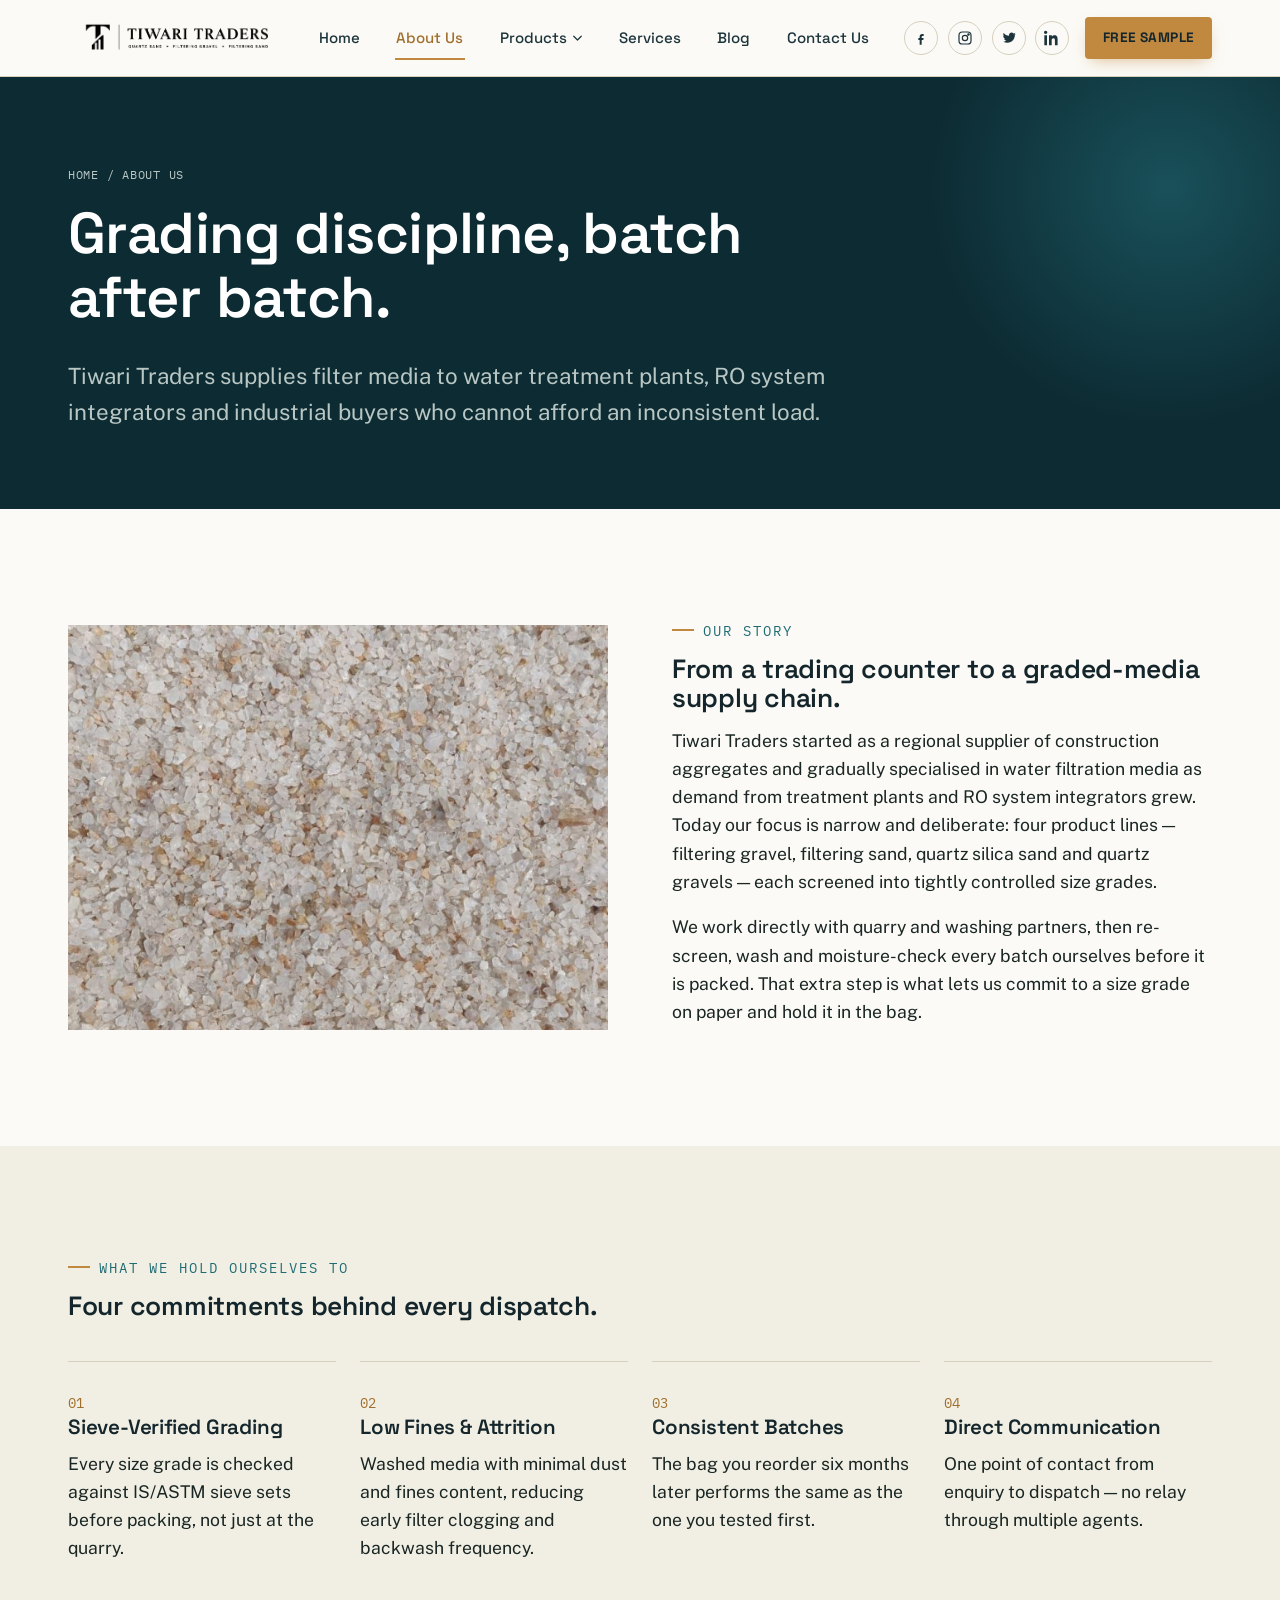
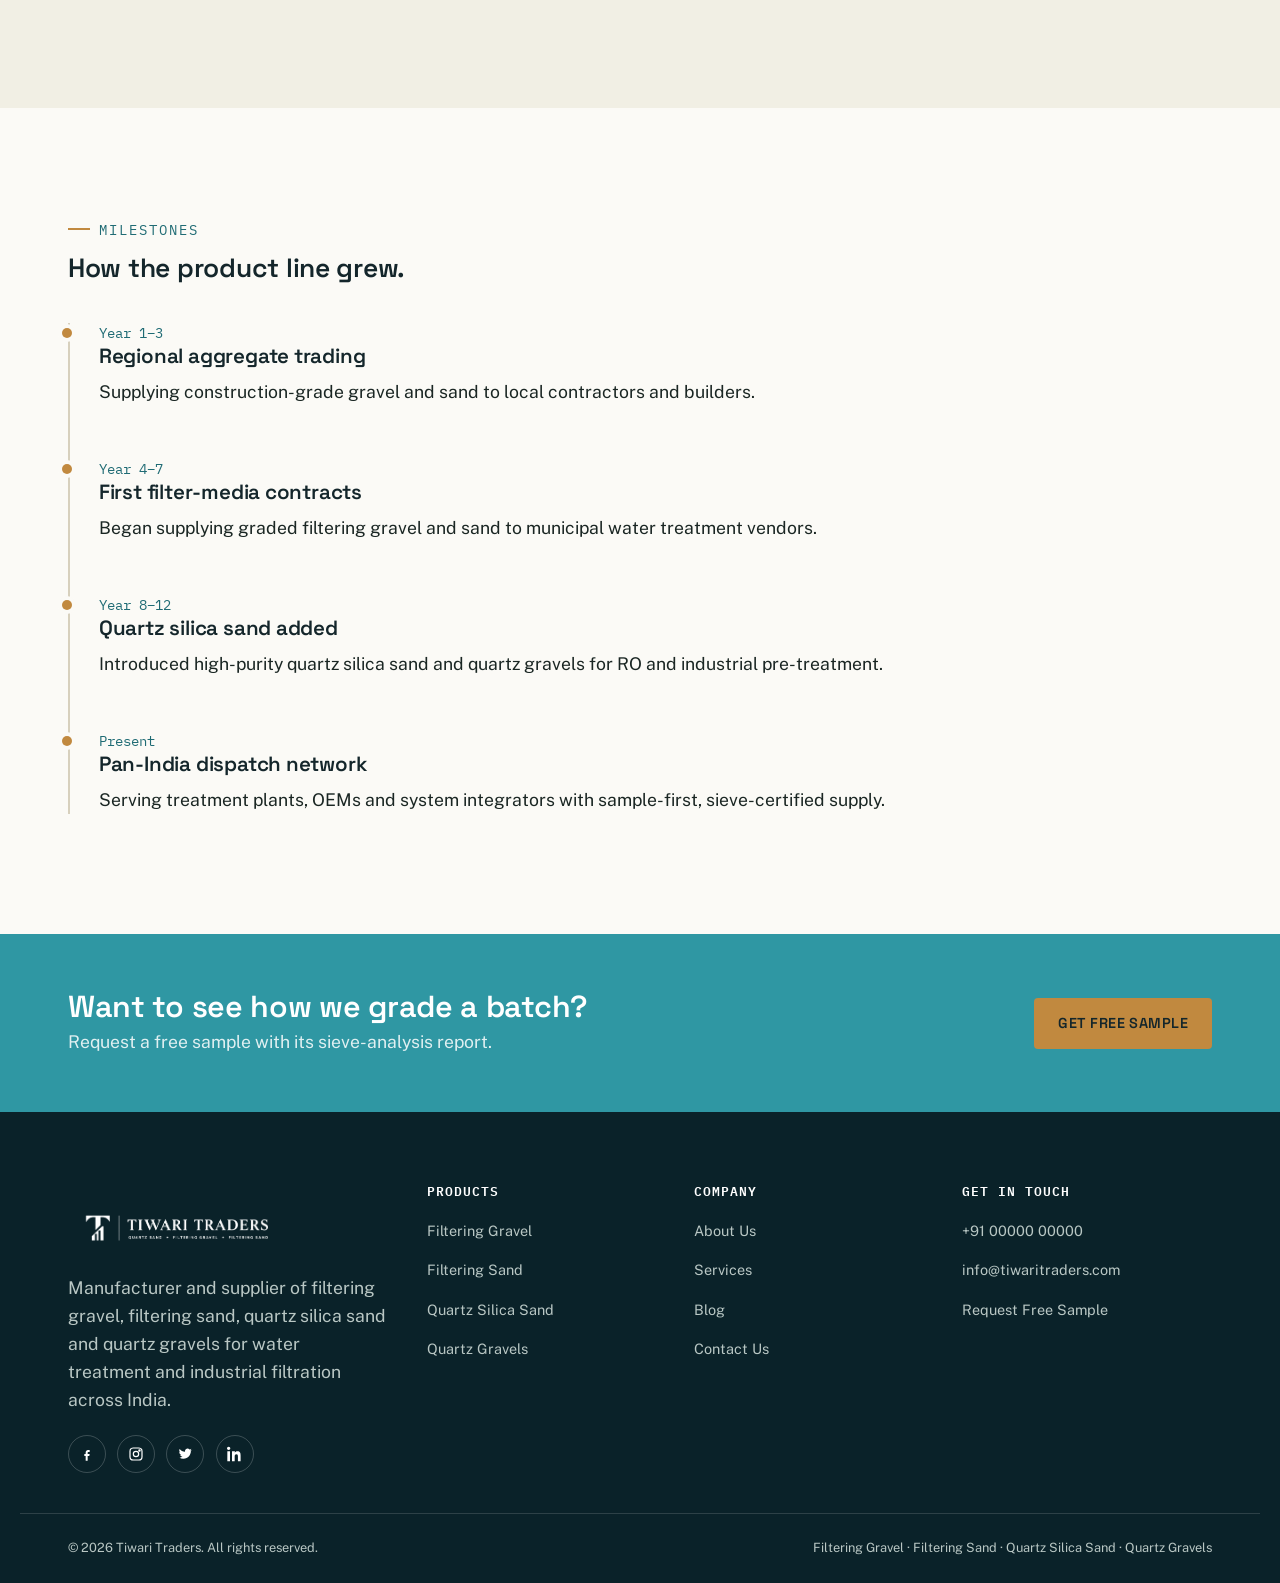
==== about.html @ 69f9ce8f "Initial commit" ====
<!DOCTYPE html>
<html lang="en">
<head>
<meta charset="UTF-8">
<meta name="viewport" content="width=device-width, initial-scale=1.0">
<title>About Us | Tiwari Traders</title>
<meta name="description" content="Tiwari Traders is a manufacturer and supplier of water filter media - filtering gravel, filtering sand, quartz silica sand and quartz gravels - built on consistent grading and quality control.">
<link rel="canonical" href="https://www.tiwaritraders.com/about.html">
<link rel="preconnect" href="https://fonts.googleapis.com">
<link href="https://fonts.googleapis.com/css2?family=Space+Grotesk:wght@500;600;700&family=Public+Sans:wght@400;500;600&family=IBM+Plex+Mono:wght@400;500;600&display=swap" rel="stylesheet">
<link rel="stylesheet" href="base.css">
<link rel="stylesheet" href="nav.css">
<link rel="stylesheet" href="components.css">
</head>
<body>
<a class="skip-link" href="#main"> Skip to content </a>

<header class="site-header">
  <nav class="nav-bar" aria-label="Primary">
    <a href="index.html" class="brand">
       <img src="assets/logo2-Photoroom.png" alt="Tiwari Traders Logo" class="brand-logo">
    </a>
    <div class="nav-primary" id="nav-primary">
      <ul>
        <li><a href="index.html" class="nav-link" data-page="index.html">Home</a></li>
        <li><a href="about.html" class="nav-link" data-page="about.html">About Us</a></li>
        <li class="has-dropdown">
          <a href="products.html" class="nav-link" data-page="products.html">Products
            <svg class="caret" viewBox="0 0 12 8" fill="none"><path d="M1 1l5 5 5-5" stroke="currentColor" stroke-width="1.6" stroke-linecap="round" stroke-linejoin="round"/></svg>
          </a>
          <div class="mega-panel">
            <div class="mega-col">
              <div class="mega-col-title">Filtering Gravel</div>
              <ul>
                <li><a href="products.html#gravel-2-4">2 &ndash; 4 mm</a></li>
                <li><a href="products.html#gravel-4-8">4 &ndash; 8 mm</a></li>
                <li><a href="products.html#gravel-8-16">8 &ndash; 16 mm</a></li>
                <li><a href="products.html#gravel-16-32">16 &ndash; 32 mm</a></li>
              </ul>
            </div>
            <div class="mega-col">
              <div class="mega-col-title">Filtering Sand</div>
              <ul>
                <li><a href="products.html#sand-04-08">0.4 &ndash; 0.8 mm</a></li>
                <li><a href="products.html#sand-08-12">0.8 &ndash; 1.2 mm</a></li>
                <li><a href="products.html#sand-1-2">1 &ndash; 2 mm</a></li>
              </ul>
              <div class="mega-col-cta"><a href="products.html">View all sand grades &rarr;</a></div>
            </div>
            <div class="mega-col">
              <div class="mega-col-title">Quartz Silica Sand</div>
              <ul>
                <li><a href="products.html#silica-05-1">0.5 &ndash; 1 mm</a></li>
                <li><a href="products.html#silica-1-2">1 &ndash; 2 mm</a></li>
                <li><a href="products.html#silica-2-4">2 &ndash; 4 mm</a></li>
              </ul>
            </div>
            <div class="mega-col">
              <div class="mega-col-title">Quartz Gravels</div>
              <ul>
                <li><a href="products.html#qgravel-4-8">4 &ndash; 8 mm</a></li>
                <li><a href="products.html#qgravel-8-16">8 &ndash; 16 mm</a></li>
                <li><a href="products.html#qgravel-16-32">16 &ndash; 32 mm</a></li>
              </ul>
              <div class="mega-col-cta"><a href="contact.html">Request a quote &rarr;</a></div>
            </div>
          </div>
        </li>
        <li><a href="services.html" class="nav-link" data-page="services.html">Services</a></li>
        <li><a href="blog.html" class="nav-link" data-page="blog.html">Blog</a></li>
        <li><a href="contact.html" class="nav-link" data-page="contact.html">Contact Us</a></li>
      </ul>
      <div class="nav-actions">
        <div class="nav-social" aria-label="Social media">
          <a href="https://facebook.com" target="_blank" rel="noopener" aria-label="Facebook"><svg width="16" height="16" viewBox="0 0 24 24" fill="currentColor"><path d="M13.5 9H16V6h-2.5C11.6 6 10 7.6 10 9.9V12H8v3h2v7h3v-7h2.4l.6-3H13v-1.6c0-.8.2-1.4 1.5-1.4z"/></svg></a>
          <a href="https://instagram.com" target="_blank" rel="noopener" aria-label="Instagram"><svg width="16" height="16" viewBox="0 0 24 24" fill="none" stroke="currentColor" stroke-width="1.8"><rect x="3" y="3" width="18" height="18" rx="5"/><circle cx="12" cy="12" r="4"/><circle cx="17.2" cy="6.8" r="1"/></svg></a>
          <a href="https://twitter.com" target="_blank" rel="noopener" aria-label="Twitter / X"><svg width="16" height="16" viewBox="0 0 24 24" fill="currentColor"><path d="M22 5.9c-.7.3-1.5.5-2.3.6.8-.5 1.4-1.3 1.7-2.3-.8.5-1.7.8-2.6 1-1.5-1.6-4-1.7-5.6-.2-1 .9-1.4 2.3-1.2 3.6-3.3-.2-6.2-1.7-8.1-4.2-1 1.8-.5 4 1.1 5.2-.6 0-1.2-.2-1.7-.5 0 1.9 1.3 3.5 3.1 3.9-.6.2-1.2.2-1.8.1.5 1.6 2 2.7 3.7 2.8-1.4 1.1-3.2 1.7-5 1.5 1.8 1.2 4 1.8 6.2 1.8 7.4 0 11.6-6.3 11.3-12 .8-.5 1.5-1.2 2.1-2z"/></svg></a>
          <a href="https://linkedin.com" target="_blank" rel="noopener" aria-label="LinkedIn"><svg width="16" height="16" viewBox="0 0 24 24" fill="currentColor"><path d="M4.98 3.5C4.98 4.9 3.9 6 2.5 6S0 4.9 0 3.5 1.1 1 2.5 1s2.48 1.1 2.48 2.5zM.5 8h4V23h-4V8zm7.5 0h3.8v2.05h.05c.53-1 1.83-2.05 3.77-2.05 4.03 0 4.78 2.65 4.78 6.1V23h-4v-6.85c0-1.63-.03-3.73-2.27-3.73-2.27 0-2.62 1.77-2.62 3.6V23h-4V8z"/></svg></a>
        </div>
        <a href="contact.html" class="free-sample-btn">Free Sample</a>
      </div>
    </div>
    <button class="nav-toggle" id="nav-toggle" aria-label="Toggle menu" aria-expanded="false" aria-controls="nav-primary"><span></span></button>
  </nav>
</header>

<main id="main">

  <header class="page-header">
    <div class="container">
      <div class="breadcrumb"><a href="index.html">Home</a> / About Us</div>
      <h1>Grading discipline, batch after batch.</h1>
      <p>Tiwari Traders supplies filter media to water treatment plants, RO system integrators and industrial buyers who cannot afford an inconsistent load.</p>
    </div>
  </header>

  <!-- ============ STORY ============ -->
  <section class="section">
    <div class="container grid-2">
      <div class="product-card-media" style="aspect-ratio:4/3;"><img src="assets/quartzGravel1.png" alt="Placeholder: Tiwari Traders yard and screening operation"></div>
      <div>
        <div class="eyebrow">Our Story</div>
        <h2>From a trading counter to a graded-media supply chain.</h2>
        <p>Tiwari Traders started as a regional supplier of construction aggregates and gradually specialised in water filtration media as demand from treatment plants and RO system integrators grew. Today our focus is narrow and deliberate: four product lines &mdash; filtering gravel, filtering sand, quartz silica sand and quartz gravels &mdash; each screened into tightly controlled size grades.</p>
        <p>We work directly with quarry and washing partners, then re-screen, wash and moisture-check every batch ourselves before it is packed. That extra step is what lets us commit to a size grade on paper and hold it in the bag.</p>
      </div>
    </div>
  </section>

  <!-- ============ VALUES ============ -->
  <section class="section section--alt">
    <div class="container">
      <div class="section-head">
        <div class="eyebrow">What We Hold Ourselves To</div>
        <h2>Four commitments behind every dispatch.</h2>
      </div>
      <div class="value-grid">
        <div class="value-card">
          <span class="num">01</span>
          <h3>Sieve-Verified Grading</h3>
          <p>Every size grade is checked against IS/ASTM sieve sets before packing, not just at the quarry.</p>
        </div>
        <div class="value-card">
          <span class="num">02</span>
          <h3>Low Fines &amp; Attrition</h3>
          <p>Washed media with minimal dust and fines content, reducing early filter clogging and backwash frequency.</p>
        </div>
        <div class="value-card">
          <span class="num">03</span>
          <h3>Consistent Batches</h3>
          <p>The bag you reorder six months later performs the same as the one you tested first.</p>
        </div>
        <div class="value-card">
          <span class="num">04</span>
          <h3>Direct Communication</h3>
          <p>One point of contact from enquiry to dispatch &mdash; no relay through multiple agents.</p>
        </div>
      </div>
    </div>
  </section>

  <!-- ============ TIMELINE ============ -->
  <section class="section">
    <div class="container">
      <div class="section-head">
        <div class="eyebrow">Milestones</div>
        <h2>How the product line grew.</h2>
      </div>
      <div class="timeline">
        <div class="timeline-item">
          <div class="yr">Year 1&ndash;3</div>
          <h3>Regional aggregate trading</h3>
          <p>Supplying construction-grade gravel and sand to local contractors and builders.</p>
        </div>
        <div class="timeline-item">
          <div class="yr">Year 4&ndash;7</div>
          <h3>First filter-media contracts</h3>
          <p>Began supplying graded filtering gravel and sand to municipal water treatment vendors.</p>
        </div>
        <div class="timeline-item">
          <div class="yr">Year 8&ndash;12</div>
          <h3>Quartz silica sand added</h3>
          <p>Introduced high-purity quartz silica sand and quartz gravels for RO and industrial pre-treatment.</p>
        </div>
        <div class="timeline-item">
          <div class="yr">Present</div>
          <h3>Pan-India dispatch network</h3>
          <p>Serving treatment plants, OEMs and system integrators with sample-first, sieve-certified supply.</p>
        </div>
      </div>
    </div>
  </section>

  <!-- ============ CTA BAND ============ -->
  <section class="cta-band">
    <div class="container">
      <div>
        <h2>Want to see how we grade a batch?</h2>
        <p>Request a free sample with its sieve-analysis report.</p>
      </div>
      <a href="contact.html" class="btn btn-gold">Get Free Sample</a>
    </div>
  </section>

</main>

<footer class="site-footer">
  <div class="container footer-top">
    <div class="footer-col footer-brand-col">
       <img src="assets/logo3.png" alt="Tiwari Traders Logo" class="brand-logo">
      <p>Manufacturer and supplier of filtering gravel, filtering sand, quartz silica sand and quartz gravels for water treatment and industrial filtration across India.</p>
      <div class="footer-social" aria-label="Social media">
        <a href="https://facebook.com" target="_blank" rel="noopener" aria-label="Facebook"><svg viewBox="0 0 24 24" fill="currentColor"><path d="M13.5 9H16V6h-2.5C11.6 6 10 7.6 10 9.9V12H8v3h2v7h3v-7h2.4l.6-3H13v-1.6c0-.8.2-1.4 1.5-1.4z"/></svg></a>
        <a href="https://instagram.com" target="_blank" rel="noopener" aria-label="Instagram"><svg viewBox="0 0 24 24" fill="none" stroke="currentColor" stroke-width="1.8"><rect x="3" y="3" width="18" height="18" rx="5"/><circle cx="12" cy="12" r="4"/><circle cx="17.2" cy="6.8" r="1"/></svg></a>
        <a href="https://twitter.com" target="_blank" rel="noopener" aria-label="Twitter / X"><svg viewBox="0 0 24 24" fill="currentColor"><path d="M22 5.9c-.7.3-1.5.5-2.3.6.8-.5 1.4-1.3 1.7-2.3-.8.5-1.7.8-2.6 1-1.5-1.6-4-1.7-5.6-.2-1 .9-1.4 2.3-1.2 3.6-3.3-.2-6.2-1.7-8.1-4.2-1 1.8-.5 4 1.1 5.2-.6 0-1.2-.2-1.7-.5 0 1.9 1.3 3.5 3.1 3.9-.6.2-1.2.2-1.8.1.5 1.6 2 2.7 3.7 2.8-1.4 1.1-3.2 1.7-5 1.5 1.8 1.2 4 1.8 6.2 1.8 7.4 0 11.6-6.3 11.3-12 .8-.5 1.5-1.2 2.1-2z"/></svg></a>
        <a href="https://linkedin.com" target="_blank" rel="noopener" aria-label="LinkedIn"><svg viewBox="0 0 24 24" fill="currentColor"><path d="M4.98 3.5C4.98 4.9 3.9 6 2.5 6S0 4.9 0 3.5 1.1 1 2.5 1s2.48 1.1 2.48 2.5zM.5 8h4V23h-4V8zm7.5 0h3.8v2.05h.05c.53-1 1.83-2.05 3.77-2.05 4.03 0 4.78 2.65 4.78 6.1V23h-4v-6.85c0-1.63-.03-3.73-2.27-3.73-2.27 0-2.62 1.77-2.62 3.6V23h-4V8z"/></svg></a>
      </div>
    </div>
    <div class="footer-col">
      <h4>Products</h4>
      <ul>
        <li><a href="products.html#gravel-2-4">Filtering Gravel</a></li>
        <li><a href="products.html#sand-04-08">Filtering Sand</a></li>
        <li><a href="products.html#silica-05-1">Quartz Silica Sand</a></li>
        <li><a href="products.html#qgravel-4-8">Quartz Gravels</a></li>
      </ul>
    </div>
    <div class="footer-col">
      <h4>Company</h4>
      <ul>
        <li><a href="about.html">About Us</a></li>
        <li><a href="services.html">Services</a></li>
        <li><a href="blog.html">Blog</a></li>
        <li><a href="contact.html">Contact Us</a></li>
      </ul>
    </div>
    <div class="footer-col">
      <h4>Get in touch</h4>
      <ul>
        <li><a href="tel:+910000000000">+91 00000 00000</a></li>
        <li><a href="mailto:info@tiwaritraders.com">info@tiwaritraders.com</a></li>
        <li><a href="contact.html">Request Free Sample</a></li>
      </ul>
    </div>
  </div>
  <div class="container footer-bottom">
    <span>&copy; <span id="year"></span> Tiwari Traders. All rights reserved.</span>
    <span>Filtering Gravel &middot; Filtering Sand &middot; Quartz Silica Sand &middot; Quartz Gravels</span>
  </div>
</footer>

<script src="main.js"></script>
</body>
</html>
---- base.css ----
/* =========================================================
   TIWARI TRADERS — Design Tokens & Base Styles
   Theme: graded water-filtration minerals — gravel, sand,
   quartz silica. Signature motif: the "Grain Scale", a
   horizontal ruler of dots running fine -> coarse, echoing
   how every product here is defined by its particle size.
   ========================================================= */

:root {
  /* ---- Color: Well-water dark, stone neutral, quartz gold, water teal ---- */
  --ink:            #14262b;   /* near-black teal — headers, footer, text on light */
  --ink-soft:       #1c343b;
  --deep:           #0d2b33;   /* hero overlay / dark sections */
  --deep-2:         #0a2229;
  --teal:           #2f97a3;   /* water accent — links, icons, focus */
  --teal-dark:      #1f6b74;
  --gold:           #c1893f;   /* quartz/sand accent — CTA, highlights */
  --gold-dark:      #a06f2d;
  --silt:           #f1efe4;   /* light section background */
  --silt-2:         #e7e2d1;   /* card / alt background */
  --stone:          #d7d0bd;   /* hairline borders */
  --paper:          #fbfaf6;   /* near-white surface */
  --text:           #1a2623;
  --text-soft:      #4d5a56;
  --text-on-dark:   #eef2ee;
  --text-on-dark-soft: #b9c7c4;
  --white:          #ffffff;

  /* ---- Type ---- */
  --font-display: "Space Grotesk", "Archivo", sans-serif;
  --font-body:    "Public Sans", "Inter", sans-serif;
  --font-mono:    "IBM Plex Mono", ui-monospace, monospace;

  /* ---- Scale ---- */
  --step--1: clamp(0.83rem, 0.8rem + 0.15vw, 0.9rem);
  --step-0:  clamp(1rem, 0.96rem + 0.2vw, 1.1rem);
  --step-1:  clamp(1.2rem, 1.1rem + 0.5vw, 1.4rem);
  --step-2:  clamp(1.5rem, 1.3rem + 0.9vw, 1.9rem);
  --step-3:  clamp(1.9rem, 1.5rem + 1.6vw, 2.6rem);
  --step-4:  clamp(2.4rem, 1.8rem + 2.6vw, 3.6rem);
  --step-5:  clamp(3rem, 2.1rem + 4vw, 5rem);

  --radius-s: 4px;
  --radius-m: 8px;
  --radius-l: 16px;

  --max-w: 1240px;
  --pad: clamp(1.25rem, 4vw, 3rem);

  --ease: cubic-bezier(0.22, 1, 0.36, 1);
}

/* ---- Reset ---- */
*, *::before, *::after { box-sizing: border-box; }
html { scroll-behavior: smooth; }
@media (prefers-reduced-motion: reduce) {
  html { scroll-behavior: auto; }
  *, *::before, *::after { animation-duration: 0.001ms !important; animation-iteration-count: 1 !important; transition-duration: 0.001ms !important; }
}
body {
  margin: 0;
  font-family: var(--font-body);
  font-size: var(--step-0);
  color: var(--text);
  background: var(--paper);
  line-height: 1.6;
  -webkit-font-smoothing: antialiased;
}
img { max-width: 100%; display: block; }
a { color: inherit; text-decoration: none; }
ul { margin: 0; padding: 0; list-style: none; }
h1, h2, h3, h4 { font-family: var(--font-display); line-height: 1.12; margin: 0 0 0.5em; letter-spacing: -0.01em; color: var(--ink); font-weight: 600; }
p { margin: 0 0 1em; }
button { font-family: inherit; cursor: pointer; }
:focus-visible {
  outline: 2px solid var(--teal);
  outline-offset: 3px;
}

.container {
  max-width: var(--max-w);
  margin-inline: auto;
  padding-inline: var(--pad);
}

.eyebrow {
  font-family: var(--font-mono);
  font-size: var(--step--1);
  letter-spacing: 0.14em;
  text-transform: uppercase;
  color: var(--teal-dark);
  display: inline-flex;
  align-items: center;
  gap: 0.6em;
  margin-bottom: 0.9em;
}
.eyebrow::before {
  content: "";
  width: 22px;
  height: 2px;
  background: var(--gold);
  display: inline-block;
}
.section-head { max-width: 640px; margin-bottom: 2.5rem; }
.section-head p { color: var(--text-soft); font-size: var(--step-1); }
.section { padding-block: clamp(3.5rem, 8vw, 6.5rem); }
.section--alt { background: var(--silt); }
.section--dark { background: var(--deep); color: var(--text-on-dark); }
.section--dark h1, .section--dark h2, .section--dark h3 { color: var(--white); }
.section--dark p { color: var(--text-on-dark-soft); }

/* ---- Grain Scale signature motif ---- */
.grain-scale {
  display: flex;
  align-items: center;
  gap: 6px;
  height: 14px;
}
.grain-scale span {
  border-radius: 50%;
  background: var(--gold);
  flex-shrink: 0;
}
.grain-scale span:nth-child(1) { width: 3px; height: 3px; }
.grain-scale span:nth-child(2) { width: 5px; height: 5px; }
.grain-scale span:nth-child(3) { width: 7px; height: 7px; }
.grain-scale span:nth-child(4) { width: 9px; height: 9px; }
.grain-scale span:nth-child(5) { width: 11px; height: 11px; }
.grain-scale span:nth-child(6) { width: 13px; height: 13px; }
.grain-scale span:nth-child(7) { width: 14px; height: 14px; }
.grain-scale--reverse span { background: var(--teal); }

/* ---- Buttons ---- */
.btn {
  display: inline-flex;
  align-items: center;
  gap: 0.5em;
  font-family: var(--font-display);
  font-weight: 600;
  font-size: var(--step--1);
  letter-spacing: 0.03em;
  text-transform: uppercase;
  padding: 0.9em 1.6em;
  border-radius: var(--radius-s);
  border: 1px solid transparent;
  transition: transform 0.25s var(--ease), background 0.25s var(--ease), color 0.25s var(--ease), border-color 0.25s var(--ease);
  white-space: nowrap;
}
.btn:hover { transform: translateY(-2px); }
.btn-primary { background: var(--teal); color: var(--white); }
.btn-primary:hover { background: var(--teal-dark); }
.btn-gold { background: var(--gold); color: var(--ink); }
.btn-gold:hover { background: var(--gold-dark); color: var(--white); }
.btn-outline { background: transparent; border-color: currentColor; color: var(--white); }
.section--dark .btn-outline { color: var(--white); }
.btn-outline:hover { background: var(--ink); color: var(--white); }
.btn-arrow::after { content: "→"; transition: transform 0.25s var(--ease); }
.btn-arrow:hover::after { transform: translateX(3px); }

.tag {
  font-family: var(--font-mono);
  font-size: 0.75rem;
  letter-spacing: 0.06em;
  text-transform: uppercase;
  background: var(--silt-2);
  color: var(--ink-soft);
  padding: 0.3em 0.7em;
  border-radius: 999px;
  display: inline-block;
}

.skip-link {
  position: absolute;
  left: -999px;
  top: 0;
  background: var(--ink);
  color: var(--white);
  padding: 0.8em 1.2em;
  z-index: 200;
}
.skip-link:focus { left: 1rem; top: 1rem; }
---- nav.css ----
/* ================= HEADER / NAV ================= */
.brand {
    display: flex;
    align-items: center;
    text-decoration: none;
}

.brand-logo {
    height: 90px;   /* Adjust as needed */
    width: auto;
    display: block;
}
.site-header {
  position: sticky;
  top: 0;
  z-index: 100;
  background: var(--paper);
  border-bottom: 1px solid var(--stone);
}
.nav-bar {
  max-width: var(--max-w);
  margin-inline: auto;
  padding-inline: var(--pad);
  display: flex;
  align-items: center;
  justify-content: space-between;
  height: 76px;
}
.brand {
  display: flex;
  align-items: center;
  gap: 0.7rem;
  font-family: var(--font-display);
  font-weight: 700;
  font-size: 1.2rem;
  color: var(--ink);
}
.brand-mark {
  width: 38px;
  height: 38px;
  border-radius: var(--radius-s);
  background: linear-gradient(135deg, var(--teal), var(--deep));
  display: flex;
  align-items: center;
  justify-content: center;
  color: var(--white);
  font-family: var(--font-mono);
  font-weight: 700;
  font-size: 0.95rem;
}
.brand small {
  display: block;
  font-family: var(--font-mono);
  font-weight: 400;
  font-size: 0.62rem;
  letter-spacing: 0.1em;
  text-transform: uppercase;
  color: var(--text-soft);
}

.nav-primary {
  display: flex;
  align-items: center;
  gap: 2.1rem;
}
.nav-primary > ul {
  display: flex;
  align-items: center;
  gap: 2.1rem;
}
.nav-primary > ul > li {
  position: relative;
}
.nav-link {
  font-family: var(--font-display);
  font-weight: 500;
  font-size: 0.94rem;
  padding: 0.6rem 0.1rem;
  display: inline-flex;
  align-items: center;
  gap: 0.35rem;
  color: var(--ink-soft);
  position: relative;
}
.nav-link::after {
  content: "";
  position: absolute;
  left: 0; right: 0; bottom: 0;
  height: 2px;
  background: var(--gold);
  transform: scaleX(0);
  transform-origin: left;
  transition: transform 0.25s var(--ease);
}
.nav-link:hover::after,
.nav-link.is-active::after,
li.has-dropdown:hover .nav-link::after { transform: scaleX(1); }
.nav-link.is-active { color: var(--gold-dark); }
.caret { width: 9px; height: 9px; transition: transform 0.25s var(--ease); flex-shrink: 0; }
li.has-dropdown:hover .caret,
li.has-dropdown.is-open .caret { transform: rotate(180deg); }

.nav-actions { display: flex; align-items: center; gap: 1rem; }
.nav-social { display: flex; gap: 0.6rem; }
.nav-social a {
  width: 34px; height: 34px;
  display: flex; align-items: center; justify-content: center;
  border: 1px solid var(--stone);
  border-radius: 50%;
  color: var(--ink-soft);
  transition: background 0.2s var(--ease), color 0.2s var(--ease), border-color 0.2s var(--ease);
}
.nav-social a:hover { background: var(--teal); border-color: var(--teal); color: var(--white); }

.free-sample-btn {
  background: var(--gold);
  color: var(--ink);
  font-family: var(--font-display);
  font-weight: 700;
  font-size: 0.85rem;
  letter-spacing: 0.03em;
  text-transform: uppercase;
  padding: 0.75em 1.3em;
  border-radius: var(--radius-s);
  box-shadow: 0 6px 16px -6px rgba(193, 137, 63, 0.6);
  transition: transform 0.2s var(--ease), box-shadow 0.2s var(--ease), background 0.2s var(--ease);
}
.free-sample-btn:hover { transform: translateY(-2px); background: var(--gold-dark); color: var(--white); }

/* ---- Mega dropdown: Products ---- */
.mega-panel {
  position: absolute;
  top: calc(100% + 14px);
  left: 50%;
  transform: translateX(-50%) translateY(8px);
  width: min(860px, 86vw);
  background: var(--white);
  border: 1px solid var(--stone);
  border-radius: var(--radius-m);
  box-shadow: 0 24px 48px -20px rgba(13, 43, 51, 0.28);
  padding: 1.6rem;
  display: grid;
  grid-template-columns: repeat(4, 1fr);
  gap: 1.4rem;
  opacity: 0;
  visibility: hidden;
  transition: opacity 0.22s var(--ease), transform 0.22s var(--ease), visibility 0.22s;
  z-index: 50;
}
li.has-dropdown:hover .mega-panel,
li.has-dropdown.is-open .mega-panel {
  opacity: 1;
  visibility: visible;
  transform: translateX(-50%) translateY(0);
}
.mega-col-title {
  font-family: var(--font-display);
  font-weight: 700;
  font-size: 0.92rem;
  color: var(--ink);
  margin-bottom: 0.5rem;
  padding-bottom: 0.5rem;
  border-bottom: 2px solid var(--silt-2);
}
.mega-col ul li a {
  display: flex;
  align-items: center;
  gap: 0.7rem;
  font-size: 0.85rem;
  font-family: var(--font-mono);
  color: var(--text-soft);
  padding: 0.4rem 0;
  border-bottom: 1px dashed transparent;
  transition: color 0.2s, border-color 0.2s, padding-left 0.2s;
}
.mega-col ul li a:hover { color: var(--teal-dark); padding-left: 4px; border-bottom-color: var(--stone); }
.mega-thumb {
  width: 36px;
  height: 36px;
  min-width: 36px;
  border-radius: var(--radius-s);
  object-fit: cover;
  background: var(--silt-2);
  border: 1px solid var(--stone);
  flex-shrink: 0;
}
.mega-col-cta {
  margin-top: 0.8rem;
  font-family: var(--font-body);
  font-size: 0.8rem;
}
.mega-col-cta a { color: var(--gold-dark); font-weight: 700; }

/* ---- Mobile nav ---- */
.nav-toggle {
  display: none;
  width: 42px; height: 42px;
  border: 1px solid var(--stone);
  border-radius: var(--radius-s);
  background: var(--white);
  align-items: center;
  justify-content: center;
}
.nav-toggle span, .nav-toggle span::before, .nav-toggle span::after {
  content: "";
  display: block;
  width: 18px; height: 2px;
  background: var(--ink);
  position: relative;
  transition: transform 0.25s var(--ease), opacity 0.25s var(--ease);
}
.nav-toggle span::before { position: absolute; top: -6px; }
.nav-toggle span::after { position: absolute; top: 6px; }
.nav-toggle[aria-expanded="true"] span { background: transparent; }
.nav-toggle[aria-expanded="true"] span::before { transform: translateY(6px) rotate(45deg); }
.nav-toggle[aria-expanded="true"] span::after { transform: translateY(-6px) rotate(-45deg); }

@media (max-width: 960px) {
  .nav-primary { position: fixed; top: 76px; left: 0; right: 0; bottom: 0;
    background: var(--paper); flex-direction: column; align-items: stretch;
    padding: 1rem var(--pad) 2rem; overflow-y: auto; gap: 0;
    transform: translateX(100%); transition: transform 0.3s var(--ease);
    border-top: 1px solid var(--stone);
  }
  .nav-primary.is-open { transform: translateX(0); }
  .nav-primary > ul { flex-direction: column; align-items: stretch; gap: 0; width: 100%; }
  .nav-primary > ul > li { border-bottom: 1px solid var(--stone); }
  .nav-link { width: 100%; justify-content: space-between; padding: 1rem 0; }
  .nav-link::after { display: none; }
  .mega-panel {
    position: static; transform: none; width: 100%; grid-template-columns: 1fr;
    box-shadow: none; border: none; opacity: 1; visibility: visible;
    display: none; padding: 0.4rem 0 1rem;
  }
  li.has-dropdown.is-open .mega-panel { display: grid; }
  .nav-actions { margin-top: 1.4rem; flex-direction: column; align-items: stretch; gap: 1rem; }
  .nav-social { justify-content: center; }
  .nav-toggle { display: flex; }
}
---- components.css ----
/* ================= HERO ================= */
.hero {
  position: relative;
  min-height: 88vh;
  display: flex;
  align-items: flex-end;
  color: var(--white);
  overflow: hidden;
  background: linear-gradient(180deg, var(--deep) 0%, var(--deep-2) 100%);
}
.hero-media {
  position: absolute; inset: 0;
  background-size: cover;
  background-position: center;
}
.hero-media::after {
  content: "";
  position: absolute; inset: 0;
  background: linear-gradient(180deg, rgba(10,34,41,0.45) 0%, rgba(10,34,41,0.55) 45%, rgba(10,34,41,0.94) 100%);
}
.hero-inner {
  position: relative;
  z-index: 2;
  width: 100%;
  padding-block: clamp(2.5rem, 8vw, 5rem);
}
.hero-eyebrow {
  font-family: var(--font-mono);
  letter-spacing: 0.16em;
  text-transform: uppercase;
  font-size: 0.82rem;
  color: var(--text-on-dark-soft);
  display: flex; align-items: center; gap: 0.8rem;
  margin-bottom: 1.2rem;
}
.hero h1 {
  color: var(--white);
  font-size: var(--step-5);
  max-width: 15ch;
  margin-bottom: 0.4em;
}
.hero h1 em { font-style: normal; color: var(--gold); }
.hero-sub {
  font-size: var(--step-1);
  color: var(--text-on-dark-soft);
  max-width: 46ch;
  margin-bottom: 2rem;
}
.hero-actions { display: flex; gap: 1rem; flex-wrap: wrap; margin-bottom: 2.5rem; }
.hero-scale-row {
  display: flex; align-items: center; gap: 1.2rem;
  padding-top: 1.6rem;
  border-top: 1px solid rgba(255,255,255,0.16);
}
.hero-scale-row .grain-scale span { background: var(--teal); }
.hero-scale-labels {
  font-family: var(--font-mono);
  font-size: 0.72rem;
  letter-spacing: 0.08em;
  text-transform: uppercase;
  color: var(--text-on-dark-soft);
  display: flex; gap: 1.5rem;
}

/* ================= STATS ================= */
.stats-bar {
  background: var(--ink);
  color: var(--white);
}
.stats-grid {
  display: grid;
  grid-template-columns: repeat(4, 1fr);
  gap: 2rem;
  padding-block: 3rem;
}
.stat { text-align: left; border-left: 2px solid var(--gold); padding-left: 1.1rem; }
.stat-num {
  font-family: var(--font-mono);
  font-size: var(--step-3);
  font-weight: 600;
  color: var(--white);
  line-height: 1;
}
.stat-label {
  font-size: 0.82rem;
  letter-spacing: 0.05em;
  text-transform: uppercase;
  color: var(--text-on-dark-soft);
  margin-top: 0.5rem;
}
@media (max-width: 760px) { .stats-grid { grid-template-columns: repeat(2, 1fr); } }

/* ================= GRID / CARDS ================= */
.grid-2 { display: grid; grid-template-columns: 1fr 1fr; gap: clamp(2rem, 5vw, 4rem); align-items: center; }
@media (max-width: 860px) { .grid-2 { grid-template-columns: 1fr; } }

.product-grid {
  display: grid;
  grid-template-columns: repeat(auto-fit, minmax(250px, 1fr));
  gap: 1.75rem;
}
.product-card {
  background: var(--white);
  border: 1px solid var(--stone);
  border-radius: var(--radius-m);
  overflow: hidden;
  transition: transform 0.3s var(--ease), box-shadow 0.3s var(--ease), border-color 0.3s;
}
.product-card:hover { transform: translateY(-6px); box-shadow: 0 22px 40px -22px rgba(13,43,51,0.32); border-color: var(--teal); }
.product-card-media {
  aspect-ratio: 4/3;
  background: var(--silt-2);
  display: flex; align-items: center; justify-content: center;
  color: var(--text-soft);
  font-family: var(--font-mono);
  font-size: 0.78rem;
  text-align: center;
  padding: 1rem;
  position: relative;
  overflow: hidden;
}
.product-card-media img { width: 100%; height: 100%; object-fit: cover; position: absolute; inset: 0; }
.product-card-body { padding: 1.3rem 1.4rem 1.6rem; }
.product-card-body h3 { font-size: 1.05rem; margin-bottom: 0.35rem; }
.product-card-body p { font-size: 0.9rem; color: var(--text-soft); margin-bottom: 0.9rem; }
.product-card-sizes {
  display: flex; flex-wrap: wrap; gap: 0.4rem;
}

/* ================= PRODUCT DETAIL SECTIONS (products.html) ================= */
.product-block {
  padding-block: clamp(3rem, 7vw, 5rem);
  border-bottom: 1px solid var(--stone);
  scroll-margin-top: 100px;
}
.product-block:last-of-type { border-bottom: none; }
.product-block-head {
  display: flex; flex-wrap: wrap; align-items: flex-end; justify-content: space-between; gap: 1.5rem;
  margin-bottom: 2.2rem;
}
.product-block-head p { max-width: 60ch; color: var(--text-soft); margin: 0.6rem 0 0; }
.size-grid {
  display: grid;
  grid-template-columns: repeat(auto-fit, minmax(210px, 1fr));
  gap: 1.5rem;
}
.size-card {
  background: var(--white);
  border: 1px solid var(--stone);
  border-radius: var(--radius-m);
  padding: 1.4rem;
  scroll-margin-top: 100px;
}
.size-card-media {
  aspect-ratio: 16/10;
  background: var(--silt-2);
  border-radius: var(--radius-s);
  margin-bottom: 1rem;
  display: flex; align-items: center; justify-content: center;
  color: var(--text-soft);
  font-family: var(--font-mono);
  font-size: 0.75rem;
  overflow: hidden;
  position: relative;
}
.size-card-media img { width: 100%; height: 100%; object-fit: cover; position: absolute; inset: 0; }
.size-card h4 {
  font-family: var(--font-mono);
  font-size: 1.4rem;
  color: var(--ink);
  margin-bottom: 0.2rem;
}
.size-card .size-use { font-size: 0.85rem; color: var(--text-soft); margin-bottom: 0; }

/* ================= INDUSTRY SOLUTIONS — horizontal scroller ================= */
.scroller-wrap { position: relative; }
.scroller {
  display: flex;
  gap: 1.5rem;
  overflow-x: auto;
  scroll-snap-type: x mandatory;
  padding-bottom: 1rem;
  scrollbar-width: none;
}
.scroller::-webkit-scrollbar { display: none; }
.solution-card {
  scroll-snap-align: start;
  flex: 0 0 clamp(260px, 32vw, 340px);
  background: var(--white);
  border: 1px solid var(--stone);
  border-radius: var(--radius-m);
  overflow: hidden;
}
.solution-media {
  aspect-ratio: 4/3;
  background: var(--silt-2);
  display: flex; align-items: center; justify-content: center;
  color: var(--text-soft); font-family: var(--font-mono); font-size: 0.78rem;
  position: relative; overflow: hidden;
}
.solution-media img { width: 100%; height: 100%; object-fit: cover; position: absolute; inset: 0; }
.solution-tag {
  position: absolute; left: 0.9rem; bottom: 0.9rem; z-index: 2;
  background: rgba(13,43,51,0.85); color: var(--white);
  font-family: var(--font-mono); font-size: 0.72rem; text-transform: uppercase; letter-spacing: 0.06em;
  padding: 0.35em 0.7em; border-radius: 999px;
}
.solution-body { padding: 1.3rem 1.4rem; }
.solution-body h3 { font-size: 1.05rem; margin-bottom: 0.4rem; }
.solution-body p { font-size: 0.9rem; color: var(--text-soft); margin: 0; }

.scroller-nav { display: flex; gap: 0.7rem; margin-top: 1.6rem; }
.scroller-btn {
  width: 44px; height: 44px; border-radius: 50%;
  border: 1px solid var(--stone); background: var(--white);
  display: flex; align-items: center; justify-content: center;
  transition: background 0.2s, color 0.2s, border-color 0.2s;
}
.scroller-btn:hover { background: var(--ink); color: var(--white); border-color: var(--ink); }
.scroller-btn svg { width: 16px; height: 16px; }

/* ================= SERVICES ================= */
.service-grid {
  display: grid;
  grid-template-columns: repeat(auto-fit, minmax(230px, 1fr));
  gap: 1.5rem;
}
.service-card {
  background: var(--white);
  border: 1px solid var(--stone);
  border-radius: var(--radius-m);
  padding: 1.8rem;
  transition: border-color 0.25s, transform 0.25s;
}
.service-card:hover { border-color: var(--teal); transform: translateY(-4px); }
.service-icon {
  width: 46px; height: 46px;
  border-radius: var(--radius-s);
  background: var(--silt-2);
  display: flex; align-items: center; justify-content: center;
  color: var(--teal-dark);
  margin-bottom: 1.1rem;
}
.service-icon svg { width: 24px; height: 24px; }
.service-card h3 { font-size: 1.05rem; margin-bottom: 0.5rem; }
.service-card p { font-size: 0.9rem; color: var(--text-soft); margin-bottom: 0; }

/* ---- Service accordion (services.html detail) ---- */
.accordion { border-top: 1px solid var(--stone); }
.accordion-item { border-bottom: 1px solid var(--stone); }
.accordion-trigger {
  width: 100%;
  display: flex; align-items: center; justify-content: space-between; gap: 1rem;
  background: none; border: none; text-align: left;
  padding: 1.5rem 0;
  font-family: var(--font-display); font-weight: 600; font-size: 1.1rem; color: var(--ink);
}
.accordion-trigger .acc-index { font-family: var(--font-mono); color: var(--gold-dark); margin-right: 0.9rem; font-size: 0.9rem; }
.accordion-trigger .acc-plus {
  width: 28px; height: 28px; flex-shrink: 0;
  border: 1px solid var(--stone); border-radius: 50%;
  display: flex; align-items: center; justify-content: center;
  position: relative;
}
.accordion-trigger .acc-plus::before, .accordion-trigger .acc-plus::after {
  content: ""; position: absolute; background: var(--ink);
}
.accordion-trigger .acc-plus::before { width: 11px; height: 1.5px; }
.accordion-trigger .acc-plus::after { width: 1.5px; height: 11px; transition: transform 0.25s var(--ease); }
.accordion-item.is-open .acc-plus::after { transform: rotate(90deg) scaleY(0); }
.accordion-panel {
  max-height: 0;
  overflow: hidden;
  transition: max-height 0.35s var(--ease);
}
.accordion-panel-inner { padding-bottom: 1.8rem; color: var(--text-soft); max-width: 68ch; }
.accordion-panel-inner ul { margin-top: 0.8rem; }
.accordion-panel-inner li { position: relative; padding-left: 1.1rem; margin-bottom: 0.4rem; }
.accordion-panel-inner li::before { content: "—"; position: absolute; left: 0; color: var(--gold-dark); }

/* ================= BLOG ================= */
.blog-grid {
  display: grid;
  grid-template-columns: repeat(auto-fit, minmax(280px, 1fr));
  gap: 2rem;
}
.blog-card {
  background: var(--white);
  border: 1px solid var(--stone);
  border-radius: var(--radius-m);
  overflow: hidden;
  display: flex; flex-direction: column;
  transition: transform 0.3s var(--ease), box-shadow 0.3s var(--ease);
}
.blog-card:hover { transform: translateY(-5px); box-shadow: 0 20px 36px -22px rgba(13,43,51,0.3); }
.blog-card-media {
  aspect-ratio: 16/10;
  background: var(--silt-2);
  display: flex; align-items: center; justify-content: center;
  color: var(--text-soft); font-family: var(--font-mono); font-size: 0.78rem;
  position: relative; overflow: hidden;
}
.blog-card-media img { width: 100%; height: 100%; object-fit: cover; position: absolute; inset: 0; }
.blog-card-body { padding: 1.4rem 1.5rem 1.7rem; flex: 1; display: flex; flex-direction: column; }
.blog-meta {
  font-family: var(--font-mono); font-size: 0.72rem; text-transform: uppercase; letter-spacing: 0.05em;
  color: var(--teal-dark); margin-bottom: 0.6rem;
}
.blog-card-body h3 { font-size: 1.1rem; margin-bottom: 0.6rem; }
.blog-card-body p { font-size: 0.9rem; color: var(--text-soft); margin-bottom: 1.1rem; }
.blog-card-body .btn { margin-top: auto; align-self: flex-start; }

.article-hero {
  padding-block: clamp(3rem, 8vw, 5rem) 2rem;
  background: var(--silt);
}
.article-body {
  max-width: 72ch;
  margin-inline: auto;
  padding-block: clamp(2rem, 6vw, 3.5rem);
}
.article-body h2 { margin-top: 1.6em; font-size: var(--step-2); }
.article-body h3 { margin-top: 1.4em; font-size: var(--step-1); }
.article-body p { color: var(--text-soft); }
.article-body ul { margin: 1em 0 1.4em; }
.article-body li { position: relative; padding-left: 1.3rem; margin-bottom: 0.5rem; color: var(--text-soft); }
.article-body li::before { content: "—"; position: absolute; left: 0; color: var(--gold-dark); }
.article-media {
  aspect-ratio: 21/9;
  background: var(--silt-2);
  border-radius: var(--radius-m);
  display: flex; align-items: center; justify-content: center;
  color: var(--text-soft); font-family: var(--font-mono); font-size: 0.8rem;
  overflow: hidden; position: relative;
  max-width: 900px; margin-inline: auto;
}
.article-media img { width: 100%; height: 100%; object-fit: cover; position: absolute; inset: 0; }

/* ================= FORMS (contact page) ================= */
.form-grid { display: grid; grid-template-columns: 1.1fr 0.9fr; gap: clamp(2rem, 5vw, 4rem); }
@media (max-width: 900px) { .form-grid { grid-template-columns: 1fr; } }
.field { margin-bottom: 1.3rem; }
.field label {
  display: block; font-family: var(--font-mono); font-size: 0.78rem; text-transform: uppercase;
  letter-spacing: 0.05em; color: var(--text-soft); margin-bottom: 0.5rem;
}
.field input, .field select, .field textarea {
  width: 100%;
  border: 1px solid var(--stone);
  border-radius: var(--radius-s);
  padding: 0.85em 1em;
  font-family: var(--font-body);
  font-size: 0.95rem;
  background: var(--white);
  color: var(--text);
  transition: border-color 0.2s, box-shadow 0.2s;
}
.field input:focus, .field select:focus, .field textarea:focus {
  border-color: var(--teal);
  box-shadow: 0 0 0 3px rgba(47, 151, 163, 0.18);
  outline: none;
}
.field-row { display: grid; grid-template-columns: 1fr 1fr; gap: 1.2rem; }
@media (max-width: 560px) { .field-row { grid-template-columns: 1fr; } }
.form-note { font-size: 0.82rem; color: var(--text-soft); margin-top: 1rem; }
.form-success {
  display: none;
  background: var(--silt-2);
  border: 1px solid var(--teal);
  border-radius: var(--radius-m);
  padding: 1rem 1.2rem;
  margin-bottom: 1.2rem;
  font-size: 0.9rem;
}
.form-success.is-visible { display: block; }

.contact-card {
  background: var(--ink);
  color: var(--white);
  border-radius: var(--radius-m);
  padding: 2.2rem;
}
.contact-card h3 { color: var(--white); font-size: 1.2rem; }
.contact-list { margin-top: 1.4rem; }
.contact-list li { display: flex; gap: 0.9rem; padding: 0.9rem 0; border-top: 1px solid rgba(255,255,255,0.14); }
.contact-list li:first-child { border-top: none; }
.contact-list .ci-label { font-family: var(--font-mono); font-size: 0.72rem; text-transform: uppercase; color: var(--text-on-dark-soft); display: block; margin-bottom: 0.2rem; }
.contact-list svg { width: 20px; height: 20px; flex-shrink: 0; color: var(--gold); margin-top: 0.2rem; }
.map-embed {
  margin-top: 1.5rem;
  aspect-ratio: 16/10;
  border-radius: var(--radius-m);
  overflow: hidden;
  border: 1px solid var(--stone);
}
.map-embed iframe { width: 100%; height: 100%; border: 0; display: block; }

/* ================= ABOUT ================= */
.value-grid {
  display: grid;
  grid-template-columns: repeat(auto-fit, minmax(220px, 1fr));
  gap: 1.5rem;
}
.value-card { padding: 1.6rem 0; border-top: 1px solid var(--stone); }
.value-card .num { font-family: var(--font-mono); color: var(--gold-dark); font-size: 0.85rem; }
.timeline { border-left: 2px solid var(--stone); padding-left: 1.8rem; }
.timeline-item { position: relative; padding-bottom: 2.2rem; }
.timeline-item:last-child { padding-bottom: 0; }
.timeline-item::before {
  content: ""; position: absolute; left: -2.28rem; top: 0.3rem;
  width: 10px; height: 10px; border-radius: 50%; background: var(--gold);
  box-shadow: 0 0 0 4px var(--paper);
}
.timeline-item .yr { font-family: var(--font-mono); color: var(--teal-dark); font-size: 0.85rem; }

/* ================= FOOTER ================= */
.site-footer { background: var(--deep-2); color: var(--text-on-dark-soft); }
.footer-top {
  display: grid;
  grid-template-columns: 1.4fr 1fr 1fr 1.1fr;
  gap: 2.5rem;
  padding-block: clamp(3rem, 6vw, 4.5rem) 2.5rem;
}
@media (max-width: 900px) { .footer-top { grid-template-columns: 1fr 1fr; } }
@media (max-width: 560px) { .footer-top { grid-template-columns: 1fr; } }
.footer-brand { display: flex; align-items: center; gap: 0.7rem; font-family: var(--font-display); font-weight: 700; font-size: 1.15rem; color: var(--white); margin-bottom: 1rem; }
.footer-col h4 {
  font-family: var(--font-mono); color: var(--white); font-size: 0.82rem;
  text-transform: uppercase; letter-spacing: 0.08em; margin-bottom: 1.1rem;
}
.footer-col ul li { margin-bottom: 0.7rem; }
.footer-col a { font-size: 0.9rem; transition: color 0.2s; }
.footer-col a:hover { color: var(--white); }
.footer-social { display: flex; gap: 0.7rem; margin-top: 1.3rem; }
.footer-social a {
  width: 38px; height: 38px; border-radius: 50%;
  border: 1px solid rgba(255,255,255,0.2);
  display: flex; align-items: center; justify-content: center;
  transition: background 0.2s, border-color 0.2s;
}
.footer-social a:hover { background: var(--teal); border-color: var(--teal); }
.footer-social svg { width: 16px; height: 16px; color: var(--white); }
.footer-bottom {
  border-top: 1px solid rgba(255,255,255,0.14);
  padding-block: 1.5rem;
  display: flex; justify-content: space-between; flex-wrap: wrap; gap: 0.8rem;
  font-size: 0.8rem;
}

/* ================= CTA BAND ================= */
.cta-band {
  background: var(--teal);
  color: var(--white);
  padding-block: clamp(2.5rem, 5vw, 3.5rem);
}
.cta-band .container { display: flex; align-items: center; justify-content: space-between; flex-wrap: wrap; gap: 1.5rem; }
.cta-band h2 { color: var(--white); margin-bottom: 0.2rem; font-size: var(--step-2); }
.cta-band p { color: rgba(255,255,255,0.85); margin: 0; }
.cta-band .btn-gold:hover { background: var(--white); color: var(--ink); }

/* ================= PAGE HEADER (interior pages) ================= */
.page-header {
  background: var(--deep);
  color: var(--white);
  padding-block: clamp(3.5rem, 8vw, 5.5rem) clamp(2.5rem, 6vw, 3.5rem);
  position: relative;
  overflow: hidden;
}
.page-header::after {
  content: ""; position: absolute; right: -10%; top: -30%; width: 480px; height: 480px;
  background: radial-gradient(circle, rgba(47,151,163,0.35), transparent 70%);
}
.page-header .breadcrumb {
  font-family: var(--font-mono); font-size: 0.78rem; text-transform: uppercase;
  letter-spacing: 0.06em; color: var(--text-on-dark-soft); margin-bottom: 1rem;
  position: relative; z-index: 2;
}
.page-header .breadcrumb a:hover { color: var(--white); }
.page-header h1 { color: var(--white); font-size: var(--step-4); max-width: 20ch; position: relative; z-index: 2; }
.page-header p { color: var(--text-on-dark-soft); max-width: 55ch; font-size: var(--step-1); position: relative; z-index: 2; }

/* ---- utility ---- */
.mt-lg { margin-top: 3rem; }
.text-center { text-align: center; margin-inline: auto; }
.flow-actions { display: flex; gap: 1rem; flex-wrap: wrap; margin-top: 1.8rem; }
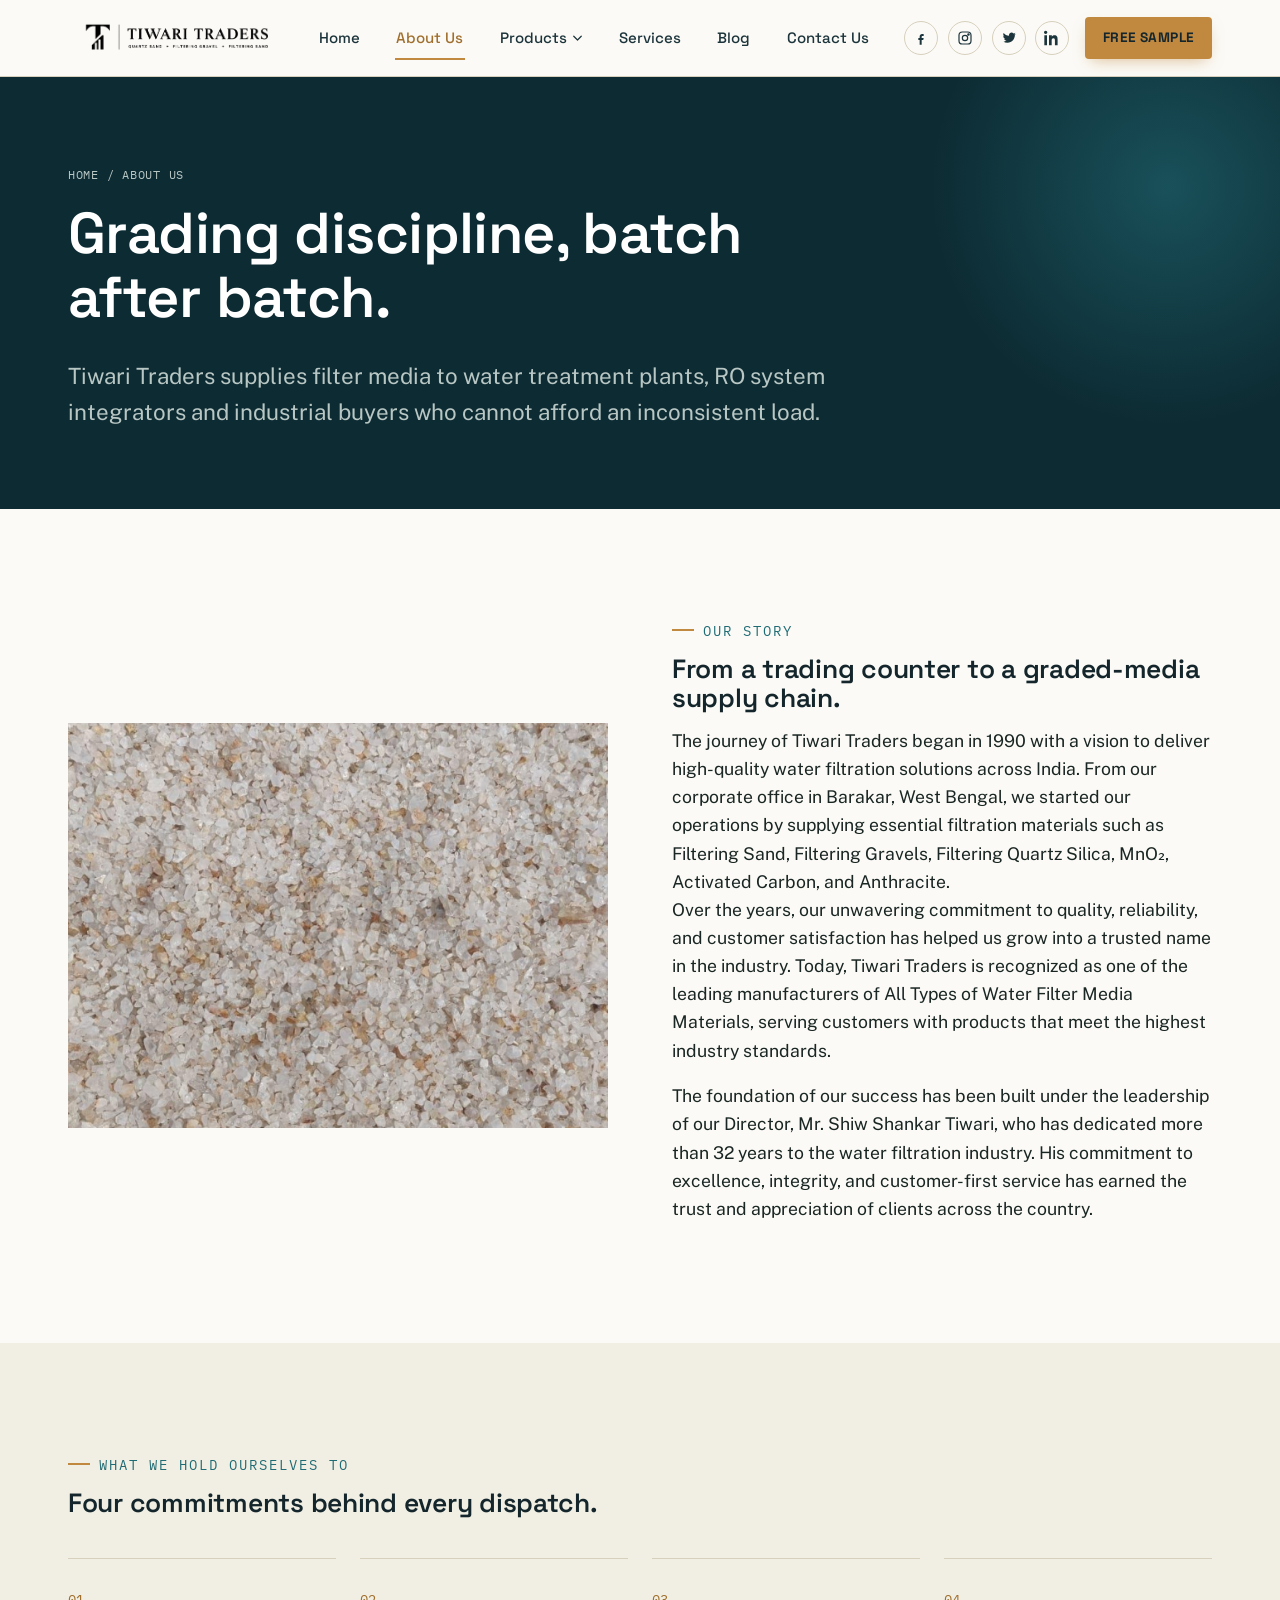
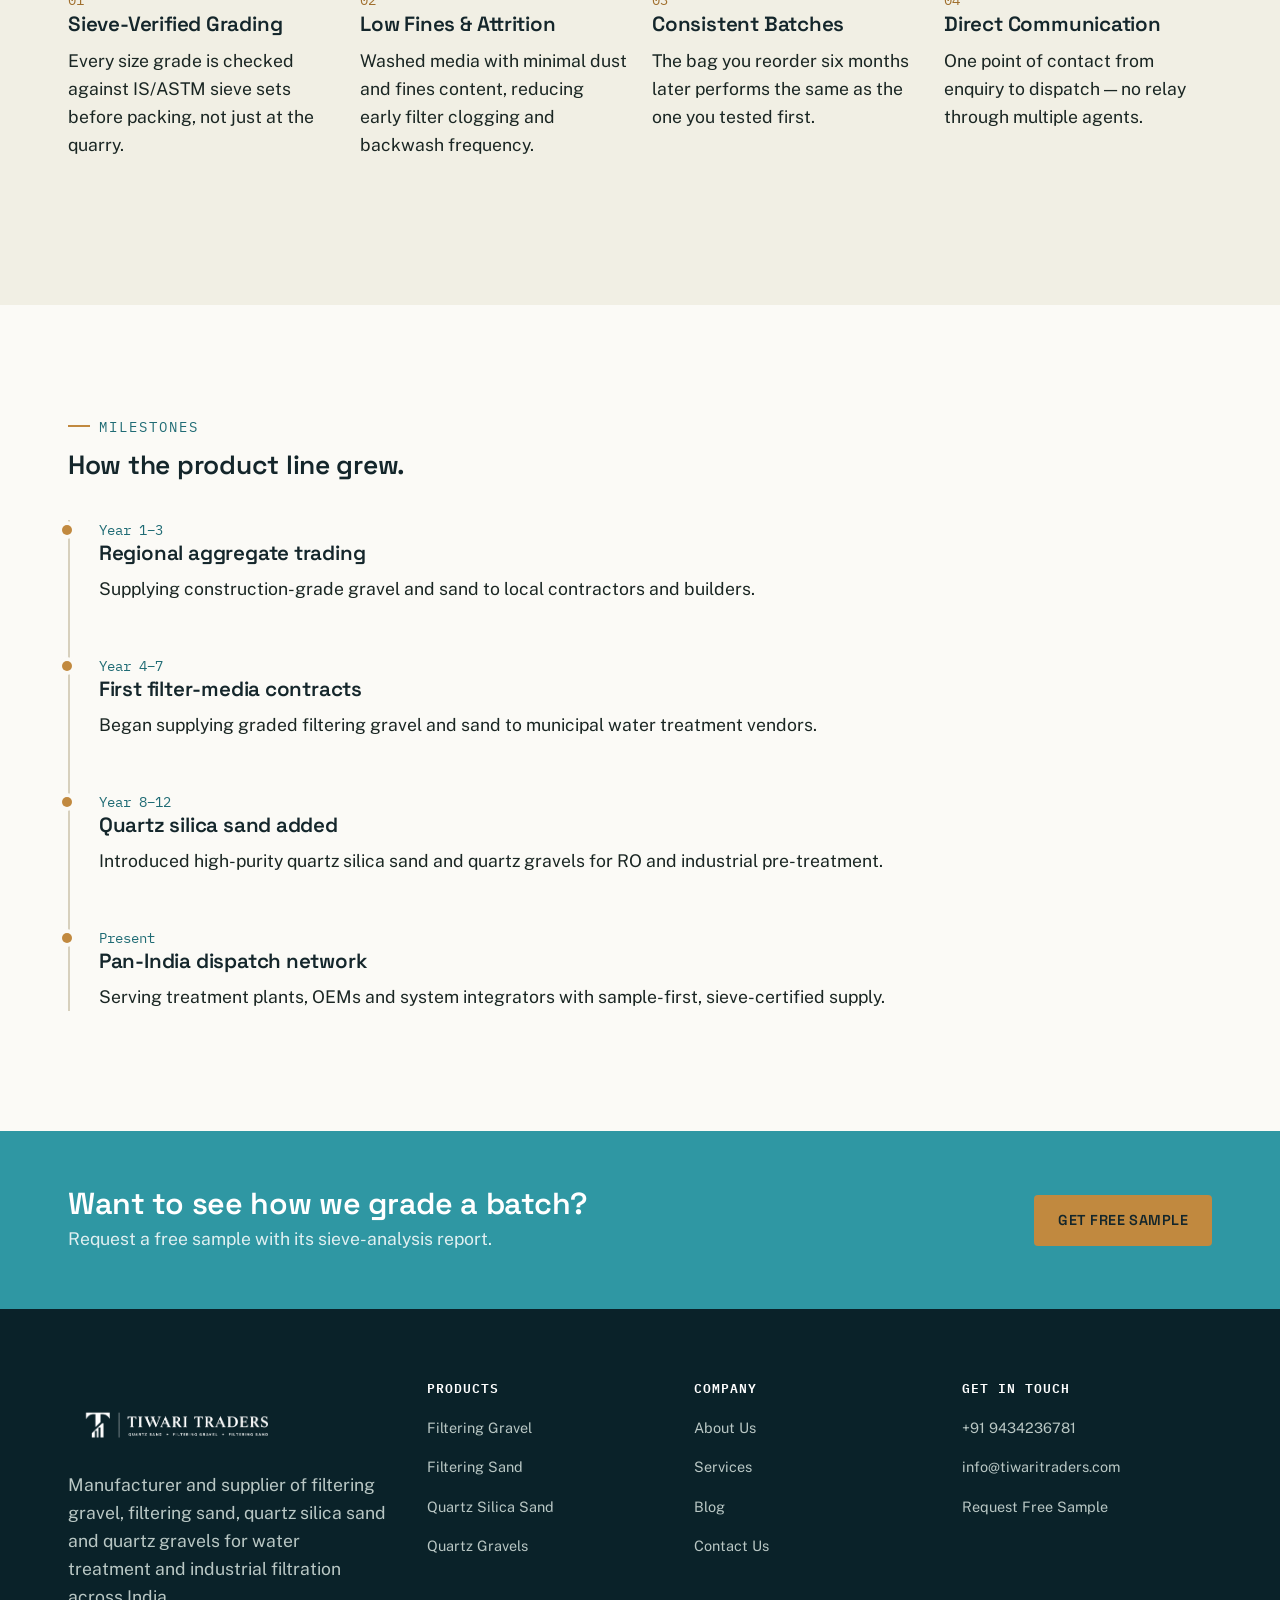
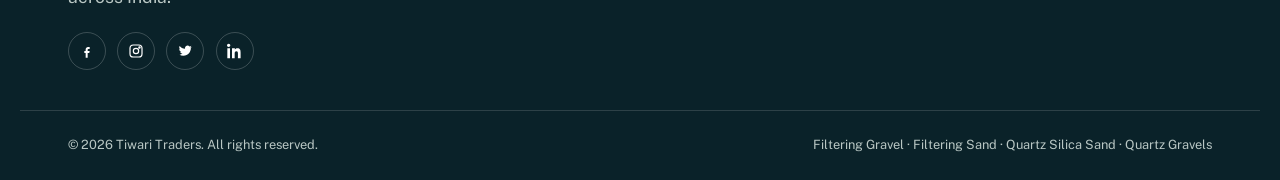
==== commit d333f006: "Initial commit" ====
--- a/about.html
+++ b/about.html
@@ -101,8 +101,19 @@
       <div>
         <div class="eyebrow">Our Story</div>
         <h2>From a trading counter to a graded-media supply chain.</h2>
-        <p>Tiwari Traders started as a regional supplier of construction aggregates and gradually specialised in water filtration media as demand from treatment plants and RO system integrators grew. Today our focus is narrow and deliberate: four product lines &mdash; filtering gravel, filtering sand, quartz silica sand and quartz gravels &mdash; each screened into tightly controlled size grades.</p>
-        <p>We work directly with quarry and washing partners, then re-screen, wash and moisture-check every batch ourselves before it is packed. That extra step is what lets us commit to a size grade on paper and hold it in the bag.</p>
+        <p>The journey of Tiwari Traders began in 1990 with a vision to deliver high-quality water filtration solutions across India. 
+          From our corporate office in Barakar, West Bengal, we started our operations by supplying essential 
+          filtration materials such as Filtering Sand, Filtering Gravels, 
+          Filtering Quartz Silica, MnO₂, Activated Carbon, and Anthracite. <br>
+
+Over the years, our unwavering commitment to quality, 
+reliability, and customer satisfaction has helped us grow into a 
+trusted name in the industry. Today, Tiwari Traders is recognized as 
+one of the leading manufacturers of All Types of Water Filter Media Materials, 
+serving customers with products that meet the highest industry standards.</p>
+        <p>The foundation of our success has been built under the leadership of our Director,
+           Mr. Shiw Shankar Tiwari, who has dedicated more than 32 years to the water filtration industry. His commitment to excellence,
+           integrity, and customer-first service has earned the trust and appreciation of clients across the country.</p>
       </div>
     </div>
   </section>
@@ -217,7 +228,7 @@
     <div class="footer-col">
       <h4>Get in touch</h4>
       <ul>
-        <li><a href="tel:+910000000000">+91 00000 00000</a></li>
+        <li><a href="tel:+919434236781">+91 9434236781</a></li>
         <li><a href="mailto:info@tiwaritraders.com">info@tiwaritraders.com</a></li>
         <li><a href="contact.html">Request Free Sample</a></li>
       </ul>
--- a/base.css
+++ b/base.css
@@ -151,7 +151,7 @@
 .btn-primary:hover { background: var(--teal-dark); }
 .btn-gold { background: var(--gold); color: var(--ink); }
 .btn-gold:hover { background: var(--gold-dark); color: var(--white); }
-.btn-outline { background: transparent; border-color: currentColor; color: var(--white); }
+.btn-outline { background: transparent; border-color: currentColor; color: var(--ink); }
 .section--dark .btn-outline { color: var(--white); }
 .btn-outline:hover { background: var(--ink); color: var(--white); }
 .btn-arrow::after { content: "→"; transition: transform 0.25s var(--ease); }
--- a/nav.css
+++ b/nav.css
@@ -232,8 +232,17 @@
     box-shadow: none; border: none; opacity: 1; visibility: visible;
     display: none; padding: 0.4rem 0 1rem;
   }
-  li.has-dropdown.is-open .mega-panel { display: grid; }
+  li.has-dropdown.is-open .mega-panel  {
+        display: grid;
+        grid-auto-flow: row;
+        align-content: stretch;
+        justify-content: center;
+        align-items: baseline;
+        justify-items: end;
+    }
+
   .nav-actions { margin-top: 1.4rem; flex-direction: column; align-items: stretch; gap: 1rem; }
   .nav-social { justify-content: center; }
   .nav-toggle { display: flex; }
+  
 }
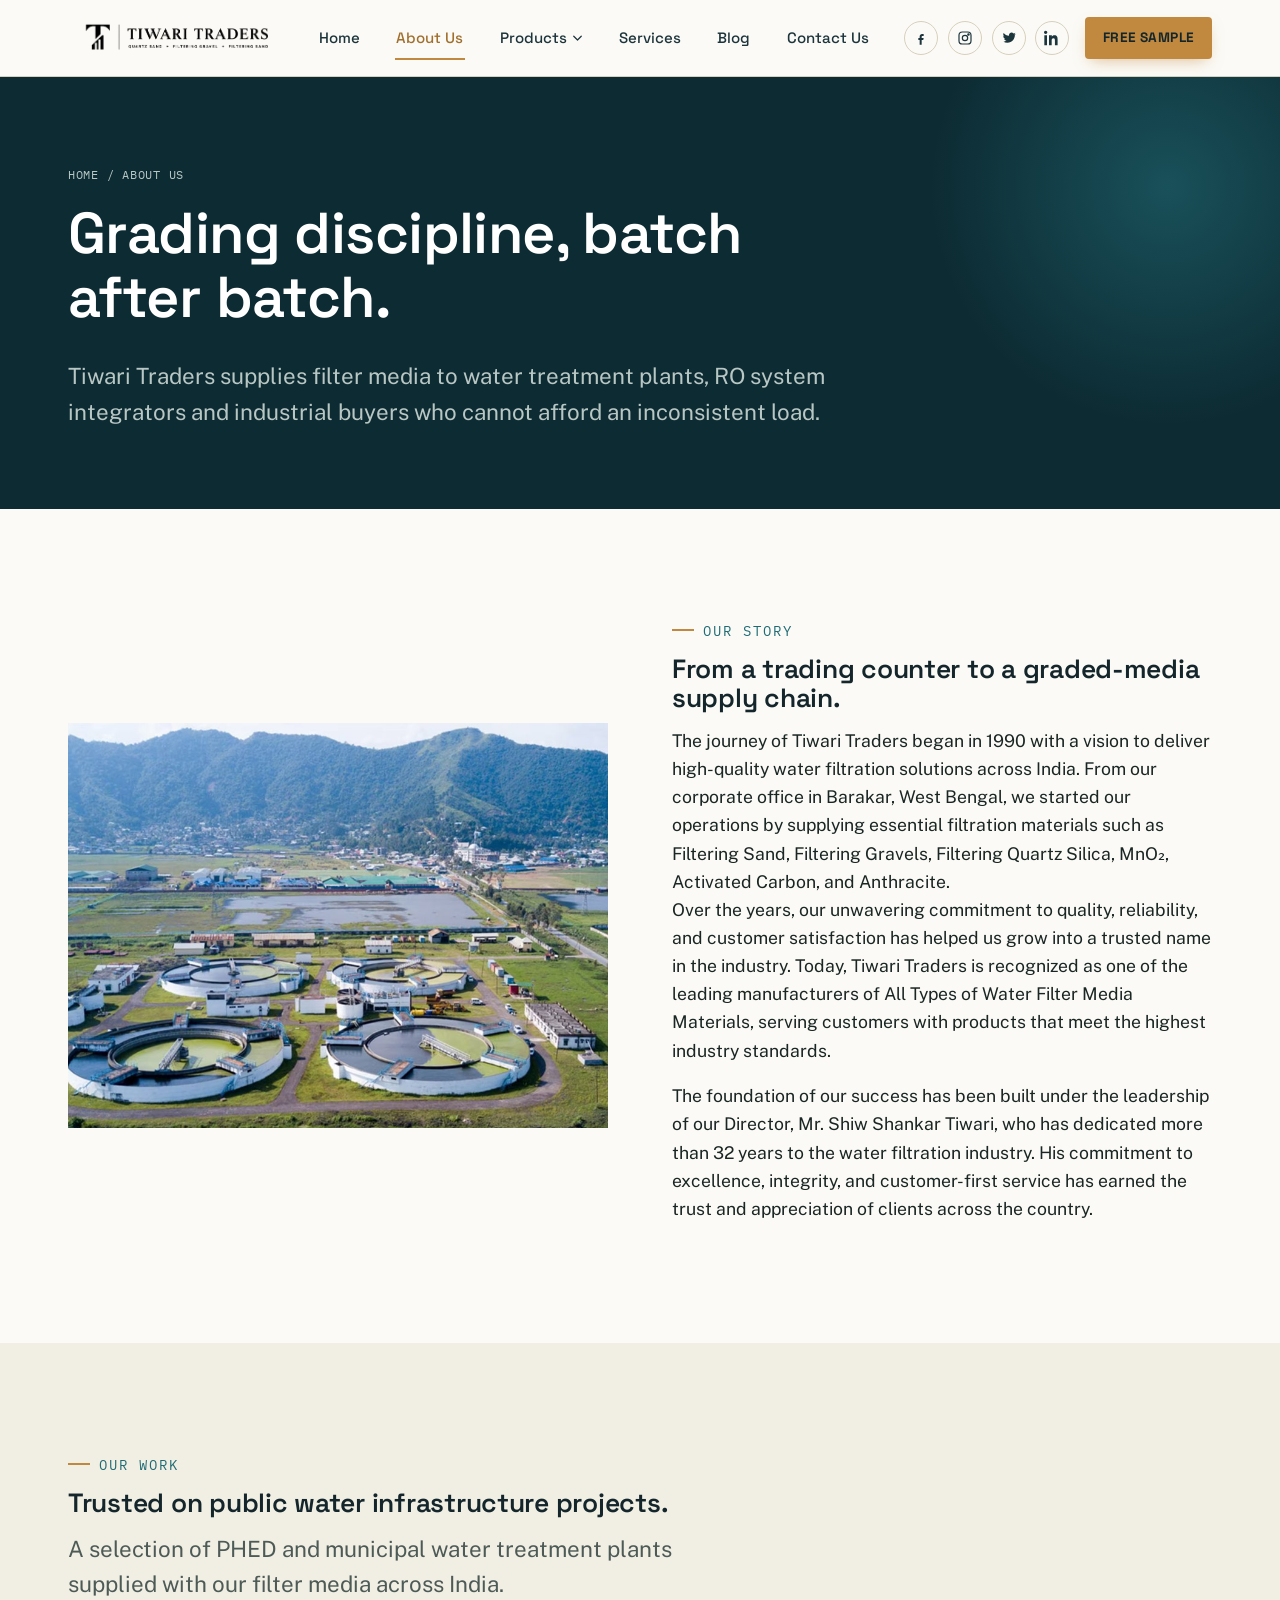
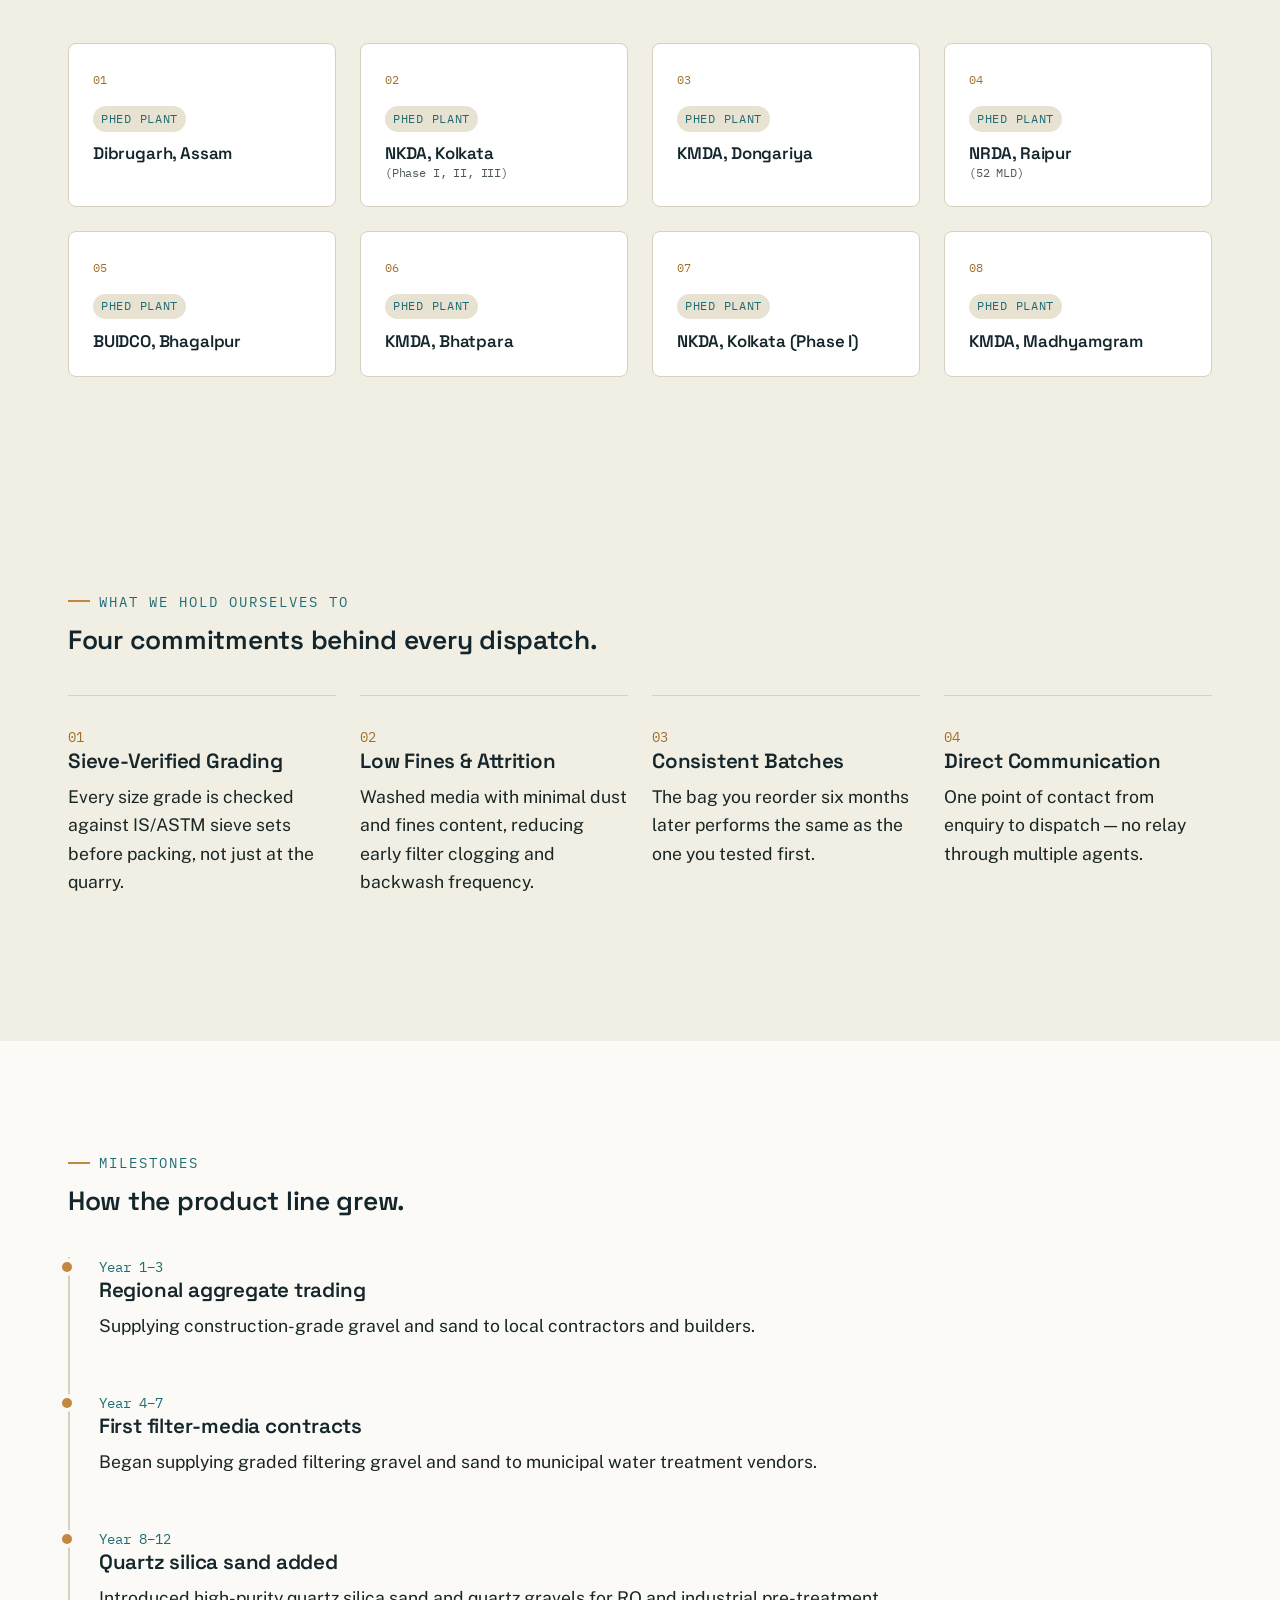
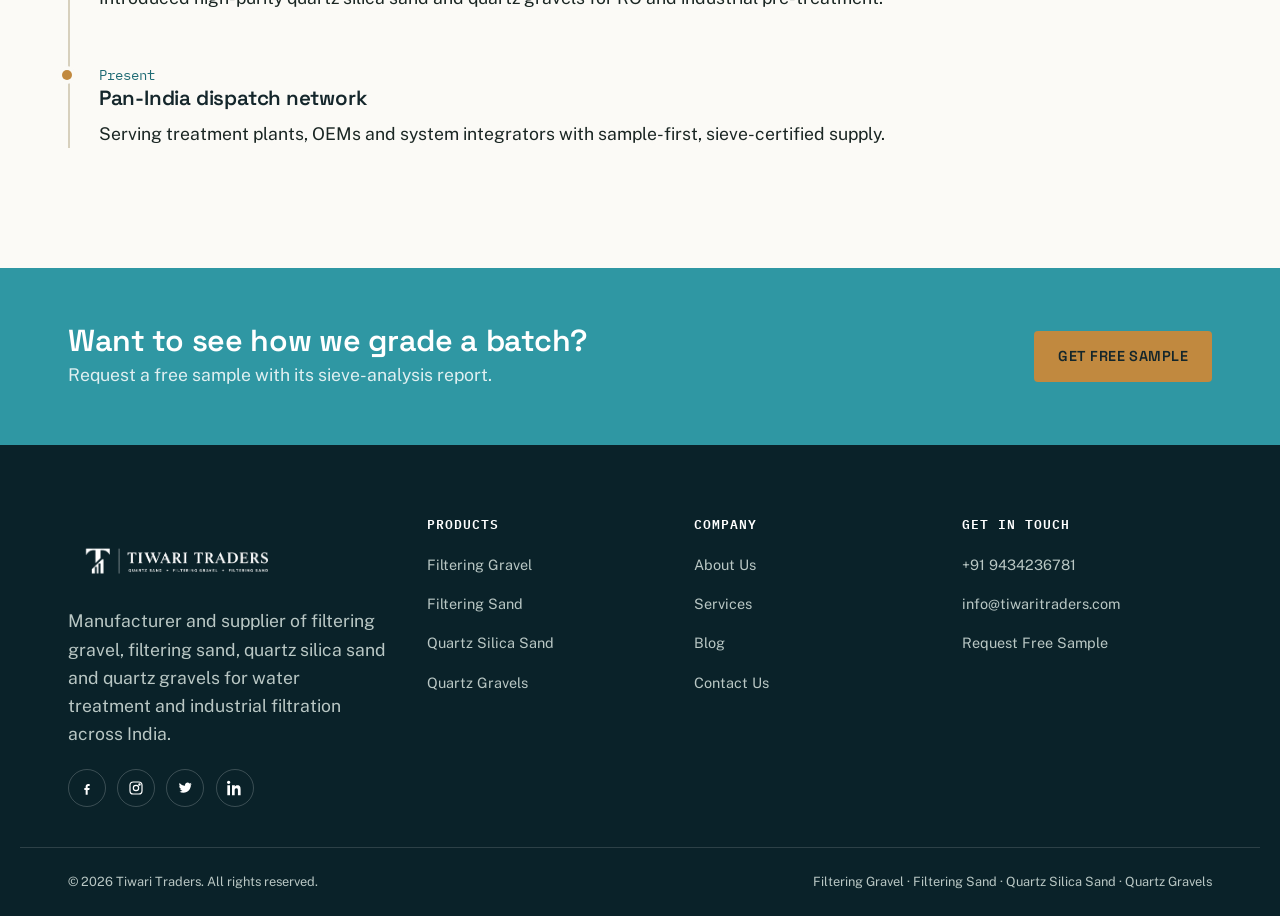
==== commit 3016bb49: "Initial commit" ====
--- a/about.html
+++ b/about.html
@@ -97,7 +97,7 @@
   <!-- ============ STORY ============ -->
   <section class="section">
     <div class="container grid-2">
-      <div class="product-card-media" style="aspect-ratio:4/3;"><img src="assets/quartzGravel1.png" alt="Placeholder: Tiwari Traders yard and screening operation"></div>
+      <div class="product-card-media" style="aspect-ratio:4/3;"><img src="assets/Home_Background.jpeg" alt="Placeholder: Tiwari Traders yard and screening operation"></div>
       <div>
         <div class="eyebrow">Our Story</div>
         <h2>From a trading counter to a graded-media supply chain.</h2>
@@ -114,6 +114,69 @@
         <p>The foundation of our success has been built under the leadership of our Director,
            Mr. Shiw Shankar Tiwari, who has dedicated more than 32 years to the water filtration industry. His commitment to excellence,
            integrity, and customer-first service has earned the trust and appreciation of clients across the country.</p>
+      </div>
+    </div>
+  </section>
+
+  <!-- ============ OUR WORK ============ -->
+  <section class="section section--alt">
+    <div class="container">
+      <div class="section-head">
+        <div class="eyebrow">Our Work</div>
+        <h2>Trusted on public water infrastructure projects.</h2>
+        <p>A selection of PHED and municipal water treatment plants supplied with our filter media across India.</p>
+      </div>
+      <div class="work-grid">
+
+        <div class="work-card">
+          <span class="work-num">01</span>
+          <div class="work-tag">PHED Plant</div>
+          <h3>Dibrugarh, Assam</h3>
+        </div>
+
+        <div class="work-card">
+          <span class="work-num">02</span>
+          <div class="work-tag">PHED Plant</div>
+          <h3>NKDA, Kolkata <span class="work-note">(Phase I, II, III)</span></h3>
+        </div>
+
+        <div class="work-card">
+          <span class="work-num">03</span>
+          <div class="work-tag">PHED Plant</div>
+          <h3>KMDA, Dongariya</h3>
+        </div>
+
+        <div class="work-card">
+          <span class="work-num">04</span>
+          <div class="work-tag">PHED Plant</div>
+          <h3>NRDA, Raipur <span class="work-note">(52 MLD)</span></h3>
+        </div>
+
+        <div class="work-card">
+          <span class="work-num">05</span>
+          <div class="work-tag">PHED Plant</div>
+          <h3>BUIDCO, Bhagalpur</h3>
+        </div>
+
+        <div class="work-card">
+          <span class="work-num">06</span>
+          <div class="work-tag">PHED Plant</div>
+          <h3>KMDA, Bhatpara </h3>
+        </div>
+
+        <div class="work-card">
+          <span class="work-num">07</span>
+          <div class="work-tag">PHED Plant</div>
+          <h3>NKDA, Kolkata (Phase I)  </h3>
+        </div>
+        <div class="work-card">
+          <span class="work-num">08</span>
+          <div class="work-tag">PHED Plant</div>
+          <h3>KMDA, Madhyamgram   </h3>
+        </div>
+
+        
+
       </div>
     </div>
   </section>
--- a/nav.css
+++ b/nav.css
@@ -233,12 +233,14 @@
     display: none; padding: 0.4rem 0 1rem;
   }
   li.has-dropdown.is-open .mega-panel  {
-        display: grid;
+        display: flex;
         grid-auto-flow: row;
         align-content: stretch;
-        justify-content: center;
-        align-items: baseline;
+        justify-content: space-around;
+        align-items: flex-end;
         justify-items: end;
+        flex-direction: column;
+        flex-wrap: wrap;
     }
 
   .nav-actions { margin-top: 1.4rem; flex-direction: column; align-items: stretch; gap: 1rem; }
--- a/components.css
+++ b/components.css
@@ -61,6 +61,59 @@
   color: var(--text-on-dark-soft);
   display: flex; gap: 1.5rem;
 }
+
+.hero-slider { position: absolute; inset: 0; z-index: 0; }
+.hero-slide {
+  position: absolute; inset: 0;
+  background-size: cover;
+  background-position: center;
+  opacity: 0;
+  transition: opacity 1.4s ease-in-out;
+}
+.hero-slide.is-active { opacity: 1; }
+.hero-slider::after {
+  content: "";
+  position: absolute; inset: 0;
+  background: linear-gradient(180deg, rgba(10,34,41,0.45) 0%, rgba(10,34,41,0.55) 45%, rgba(10,34,41,0.94) 100%);
+  z-index: 1;
+}
+
+/* ================= OUR WORK (about page) ================= */
+.work-grid {
+  display: grid;
+  grid-template-columns: repeat(auto-fit, minmax(220px, 1fr));
+  gap: 1.5rem;
+}
+.work-card {
+  background: var(--white);
+  border: 1px solid var(--stone);
+  border-radius: var(--radius-m);
+  padding: 1.6rem 1.5rem;
+  position: relative;
+  transition: transform 0.25s var(--ease), border-color 0.25s var(--ease);
+}
+.work-card:hover { transform: translateY(-4px); border-color: var(--teal); }
+.work-num {
+  font-family: var(--font-mono);
+  font-size: 0.78rem;
+  color: var(--gold-dark);
+  display: block;
+  margin-bottom: 0.8rem;
+}
+.work-tag {
+  font-family: var(--font-mono);
+  font-size: 0.72rem;
+  text-transform: uppercase;
+  letter-spacing: 0.06em;
+  color: var(--teal-dark);
+  background: var(--silt-2);
+  display: inline-block;
+  padding: 0.3em 0.7em;
+  border-radius: 999px;
+  margin-bottom: 0.8rem;
+}
+.work-card h3 { font-size: 1.05rem; margin-bottom: 0; }
+.work-note { display: block; font-family: var(--font-mono); font-size: 0.78rem; color: var(--text-soft); font-weight: 400; margin-top: 0.2rem; }
 
 /* ================= STATS ================= */
 .stats-bar {
@@ -458,6 +511,12 @@
 .cta-band p { color: rgba(255,255,255,0.85); margin: 0; }
 .cta-band .btn-gold:hover { background: var(--white); color: var(--ink); }
 
+.cta-band-logo {
+  height: 100px;
+  width: auto;
+  margin-bottom: 0.9rem;
+}
+
 /* ================= PAGE HEADER (interior pages) ================= */
 .page-header {
   background: var(--deep);
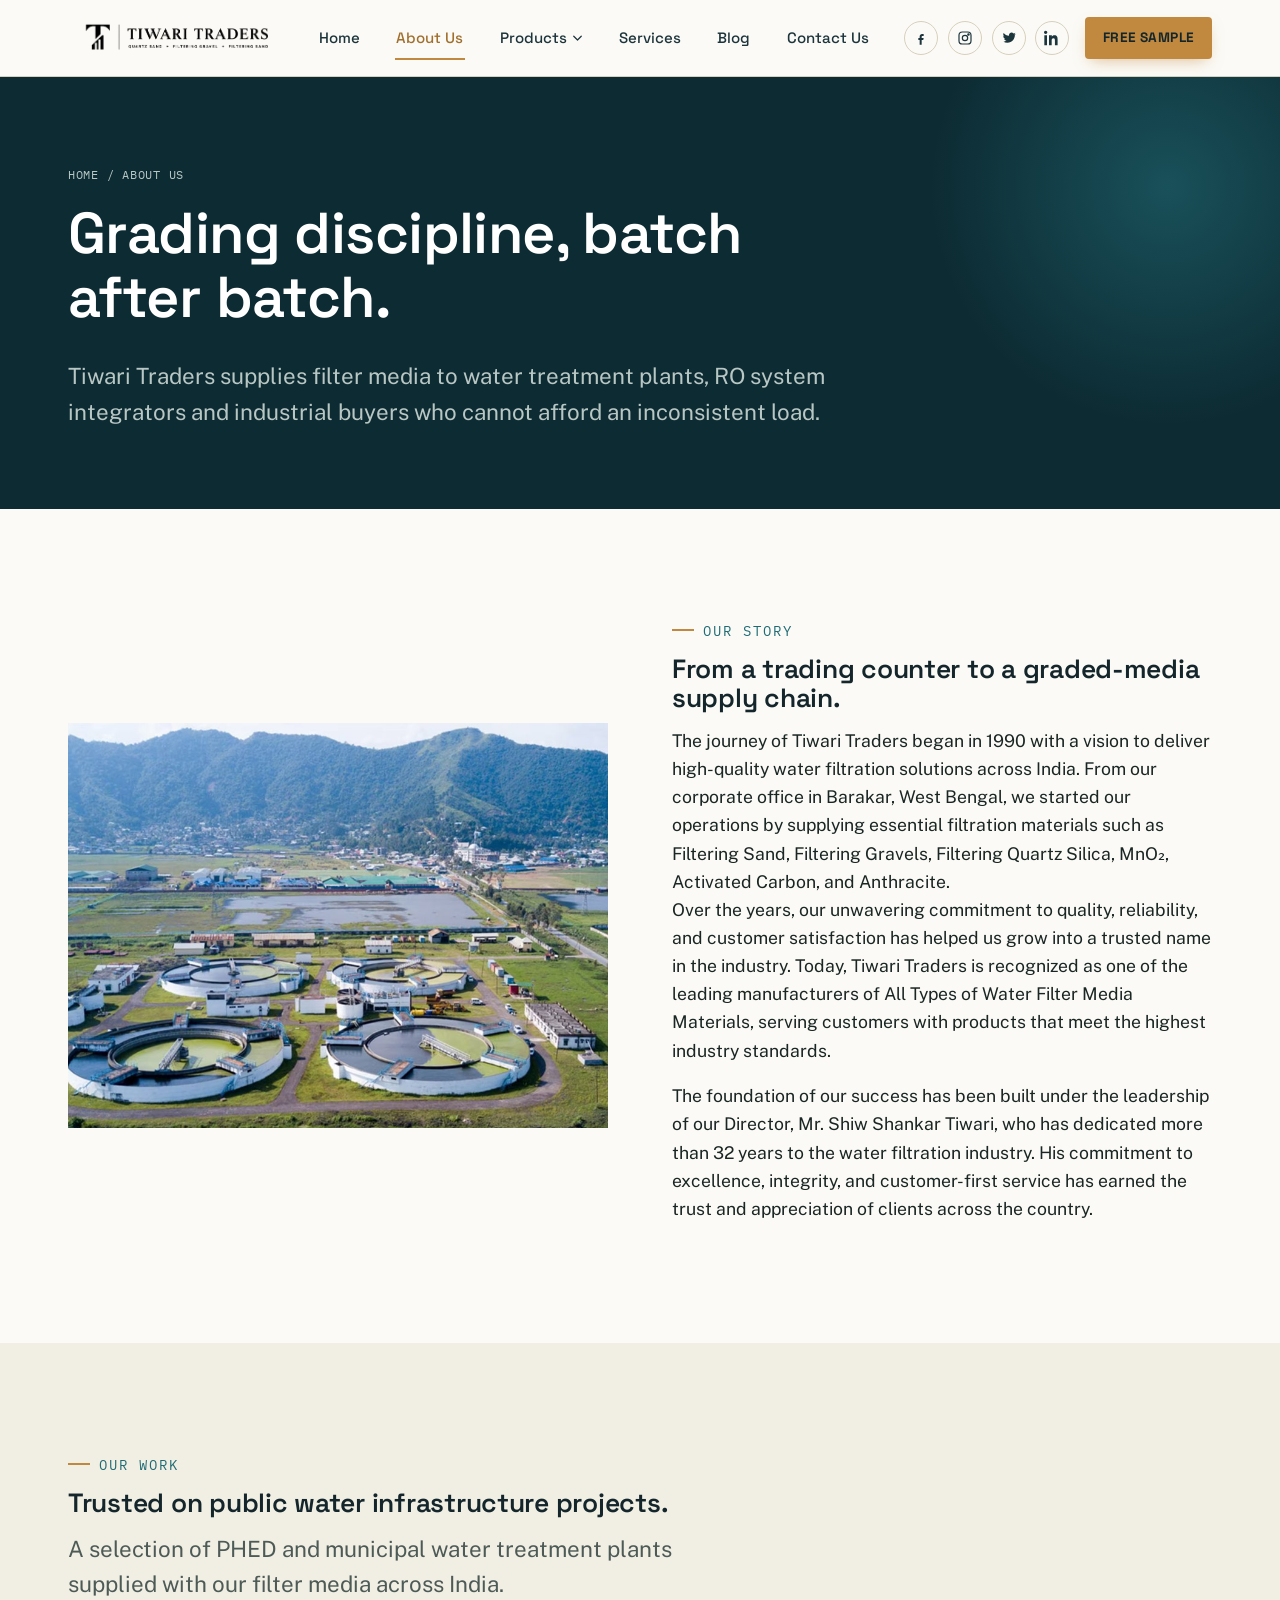
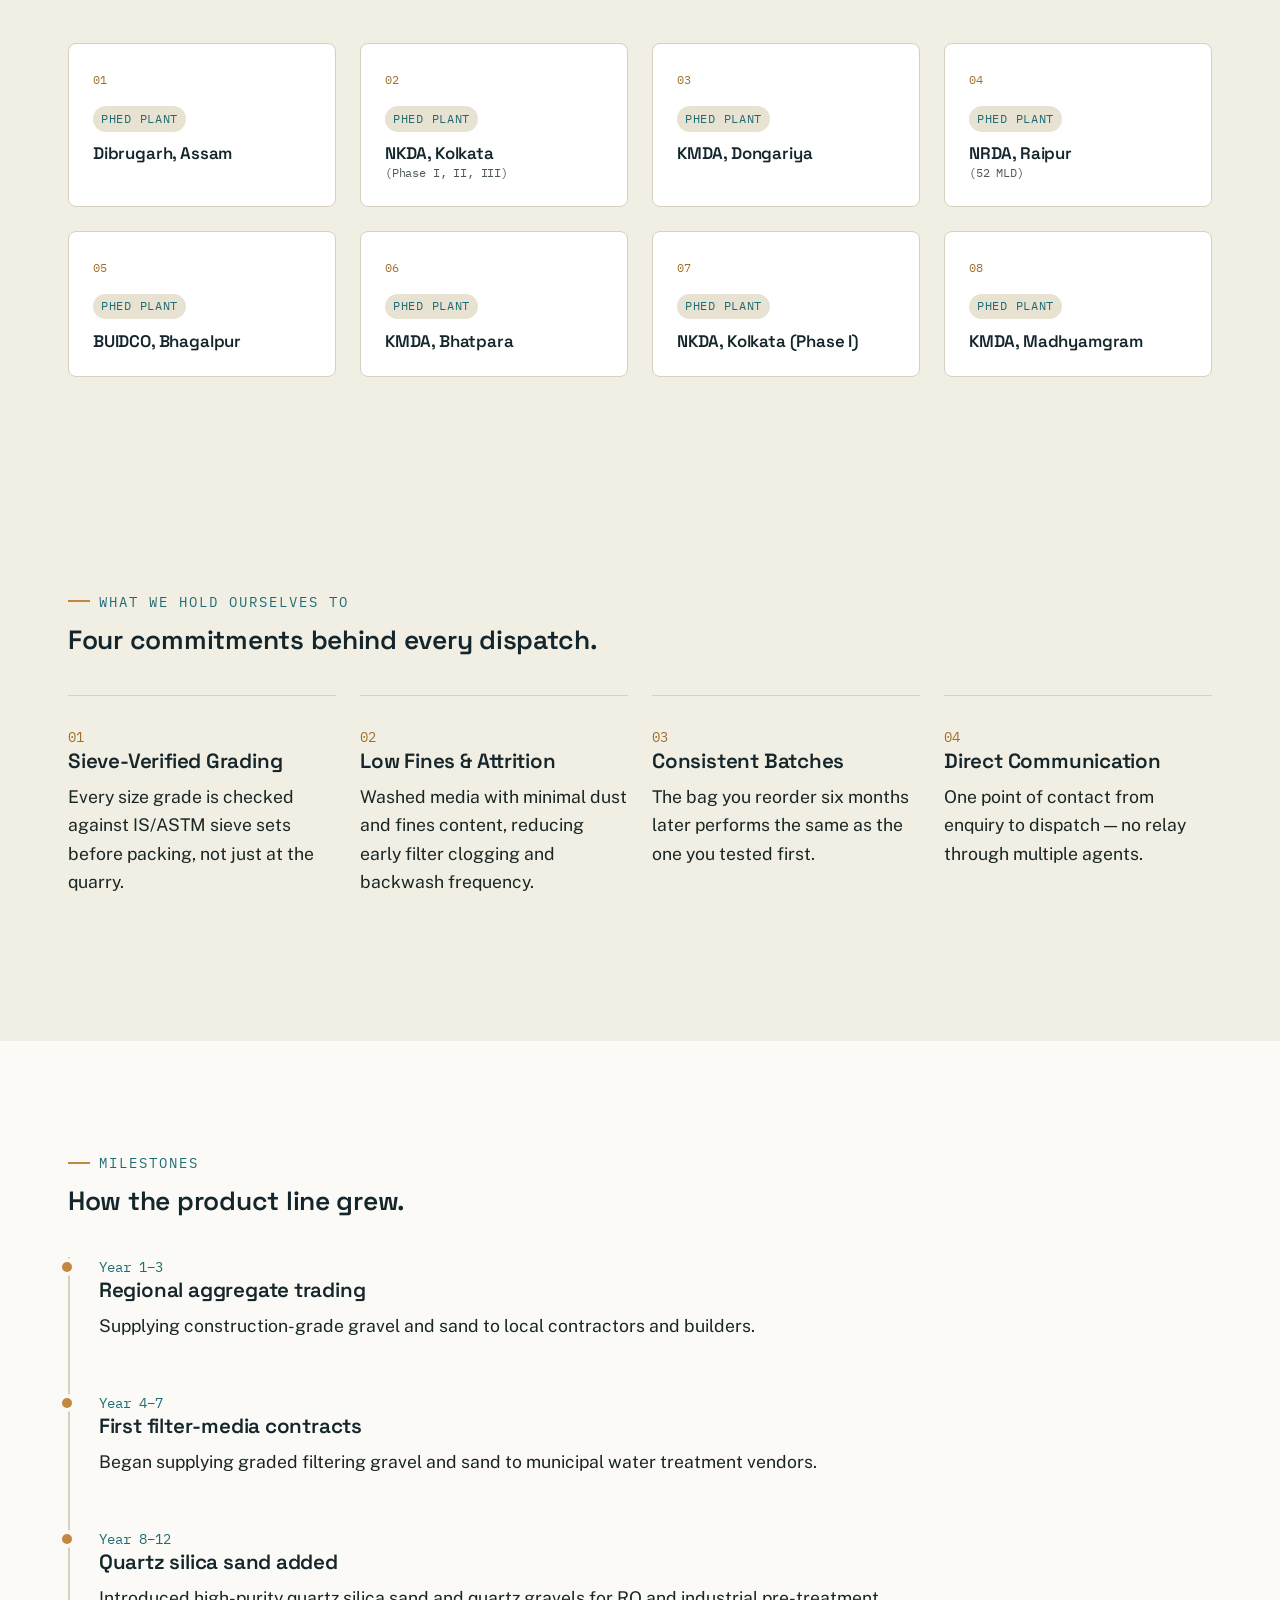
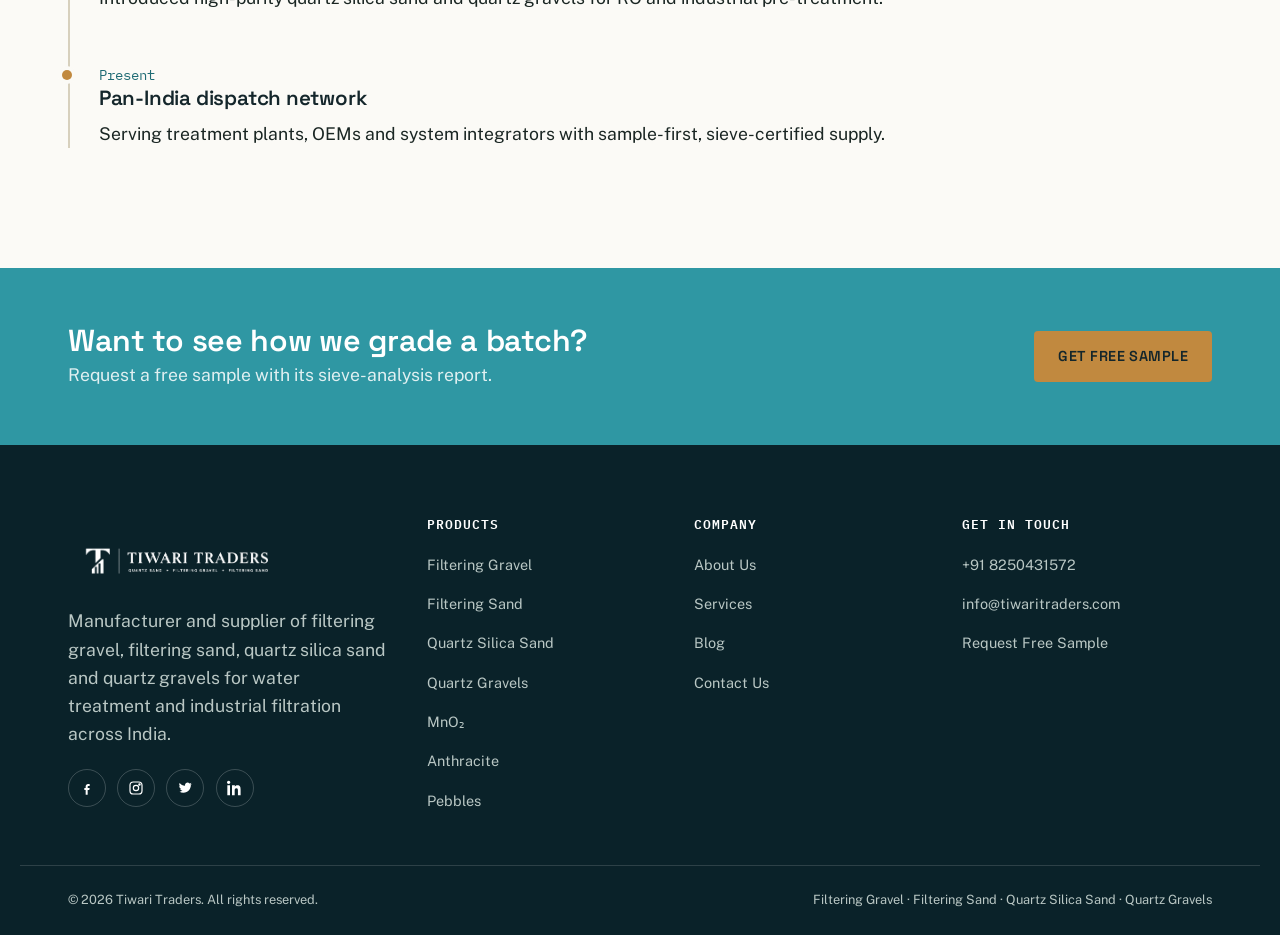
==== commit c37672eb: "Initial commit" ====
--- a/about.html
+++ b/about.html
@@ -277,6 +277,9 @@
         <li><a href="products.html#sand-04-08">Filtering Sand</a></li>
         <li><a href="products.html#silica-05-1">Quartz Silica Sand</a></li>
         <li><a href="products.html#qgravel-4-8">Quartz Gravels</a></li>
+        <li><a href="products.html#mn-o2">MnO₂</a></li>
+        <li><a href="products.html#anthracite">Anthracite</a    ></li>
+        <li><a href="products.html#pebbles">Pebbles</a></li>
       </ul>
     </div>
     <div class="footer-col">
@@ -291,7 +294,7 @@
     <div class="footer-col">
       <h4>Get in touch</h4>
       <ul>
-        <li><a href="tel:+919434236781">+91 9434236781</a></li>
+        <li><a href="tel:+918250431572">+91 8250431572</a></li>
         <li><a href="mailto:info@tiwaritraders.com">info@tiwaritraders.com</a></li>
         <li><a href="contact.html">Request Free Sample</a></li>
       </ul>
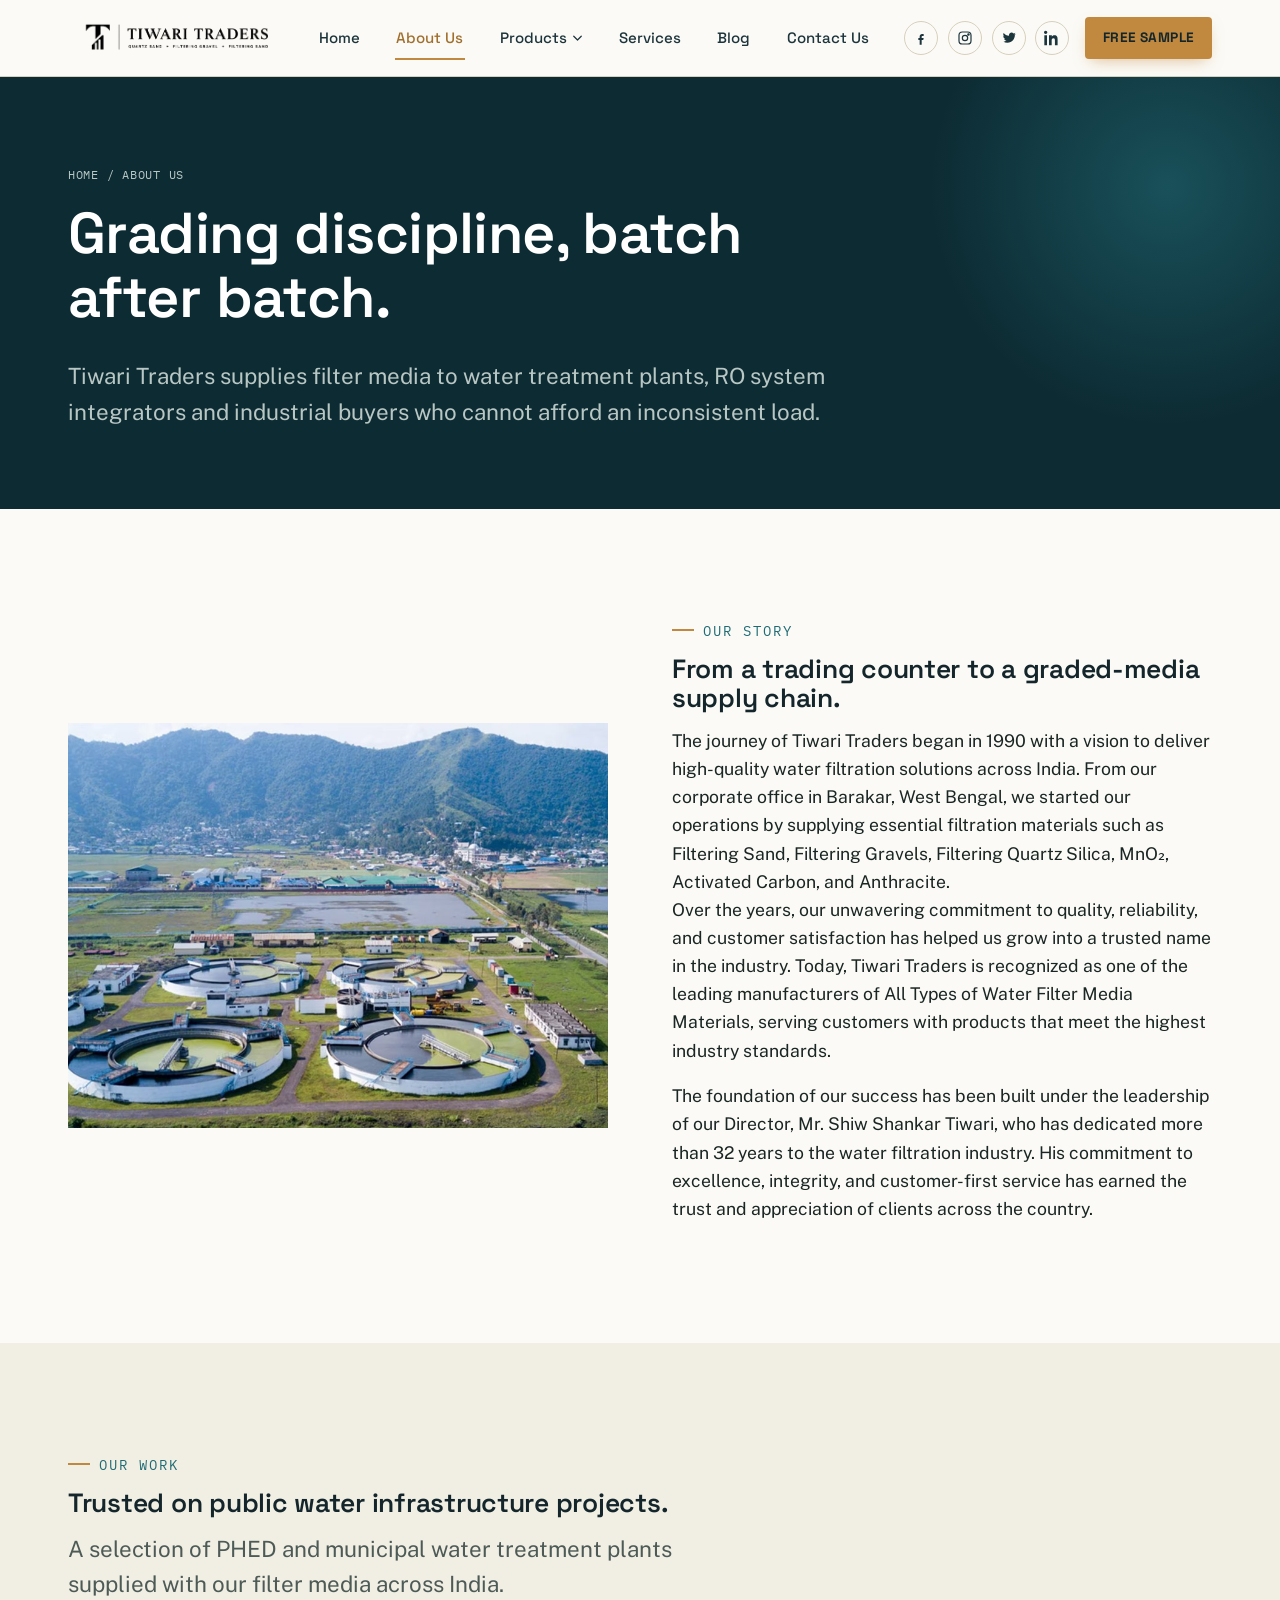
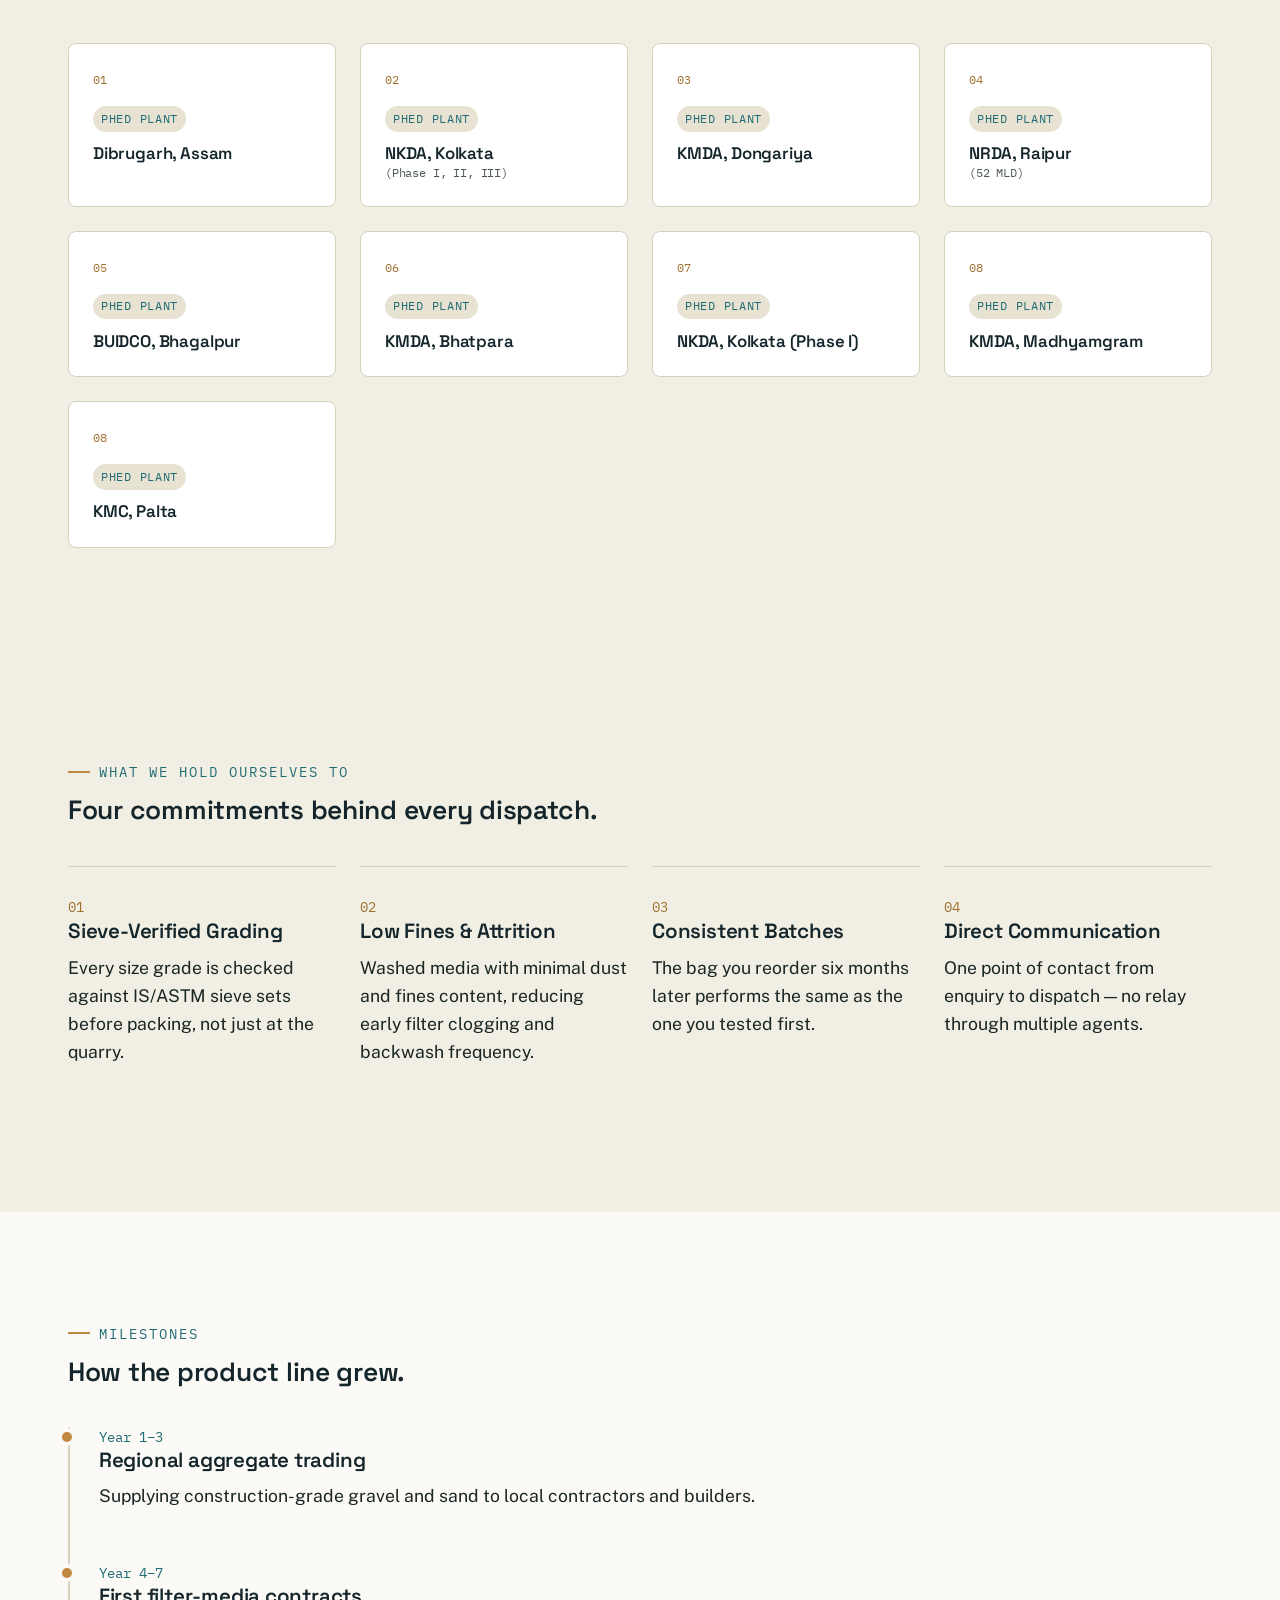
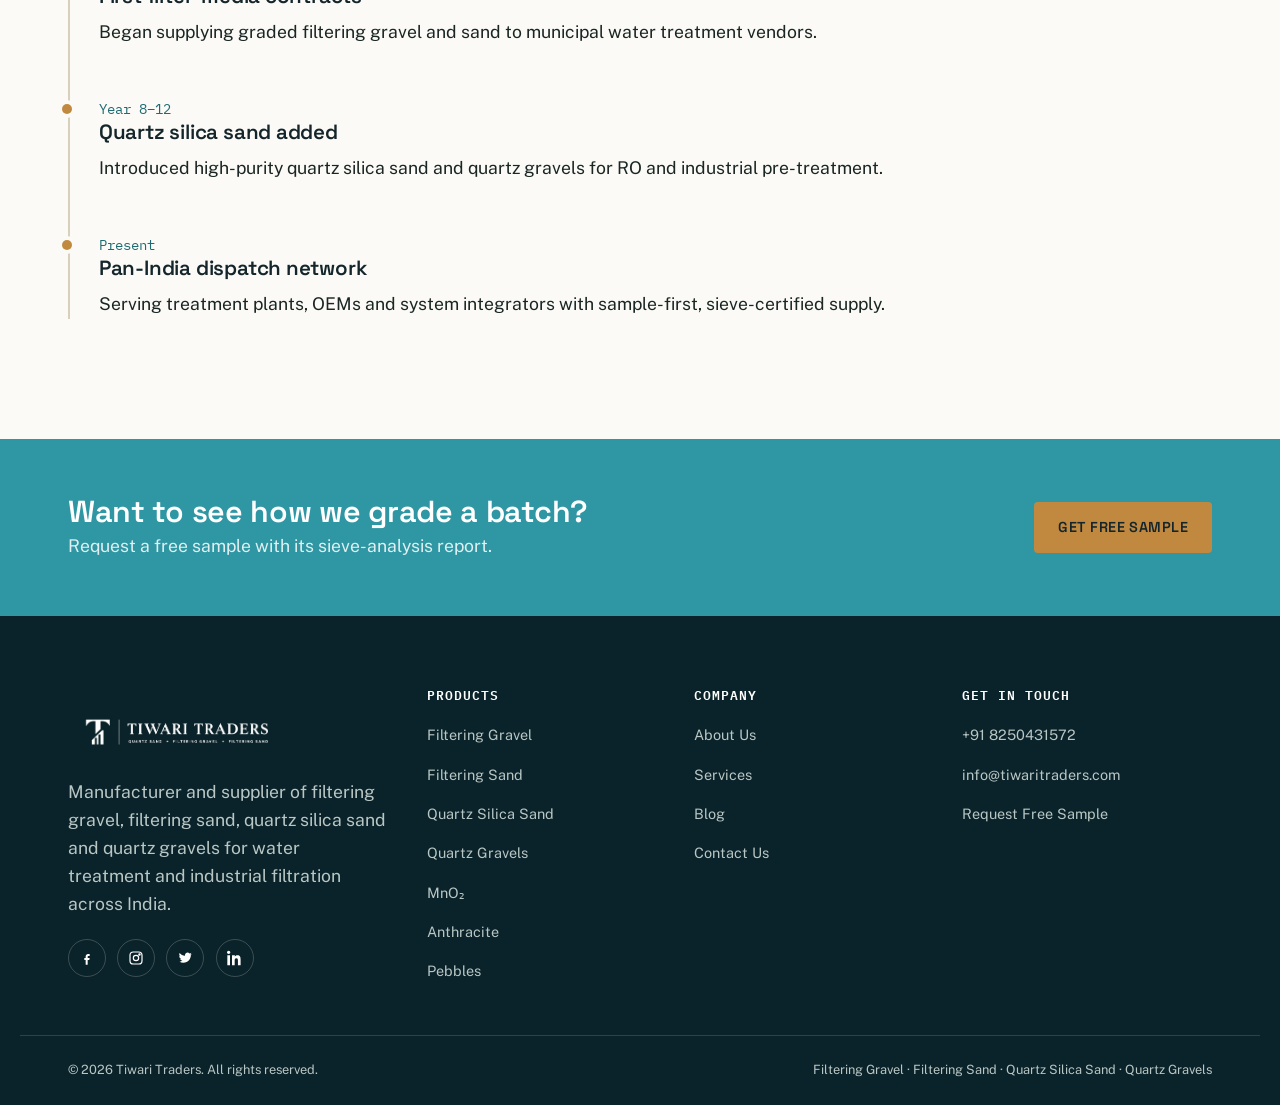
==== commit e815936d: "Initial commit" ====
--- a/about.html
+++ b/about.html
@@ -1,311 +1,547 @@
-<!DOCTYPE html>
+<!doctype html>
 <html lang="en">
-<head>
-<meta charset="UTF-8">
-<meta name="viewport" content="width=device-width, initial-scale=1.0">
-<title>About Us | Tiwari Traders</title>
-<meta name="description" content="Tiwari Traders is a manufacturer and supplier of water filter media - filtering gravel, filtering sand, quartz silica sand and quartz gravels - built on consistent grading and quality control.">
-<link rel="canonical" href="https://www.tiwaritraders.com/about.html">
-<link rel="preconnect" href="https://fonts.googleapis.com">
-<link href="https://fonts.googleapis.com/css2?family=Space+Grotesk:wght@500;600;700&family=Public+Sans:wght@400;500;600&family=IBM+Plex+Mono:wght@400;500;600&display=swap" rel="stylesheet">
-<link rel="stylesheet" href="base.css">
-<link rel="stylesheet" href="nav.css">
-<link rel="stylesheet" href="components.css">
-</head>
-<body>
-<a class="skip-link" href="#main"> Skip to content </a>
-
-<header class="site-header">
-  <nav class="nav-bar" aria-label="Primary">
-    <a href="index.html" class="brand">
-       <img src="assets/logo2-Photoroom.png" alt="Tiwari Traders Logo" class="brand-logo">
-    </a>
-    <div class="nav-primary" id="nav-primary">
-      <ul>
-        <li><a href="index.html" class="nav-link" data-page="index.html">Home</a></li>
-        <li><a href="about.html" class="nav-link" data-page="about.html">About Us</a></li>
-        <li class="has-dropdown">
-          <a href="products.html" class="nav-link" data-page="products.html">Products
-            <svg class="caret" viewBox="0 0 12 8" fill="none"><path d="M1 1l5 5 5-5" stroke="currentColor" stroke-width="1.6" stroke-linecap="round" stroke-linejoin="round"/></svg>
-          </a>
-          <div class="mega-panel">
-            <div class="mega-col">
-              <div class="mega-col-title">Filtering Gravel</div>
-              <ul>
-                <li><a href="products.html#gravel-2-4">2 &ndash; 4 mm</a></li>
-                <li><a href="products.html#gravel-4-8">4 &ndash; 8 mm</a></li>
-                <li><a href="products.html#gravel-8-16">8 &ndash; 16 mm</a></li>
-                <li><a href="products.html#gravel-16-32">16 &ndash; 32 mm</a></li>
-              </ul>
-            </div>
-            <div class="mega-col">
-              <div class="mega-col-title">Filtering Sand</div>
-              <ul>
-                <li><a href="products.html#sand-04-08">0.4 &ndash; 0.8 mm</a></li>
-                <li><a href="products.html#sand-08-12">0.8 &ndash; 1.2 mm</a></li>
-                <li><a href="products.html#sand-1-2">1 &ndash; 2 mm</a></li>
-              </ul>
-              <div class="mega-col-cta"><a href="products.html">View all sand grades &rarr;</a></div>
-            </div>
-            <div class="mega-col">
-              <div class="mega-col-title">Quartz Silica Sand</div>
-              <ul>
-                <li><a href="products.html#silica-05-1">0.5 &ndash; 1 mm</a></li>
-                <li><a href="products.html#silica-1-2">1 &ndash; 2 mm</a></li>
-                <li><a href="products.html#silica-2-4">2 &ndash; 4 mm</a></li>
-              </ul>
-            </div>
-            <div class="mega-col">
-              <div class="mega-col-title">Quartz Gravels</div>
-              <ul>
-                <li><a href="products.html#qgravel-4-8">4 &ndash; 8 mm</a></li>
-                <li><a href="products.html#qgravel-8-16">8 &ndash; 16 mm</a></li>
-                <li><a href="products.html#qgravel-16-32">16 &ndash; 32 mm</a></li>
-              </ul>
-              <div class="mega-col-cta"><a href="contact.html">Request a quote &rarr;</a></div>
-            </div>
-          </div>
-        </li>
-        <li><a href="services.html" class="nav-link" data-page="services.html">Services</a></li>
-        <li><a href="blog.html" class="nav-link" data-page="blog.html">Blog</a></li>
-        <li><a href="contact.html" class="nav-link" data-page="contact.html">Contact Us</a></li>
-      </ul>
-      <div class="nav-actions">
-        <div class="nav-social" aria-label="Social media">
-          <a href="https://facebook.com" target="_blank" rel="noopener" aria-label="Facebook"><svg width="16" height="16" viewBox="0 0 24 24" fill="currentColor"><path d="M13.5 9H16V6h-2.5C11.6 6 10 7.6 10 9.9V12H8v3h2v7h3v-7h2.4l.6-3H13v-1.6c0-.8.2-1.4 1.5-1.4z"/></svg></a>
-          <a href="https://instagram.com" target="_blank" rel="noopener" aria-label="Instagram"><svg width="16" height="16" viewBox="0 0 24 24" fill="none" stroke="currentColor" stroke-width="1.8"><rect x="3" y="3" width="18" height="18" rx="5"/><circle cx="12" cy="12" r="4"/><circle cx="17.2" cy="6.8" r="1"/></svg></a>
-          <a href="https://twitter.com" target="_blank" rel="noopener" aria-label="Twitter / X"><svg width="16" height="16" viewBox="0 0 24 24" fill="currentColor"><path d="M22 5.9c-.7.3-1.5.5-2.3.6.8-.5 1.4-1.3 1.7-2.3-.8.5-1.7.8-2.6 1-1.5-1.6-4-1.7-5.6-.2-1 .9-1.4 2.3-1.2 3.6-3.3-.2-6.2-1.7-8.1-4.2-1 1.8-.5 4 1.1 5.2-.6 0-1.2-.2-1.7-.5 0 1.9 1.3 3.5 3.1 3.9-.6.2-1.2.2-1.8.1.5 1.6 2 2.7 3.7 2.8-1.4 1.1-3.2 1.7-5 1.5 1.8 1.2 4 1.8 6.2 1.8 7.4 0 11.6-6.3 11.3-12 .8-.5 1.5-1.2 2.1-2z"/></svg></a>
-          <a href="https://linkedin.com" target="_blank" rel="noopener" aria-label="LinkedIn"><svg width="16" height="16" viewBox="0 0 24 24" fill="currentColor"><path d="M4.98 3.5C4.98 4.9 3.9 6 2.5 6S0 4.9 0 3.5 1.1 1 2.5 1s2.48 1.1 2.48 2.5zM.5 8h4V23h-4V8zm7.5 0h3.8v2.05h.05c.53-1 1.83-2.05 3.77-2.05 4.03 0 4.78 2.65 4.78 6.1V23h-4v-6.85c0-1.63-.03-3.73-2.27-3.73-2.27 0-2.62 1.77-2.62 3.6V23h-4V8z"/></svg></a>
-        </div>
-        <a href="contact.html" class="free-sample-btn">Free Sample</a>
+  <head>
+    <meta charset="UTF-8" />
+    <meta name="viewport" content="width=device-width, initial-scale=1.0" />
+    <title>About Us | Tiwari Traders</title>
+    <meta
+      name="description"
+      content="Tiwari Traders is a manufacturer and supplier of water filter media - filtering gravel, filtering sand, quartz silica sand and quartz gravels - built on consistent grading and quality control."
+    />
+    <link rel="canonical" href="https://www.tiwaritraders.com/about.html" />
+    <link rel="preconnect" href="https://fonts.googleapis.com" />
+    <link
+      href="https://fonts.googleapis.com/css2?family=Space+Grotesk:wght@500;600;700&family=Public+Sans:wght@400;500;600&family=IBM+Plex+Mono:wght@400;500;600&display=swap"
+      rel="stylesheet"
+    />
+    <link rel="stylesheet" href="base.css" />
+    <link rel="stylesheet" href="nav.css" />
+    <link rel="stylesheet" href="components.css" />
+  </head>
+  <body>
+    <a class="skip-link" href="#main"> Skip to content </a>
+
+    <header class="site-header">
+      <nav class="nav-bar" aria-label="Primary">
+        <a href="index.html" class="brand">
+          <img
+            src="assets/logo2-Photoroom.png"
+            alt="Tiwari Traders Logo"
+            class="brand-logo"
+          />
+        </a>
+        <div class="nav-primary" id="nav-primary">
+          <ul>
+            <li>
+              <a href="index.html" class="nav-link" data-page="index.html"
+                >Home</a
+              >
+            </li>
+            <li>
+              <a href="about.html" class="nav-link" data-page="about.html"
+                >About Us</a
+              >
+            </li>
+            <li class="has-dropdown">
+              <a href="products.html" class="nav-link" data-page="products.html"
+                >Products
+                <svg class="caret" viewBox="0 0 12 8" fill="none">
+                  <path
+                    d="M1 1l5 5 5-5"
+                    stroke="currentColor"
+                    stroke-width="1.6"
+                    stroke-linecap="round"
+                    stroke-linejoin="round"
+                  />
+                </svg>
+              </a>
+              <!-- <div class="mega-panel">
+                <div class="mega-col">
+                  <div class="mega-col-title">Filtering Gravel</div>
+                  <ul>
+                    <li>
+                      <a href="products.html#gravel-2-4">2 &ndash; 4 mm</a>
+                    </li>
+                    <li>
+                      <a href="products.html#gravel-4-8">4 &ndash; 8 mm</a>
+                    </li>
+                    <li>
+                      <a href="products.html#gravel-8-16">8 &ndash; 16 mm</a>
+                    </li>
+                    <li>
+                      <a href="products.html#gravel-16-32">16 &ndash; 32 mm</a>
+                    </li>
+                  </ul>
+                </div>
+                <div class="mega-col">
+                  <div class="mega-col-title">Filtering Sand</div>
+                  <ul>
+                    <li>
+                      <a href="products.html#sand-04-08">0.4 &ndash; 0.8 mm</a>
+                    </li>
+                    <li>
+                      <a href="products.html#sand-08-12">0.8 &ndash; 1.2 mm</a>
+                    </li>
+                    <li><a href="products.html#sand-1-2">1 &ndash; 2 mm</a></li>
+                  </ul>
+                  <div class="mega-col-cta">
+                    <a href="products.html">View all sand grades &rarr;</a>
+                  </div>
+                </div>
+                <div class="mega-col">
+                  <div class="mega-col-title">Quartz Silica Sand</div>
+                  <ul>
+                    <li>
+                      <a href="products.html#silica-05-1">0.5 &ndash; 1 mm</a>
+                    </li>
+                    <li>
+                      <a href="products.html#silica-1-2">1 &ndash; 2 mm</a>
+                    </li>
+                    <li>
+                      <a href="products.html#silica-2-4">2 &ndash; 4 mm</a>
+                    </li>
+                  </ul>
+                </div>
+                <div class="mega-col">
+                  <div class="mega-col-title">Quartz Gravels</div>
+                  <ul>
+                    <li>
+                      <a href="products.html#qgravel-4-8">4 &ndash; 8 mm</a>
+                    </li>
+                    <li>
+                      <a href="products.html#qgravel-8-16">8 &ndash; 16 mm</a>
+                    </li>
+                    <li>
+                      <a href="products.html#qgravel-16-32">16 &ndash; 32 mm</a>
+                    </li>
+                  </ul>
+                  <div class="mega-col-cta">
+                    <a href="contact.html">Request a quote &rarr;</a>
+                  </div>
+                </div>
+              </div> -->
+            </li>
+            <li>
+              <a href="services.html" class="nav-link" data-page="services.html"
+                >Services</a
+              >
+            </li>
+            <li>
+              <a href="blog.html" class="nav-link" data-page="blog.html"
+                >Blog</a
+              >
+            </li>
+            <li>
+              <a href="contact.html" class="nav-link" data-page="contact.html"
+                >Contact Us</a
+              >
+            </li>
+          </ul>
+          <div class="nav-actions">
+            <div class="nav-social" aria-label="Social media">
+              <a
+                href="https://facebook.com"
+                target="_blank"
+                rel="noopener"
+                aria-label="Facebook"
+                ><svg
+                  width="16"
+                  height="16"
+                  viewBox="0 0 24 24"
+                  fill="currentColor"
+                >
+                  <path
+                    d="M13.5 9H16V6h-2.5C11.6 6 10 7.6 10 9.9V12H8v3h2v7h3v-7h2.4l.6-3H13v-1.6c0-.8.2-1.4 1.5-1.4z"
+                  /></svg
+              ></a>
+              <a
+                href="https://instagram.com"
+                target="_blank"
+                rel="noopener"
+                aria-label="Instagram"
+                ><svg
+                  width="16"
+                  height="16"
+                  viewBox="0 0 24 24"
+                  fill="none"
+                  stroke="currentColor"
+                  stroke-width="1.8"
+                >
+                  <rect x="3" y="3" width="18" height="18" rx="5" />
+                  <circle cx="12" cy="12" r="4" />
+                  <circle cx="17.2" cy="6.8" r="1" /></svg
+              ></a>
+              <a
+                href="https://twitter.com"
+                target="_blank"
+                rel="noopener"
+                aria-label="Twitter / X"
+                ><svg
+                  width="16"
+                  height="16"
+                  viewBox="0 0 24 24"
+                  fill="currentColor"
+                >
+                  <path
+                    d="M22 5.9c-.7.3-1.5.5-2.3.6.8-.5 1.4-1.3 1.7-2.3-.8.5-1.7.8-2.6 1-1.5-1.6-4-1.7-5.6-.2-1 .9-1.4 2.3-1.2 3.6-3.3-.2-6.2-1.7-8.1-4.2-1 1.8-.5 4 1.1 5.2-.6 0-1.2-.2-1.7-.5 0 1.9 1.3 3.5 3.1 3.9-.6.2-1.2.2-1.8.1.5 1.6 2 2.7 3.7 2.8-1.4 1.1-3.2 1.7-5 1.5 1.8 1.2 4 1.8 6.2 1.8 7.4 0 11.6-6.3 11.3-12 .8-.5 1.5-1.2 2.1-2z"
+                  /></svg
+              ></a>
+              <a
+                href="https://linkedin.com"
+                target="_blank"
+                rel="noopener"
+                aria-label="LinkedIn"
+                ><svg
+                  width="16"
+                  height="16"
+                  viewBox="0 0 24 24"
+                  fill="currentColor"
+                >
+                  <path
+                    d="M4.98 3.5C4.98 4.9 3.9 6 2.5 6S0 4.9 0 3.5 1.1 1 2.5 1s2.48 1.1 2.48 2.5zM.5 8h4V23h-4V8zm7.5 0h3.8v2.05h.05c.53-1 1.83-2.05 3.77-2.05 4.03 0 4.78 2.65 4.78 6.1V23h-4v-6.85c0-1.63-.03-3.73-2.27-3.73-2.27 0-2.62 1.77-2.62 3.6V23h-4V8z"
+                  /></svg
+              ></a>
+            </div>
+            <a href="contact.html" class="free-sample-btn">Free Sample</a>
+          </div>
+        </div>
+        <button
+          class="nav-toggle"
+          id="nav-toggle"
+          aria-label="Toggle menu"
+          aria-expanded="false"
+          aria-controls="nav-primary"
+        >
+          <span></span>
+        </button>
+      </nav>
+    </header>
+
+    <main id="main">
+      <header class="page-header">
+        <div class="container">
+          <div class="breadcrumb"><a href="index.html">Home</a> / About Us</div>
+          <h1>Grading discipline, batch after batch.</h1>
+          <p>
+            Tiwari Traders supplies filter media to water treatment plants, RO
+            system integrators and industrial buyers who cannot afford an
+            inconsistent load.
+          </p>
+        </div>
+      </header>
+
+      <!-- ============ STORY ============ -->
+      <section class="section">
+        <div class="container grid-2">
+          <div class="product-card-media" style="aspect-ratio: 4/3">
+            <img
+              src="assets/Home_Background.jpeg"
+              alt="Placeholder: Tiwari Traders yard and screening operation"
+            />
+          </div>
+          <div>
+            <div class="eyebrow">Our Story</div>
+            <h2>From a trading counter to a graded-media supply chain.</h2>
+            <p>
+              The journey of Tiwari Traders began in 1990 with a vision to
+              deliver high-quality water filtration solutions across India. From
+              our corporate office in Barakar, West Bengal, we started our
+              operations by supplying essential filtration materials such as
+              Filtering Sand, Filtering Gravels, Filtering Quartz Silica, MnO₂,
+              Activated Carbon, and Anthracite. <br />
+
+              Over the years, our unwavering commitment to quality, reliability,
+              and customer satisfaction has helped us grow into a trusted name
+              in the industry. Today, Tiwari Traders is recognized as one of the
+              leading manufacturers of All Types of Water Filter Media
+              Materials, serving customers with products that meet the highest
+              industry standards.
+            </p>
+            <p>
+              The foundation of our success has been built under the leadership
+              of our Director, Mr. Shiw Shankar Tiwari, who has dedicated more
+              than 32 years to the water filtration industry. His commitment to
+              excellence, integrity, and customer-first service has earned the
+              trust and appreciation of clients across the country.
+            </p>
+          </div>
+        </div>
+      </section>
+
+      <!-- ============ OUR WORK ============ -->
+      <section class="section section--alt">
+        <div class="container">
+          <div class="section-head">
+            <div class="eyebrow">Our Work</div>
+            <h2>Trusted on public water infrastructure projects.</h2>
+            <p>
+              A selection of PHED and municipal water treatment plants supplied
+              with our filter media across India.
+            </p>
+          </div>
+          <div class="work-grid">
+            <div class="work-card">
+              <span class="work-num">01</span>
+              <div class="work-tag">PHED Plant</div>
+              <h3>Dibrugarh, Assam</h3>
+            </div>
+
+            <div class="work-card">
+              <span class="work-num">02</span>
+              <div class="work-tag">PHED Plant</div>
+              <h3>
+                NKDA, Kolkata <span class="work-note">(Phase I, II, III)</span>
+              </h3>
+            </div>
+
+            <div class="work-card">
+              <span class="work-num">03</span>
+              <div class="work-tag">PHED Plant</div>
+              <h3>KMDA, Dongariya</h3>
+            </div>
+
+            <div class="work-card">
+              <span class="work-num">04</span>
+              <div class="work-tag">PHED Plant</div>
+              <h3>NRDA, Raipur <span class="work-note">(52 MLD)</span></h3>
+            </div>
+
+            <div class="work-card">
+              <span class="work-num">05</span>
+              <div class="work-tag">PHED Plant</div>
+              <h3>BUIDCO, Bhagalpur</h3>
+            </div>
+
+            <div class="work-card">
+              <span class="work-num">06</span>
+              <div class="work-tag">PHED Plant</div>
+              <h3>KMDA, Bhatpara</h3>
+            </div>
+
+            <div class="work-card">
+              <span class="work-num">07</span>
+              <div class="work-tag">PHED Plant</div>
+              <h3>NKDA, Kolkata (Phase I)</h3>
+            </div>
+            <div class="work-card">
+              <span class="work-num">08</span>
+              <div class="work-tag">PHED Plant</div>
+              <h3>KMDA, Madhyamgram</h3>
+            </div>
+            <div class="work-card">
+              <span class="work-num">08</span>
+              <div class="work-tag">PHED Plant</div>
+              <h3>KMC, Palta</h3>
+            </div>
+          </div>
+        </div>
+      </section>
+
+      <!-- ============ VALUES ============ -->
+      <section class="section section--alt">
+        <div class="container">
+          <div class="section-head">
+            <div class="eyebrow">What We Hold Ourselves To</div>
+            <h2>Four commitments behind every dispatch.</h2>
+          </div>
+          <div class="value-grid">
+            <div class="value-card">
+              <span class="num">01</span>
+              <h3>Sieve-Verified Grading</h3>
+              <p>
+                Every size grade is checked against IS/ASTM sieve sets before
+                packing, not just at the quarry.
+              </p>
+            </div>
+            <div class="value-card">
+              <span class="num">02</span>
+              <h3>Low Fines &amp; Attrition</h3>
+              <p>
+                Washed media with minimal dust and fines content, reducing early
+                filter clogging and backwash frequency.
+              </p>
+            </div>
+            <div class="value-card">
+              <span class="num">03</span>
+              <h3>Consistent Batches</h3>
+              <p>
+                The bag you reorder six months later performs the same as the
+                one you tested first.
+              </p>
+            </div>
+            <div class="value-card">
+              <span class="num">04</span>
+              <h3>Direct Communication</h3>
+              <p>
+                One point of contact from enquiry to dispatch &mdash; no relay
+                through multiple agents.
+              </p>
+            </div>
+          </div>
+        </div>
+      </section>
+
+      <!-- ============ TIMELINE ============ -->
+      <section class="section">
+        <div class="container">
+          <div class="section-head">
+            <div class="eyebrow">Milestones</div>
+            <h2>How the product line grew.</h2>
+          </div>
+          <div class="timeline">
+            <div class="timeline-item">
+              <div class="yr">Year 1&ndash;3</div>
+              <h3>Regional aggregate trading</h3>
+              <p>
+                Supplying construction-grade gravel and sand to local
+                contractors and builders.
+              </p>
+            </div>
+            <div class="timeline-item">
+              <div class="yr">Year 4&ndash;7</div>
+              <h3>First filter-media contracts</h3>
+              <p>
+                Began supplying graded filtering gravel and sand to municipal
+                water treatment vendors.
+              </p>
+            </div>
+            <div class="timeline-item">
+              <div class="yr">Year 8&ndash;12</div>
+              <h3>Quartz silica sand added</h3>
+              <p>
+                Introduced high-purity quartz silica sand and quartz gravels for
+                RO and industrial pre-treatment.
+              </p>
+            </div>
+            <div class="timeline-item">
+              <div class="yr">Present</div>
+              <h3>Pan-India dispatch network</h3>
+              <p>
+                Serving treatment plants, OEMs and system integrators with
+                sample-first, sieve-certified supply.
+              </p>
+            </div>
+          </div>
+        </div>
+      </section>
+
+      <!-- ============ CTA BAND ============ -->
+      <section class="cta-band">
+        <div class="container">
+          <div>
+            <h2>Want to see how we grade a batch?</h2>
+            <p>Request a free sample with its sieve-analysis report.</p>
+          </div>
+          <a href="contact.html" class="btn btn-gold">Get Free Sample</a>
+        </div>
+      </section>
+    </main>
+
+    <footer class="site-footer">
+      <div class="container footer-top">
+        <div class="footer-col footer-brand-col">
+          <img
+            src="assets/logo3.png"
+            alt="Tiwari Traders Logo"
+            class="brand-logo"
+          />
+          <p>
+            Manufacturer and supplier of filtering gravel, filtering sand,
+            quartz silica sand and quartz gravels for water treatment and
+            industrial filtration across India.
+          </p>
+          <div class="footer-social" aria-label="Social media">
+            <a
+              href="https://facebook.com"
+              target="_blank"
+              rel="noopener"
+              aria-label="Facebook"
+              ><svg viewBox="0 0 24 24" fill="currentColor">
+                <path
+                  d="M13.5 9H16V6h-2.5C11.6 6 10 7.6 10 9.9V12H8v3h2v7h3v-7h2.4l.6-3H13v-1.6c0-.8.2-1.4 1.5-1.4z"
+                /></svg
+            ></a>
+            <a
+              href="https://instagram.com"
+              target="_blank"
+              rel="noopener"
+              aria-label="Instagram"
+              ><svg
+                viewBox="0 0 24 24"
+                fill="none"
+                stroke="currentColor"
+                stroke-width="1.8"
+              >
+                <rect x="3" y="3" width="18" height="18" rx="5" />
+                <circle cx="12" cy="12" r="4" />
+                <circle cx="17.2" cy="6.8" r="1" /></svg
+            ></a>
+            <a
+              href="https://twitter.com"
+              target="_blank"
+              rel="noopener"
+              aria-label="Twitter / X"
+              ><svg viewBox="0 0 24 24" fill="currentColor">
+                <path
+                  d="M22 5.9c-.7.3-1.5.5-2.3.6.8-.5 1.4-1.3 1.7-2.3-.8.5-1.7.8-2.6 1-1.5-1.6-4-1.7-5.6-.2-1 .9-1.4 2.3-1.2 3.6-3.3-.2-6.2-1.7-8.1-4.2-1 1.8-.5 4 1.1 5.2-.6 0-1.2-.2-1.7-.5 0 1.9 1.3 3.5 3.1 3.9-.6.2-1.2.2-1.8.1.5 1.6 2 2.7 3.7 2.8-1.4 1.1-3.2 1.7-5 1.5 1.8 1.2 4 1.8 6.2 1.8 7.4 0 11.6-6.3 11.3-12 .8-.5 1.5-1.2 2.1-2z"
+                /></svg
+            ></a>
+            <a
+              href="https://linkedin.com"
+              target="_blank"
+              rel="noopener"
+              aria-label="LinkedIn"
+              ><svg viewBox="0 0 24 24" fill="currentColor">
+                <path
+                  d="M4.98 3.5C4.98 4.9 3.9 6 2.5 6S0 4.9 0 3.5 1.1 1 2.5 1s2.48 1.1 2.48 2.5zM.5 8h4V23h-4V8zm7.5 0h3.8v2.05h.05c.53-1 1.83-2.05 3.77-2.05 4.03 0 4.78 2.65 4.78 6.1V23h-4v-6.85c0-1.63-.03-3.73-2.27-3.73-2.27 0-2.62 1.77-2.62 3.6V23h-4V8z"
+                /></svg
+            ></a>
+          </div>
+        </div>
+        <div class="footer-col">
+          <h4>Products</h4>
+          <ul>
+            <li><a href="products.html#gravel-2-4">Filtering Gravel</a></li>
+            <li><a href="products.html#sand-04-08">Filtering Sand</a></li>
+            <li><a href="products.html#silica-05-1">Quartz Silica Sand</a></li>
+            <li><a href="products.html#qgravel-4-8">Quartz Gravels</a></li>
+            <li><a href="products.html#mn-o2">MnO₂</a></li>
+            <li><a href="products.html#anthracite">Anthracite</a></li>
+            <li><a href="products.html#pebbles">Pebbles</a></li>
+          </ul>
+        </div>
+        <div class="footer-col">
+          <h4>Company</h4>
+          <ul>
+            <li><a href="about.html">About Us</a></li>
+            <li><a href="services.html">Services</a></li>
+            <li><a href="blog.html">Blog</a></li>
+            <li><a href="contact.html">Contact Us</a></li>
+          </ul>
+        </div>
+        <div class="footer-col">
+          <h4>Get in touch</h4>
+          <ul>
+            <li><a href="tel:+918250431572">+91 8250431572</a></li>
+            <li>
+              <a href="mailto:info@tiwaritraders.com">info@tiwaritraders.com</a>
+            </li>
+            <li><a href="contact.html">Request Free Sample</a></li>
+          </ul>
+        </div>
       </div>
-    </div>
-    <button class="nav-toggle" id="nav-toggle" aria-label="Toggle menu" aria-expanded="false" aria-controls="nav-primary"><span></span></button>
-  </nav>
-</header>
-
-<main id="main">
-
-  <header class="page-header">
-    <div class="container">
-      <div class="breadcrumb"><a href="index.html">Home</a> / About Us</div>
-      <h1>Grading discipline, batch after batch.</h1>
-      <p>Tiwari Traders supplies filter media to water treatment plants, RO system integrators and industrial buyers who cannot afford an inconsistent load.</p>
-    </div>
-  </header>
-
-  <!-- ============ STORY ============ -->
-  <section class="section">
-    <div class="container grid-2">
-      <div class="product-card-media" style="aspect-ratio:4/3;"><img src="assets/Home_Background.jpeg" alt="Placeholder: Tiwari Traders yard and screening operation"></div>
-      <div>
-        <div class="eyebrow">Our Story</div>
-        <h2>From a trading counter to a graded-media supply chain.</h2>
-        <p>The journey of Tiwari Traders began in 1990 with a vision to deliver high-quality water filtration solutions across India. 
-          From our corporate office in Barakar, West Bengal, we started our operations by supplying essential 
-          filtration materials such as Filtering Sand, Filtering Gravels, 
-          Filtering Quartz Silica, MnO₂, Activated Carbon, and Anthracite. <br>
-
-Over the years, our unwavering commitment to quality, 
-reliability, and customer satisfaction has helped us grow into a 
-trusted name in the industry. Today, Tiwari Traders is recognized as 
-one of the leading manufacturers of All Types of Water Filter Media Materials, 
-serving customers with products that meet the highest industry standards.</p>
-        <p>The foundation of our success has been built under the leadership of our Director,
-           Mr. Shiw Shankar Tiwari, who has dedicated more than 32 years to the water filtration industry. His commitment to excellence,
-           integrity, and customer-first service has earned the trust and appreciation of clients across the country.</p>
+      <div class="container footer-bottom">
+        <span
+          >&copy; <span id="year"></span> Tiwari Traders. All rights
+          reserved.</span
+        >
+        <span
+          >Filtering Gravel &middot; Filtering Sand &middot; Quartz Silica Sand
+          &middot; Quartz Gravels</span
+        >
       </div>
-    </div>
-  </section>
-
-  <!-- ============ OUR WORK ============ -->
-  <section class="section section--alt">
-    <div class="container">
-      <div class="section-head">
-        <div class="eyebrow">Our Work</div>
-        <h2>Trusted on public water infrastructure projects.</h2>
-        <p>A selection of PHED and municipal water treatment plants supplied with our filter media across India.</p>
-      </div>
-      <div class="work-grid">
-
-        <div class="work-card">
-          <span class="work-num">01</span>
-          <div class="work-tag">PHED Plant</div>
-          <h3>Dibrugarh, Assam</h3>
-        </div>
-
-        <div class="work-card">
-          <span class="work-num">02</span>
-          <div class="work-tag">PHED Plant</div>
-          <h3>NKDA, Kolkata <span class="work-note">(Phase I, II, III)</span></h3>
-        </div>
-
-        <div class="work-card">
-          <span class="work-num">03</span>
-          <div class="work-tag">PHED Plant</div>
-          <h3>KMDA, Dongariya</h3>
-        </div>
-
-        <div class="work-card">
-          <span class="work-num">04</span>
-          <div class="work-tag">PHED Plant</div>
-          <h3>NRDA, Raipur <span class="work-note">(52 MLD)</span></h3>
-        </div>
-
-        <div class="work-card">
-          <span class="work-num">05</span>
-          <div class="work-tag">PHED Plant</div>
-          <h3>BUIDCO, Bhagalpur</h3>
-        </div>
-
-        <div class="work-card">
-          <span class="work-num">06</span>
-          <div class="work-tag">PHED Plant</div>
-          <h3>KMDA, Bhatpara </h3>
-        </div>
-
-        <div class="work-card">
-          <span class="work-num">07</span>
-          <div class="work-tag">PHED Plant</div>
-          <h3>NKDA, Kolkata (Phase I)  </h3>
-        </div>
-        <div class="work-card">
-          <span class="work-num">08</span>
-          <div class="work-tag">PHED Plant</div>
-          <h3>KMDA, Madhyamgram   </h3>
-        </div>
-
-        
-
-      </div>
-    </div>
-  </section>
-
-  <!-- ============ VALUES ============ -->
-  <section class="section section--alt">
-    <div class="container">
-      <div class="section-head">
-        <div class="eyebrow">What We Hold Ourselves To</div>
-        <h2>Four commitments behind every dispatch.</h2>
-      </div>
-      <div class="value-grid">
-        <div class="value-card">
-          <span class="num">01</span>
-          <h3>Sieve-Verified Grading</h3>
-          <p>Every size grade is checked against IS/ASTM sieve sets before packing, not just at the quarry.</p>
-        </div>
-        <div class="value-card">
-          <span class="num">02</span>
-          <h3>Low Fines &amp; Attrition</h3>
-          <p>Washed media with minimal dust and fines content, reducing early filter clogging and backwash frequency.</p>
-        </div>
-        <div class="value-card">
-          <span class="num">03</span>
-          <h3>Consistent Batches</h3>
-          <p>The bag you reorder six months later performs the same as the one you tested first.</p>
-        </div>
-        <div class="value-card">
-          <span class="num">04</span>
-          <h3>Direct Communication</h3>
-          <p>One point of contact from enquiry to dispatch &mdash; no relay through multiple agents.</p>
-        </div>
-      </div>
-    </div>
-  </section>
-
-  <!-- ============ TIMELINE ============ -->
-  <section class="section">
-    <div class="container">
-      <div class="section-head">
-        <div class="eyebrow">Milestones</div>
-        <h2>How the product line grew.</h2>
-      </div>
-      <div class="timeline">
-        <div class="timeline-item">
-          <div class="yr">Year 1&ndash;3</div>
-          <h3>Regional aggregate trading</h3>
-          <p>Supplying construction-grade gravel and sand to local contractors and builders.</p>
-        </div>
-        <div class="timeline-item">
-          <div class="yr">Year 4&ndash;7</div>
-          <h3>First filter-media contracts</h3>
-          <p>Began supplying graded filtering gravel and sand to municipal water treatment vendors.</p>
-        </div>
-        <div class="timeline-item">
-          <div class="yr">Year 8&ndash;12</div>
-          <h3>Quartz silica sand added</h3>
-          <p>Introduced high-purity quartz silica sand and quartz gravels for RO and industrial pre-treatment.</p>
-        </div>
-        <div class="timeline-item">
-          <div class="yr">Present</div>
-          <h3>Pan-India dispatch network</h3>
-          <p>Serving treatment plants, OEMs and system integrators with sample-first, sieve-certified supply.</p>
-        </div>
-      </div>
-    </div>
-  </section>
-
-  <!-- ============ CTA BAND ============ -->
-  <section class="cta-band">
-    <div class="container">
-      <div>
-        <h2>Want to see how we grade a batch?</h2>
-        <p>Request a free sample with its sieve-analysis report.</p>
-      </div>
-      <a href="contact.html" class="btn btn-gold">Get Free Sample</a>
-    </div>
-  </section>
-
-</main>
-
-<footer class="site-footer">
-  <div class="container footer-top">
-    <div class="footer-col footer-brand-col">
-       <img src="assets/logo3.png" alt="Tiwari Traders Logo" class="brand-logo">
-      <p>Manufacturer and supplier of filtering gravel, filtering sand, quartz silica sand and quartz gravels for water treatment and industrial filtration across India.</p>
-      <div class="footer-social" aria-label="Social media">
-        <a href="https://facebook.com" target="_blank" rel="noopener" aria-label="Facebook"><svg viewBox="0 0 24 24" fill="currentColor"><path d="M13.5 9H16V6h-2.5C11.6 6 10 7.6 10 9.9V12H8v3h2v7h3v-7h2.4l.6-3H13v-1.6c0-.8.2-1.4 1.5-1.4z"/></svg></a>
-        <a href="https://instagram.com" target="_blank" rel="noopener" aria-label="Instagram"><svg viewBox="0 0 24 24" fill="none" stroke="currentColor" stroke-width="1.8"><rect x="3" y="3" width="18" height="18" rx="5"/><circle cx="12" cy="12" r="4"/><circle cx="17.2" cy="6.8" r="1"/></svg></a>
-        <a href="https://twitter.com" target="_blank" rel="noopener" aria-label="Twitter / X"><svg viewBox="0 0 24 24" fill="currentColor"><path d="M22 5.9c-.7.3-1.5.5-2.3.6.8-.5 1.4-1.3 1.7-2.3-.8.5-1.7.8-2.6 1-1.5-1.6-4-1.7-5.6-.2-1 .9-1.4 2.3-1.2 3.6-3.3-.2-6.2-1.7-8.1-4.2-1 1.8-.5 4 1.1 5.2-.6 0-1.2-.2-1.7-.5 0 1.9 1.3 3.5 3.1 3.9-.6.2-1.2.2-1.8.1.5 1.6 2 2.7 3.7 2.8-1.4 1.1-3.2 1.7-5 1.5 1.8 1.2 4 1.8 6.2 1.8 7.4 0 11.6-6.3 11.3-12 .8-.5 1.5-1.2 2.1-2z"/></svg></a>
-        <a href="https://linkedin.com" target="_blank" rel="noopener" aria-label="LinkedIn"><svg viewBox="0 0 24 24" fill="currentColor"><path d="M4.98 3.5C4.98 4.9 3.9 6 2.5 6S0 4.9 0 3.5 1.1 1 2.5 1s2.48 1.1 2.48 2.5zM.5 8h4V23h-4V8zm7.5 0h3.8v2.05h.05c.53-1 1.83-2.05 3.77-2.05 4.03 0 4.78 2.65 4.78 6.1V23h-4v-6.85c0-1.63-.03-3.73-2.27-3.73-2.27 0-2.62 1.77-2.62 3.6V23h-4V8z"/></svg></a>
-      </div>
-    </div>
-    <div class="footer-col">
-      <h4>Products</h4>
-      <ul>
-        <li><a href="products.html#gravel-2-4">Filtering Gravel</a></li>
-        <li><a href="products.html#sand-04-08">Filtering Sand</a></li>
-        <li><a href="products.html#silica-05-1">Quartz Silica Sand</a></li>
-        <li><a href="products.html#qgravel-4-8">Quartz Gravels</a></li>
-        <li><a href="products.html#mn-o2">MnO₂</a></li>
-        <li><a href="products.html#anthracite">Anthracite</a    ></li>
-        <li><a href="products.html#pebbles">Pebbles</a></li>
-      </ul>
-    </div>
-    <div class="footer-col">
-      <h4>Company</h4>
-      <ul>
-        <li><a href="about.html">About Us</a></li>
-        <li><a href="services.html">Services</a></li>
-        <li><a href="blog.html">Blog</a></li>
-        <li><a href="contact.html">Contact Us</a></li>
-      </ul>
-    </div>
-    <div class="footer-col">
-      <h4>Get in touch</h4>
-      <ul>
-        <li><a href="tel:+918250431572">+91 8250431572</a></li>
-        <li><a href="mailto:info@tiwaritraders.com">info@tiwaritraders.com</a></li>
-        <li><a href="contact.html">Request Free Sample</a></li>
-      </ul>
-    </div>
-  </div>
-  <div class="container footer-bottom">
-    <span>&copy; <span id="year"></span> Tiwari Traders. All rights reserved.</span>
-    <span>Filtering Gravel &middot; Filtering Sand &middot; Quartz Silica Sand &middot; Quartz Gravels</span>
-  </div>
-</footer>
-
-<script src="main.js"></script>
-</body>
+    </footer>
+
+    <script src="main.js"></script>
+  </body>
 </html>
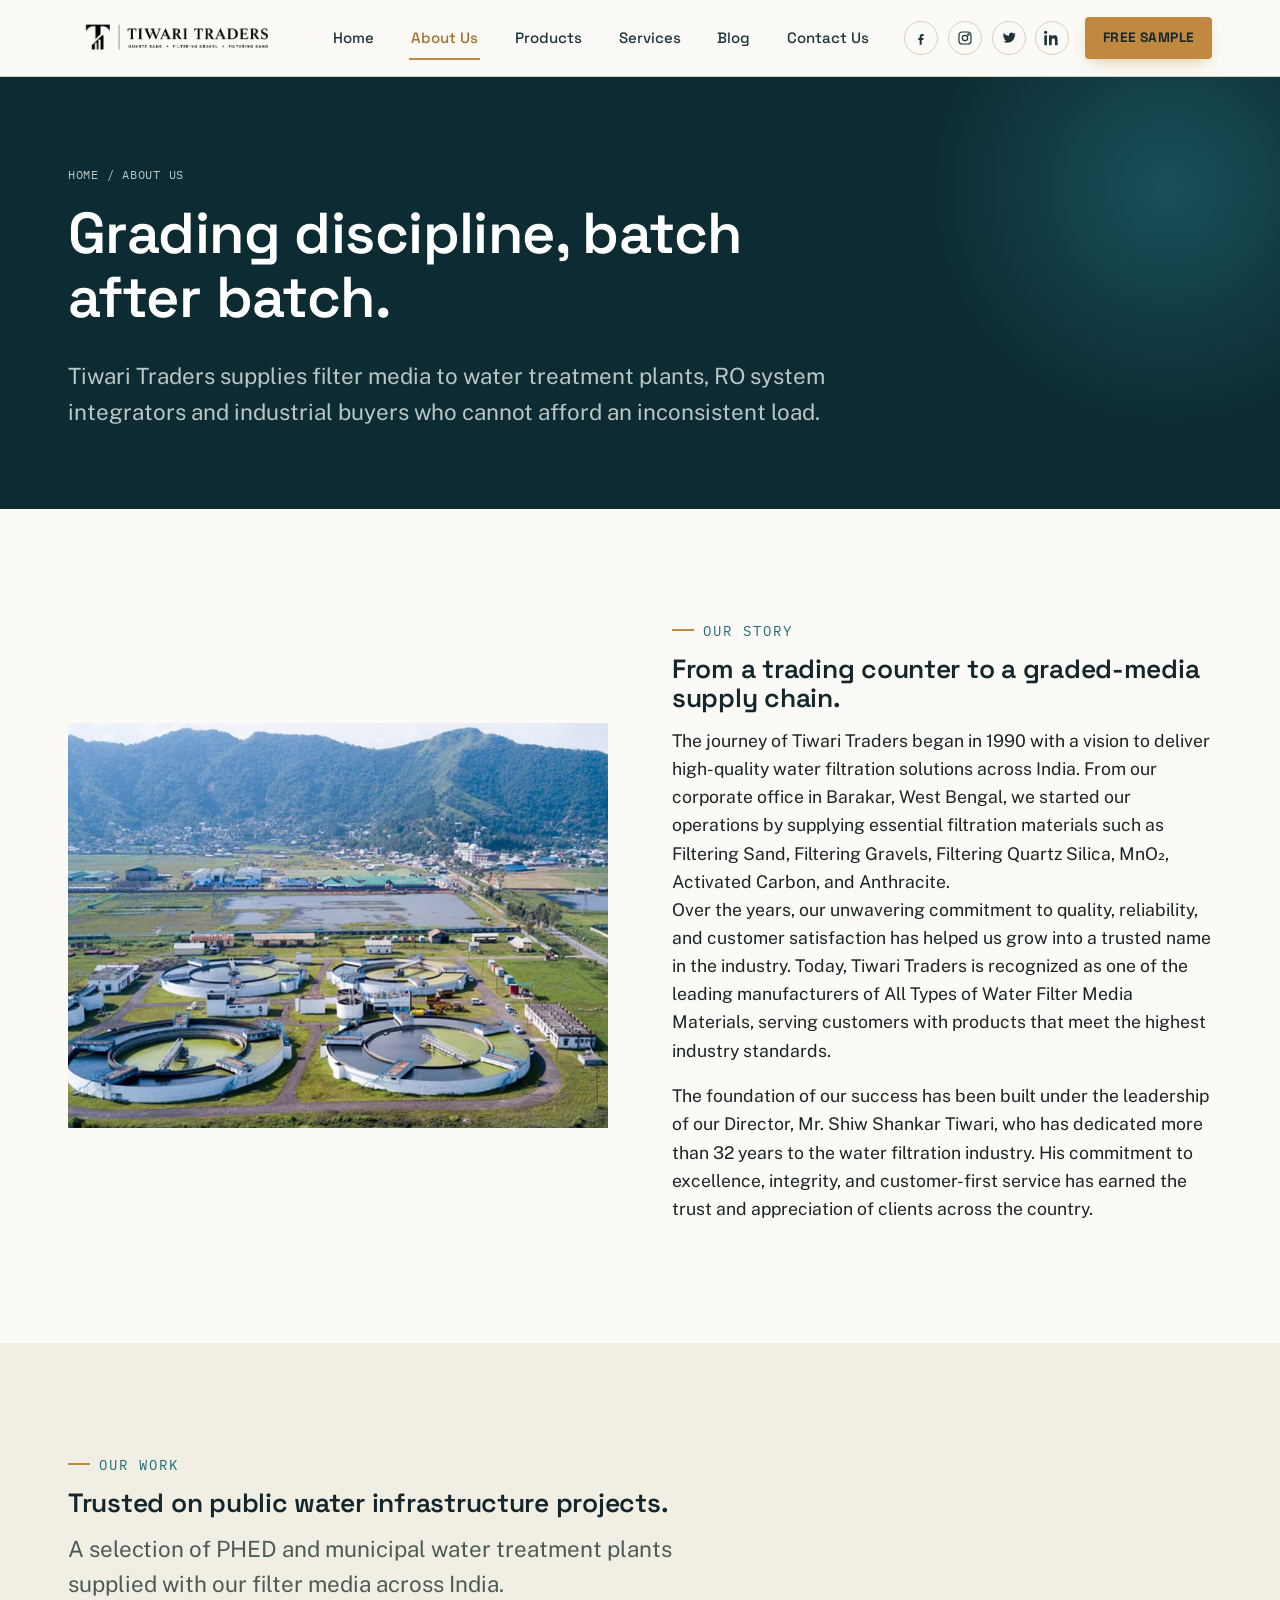
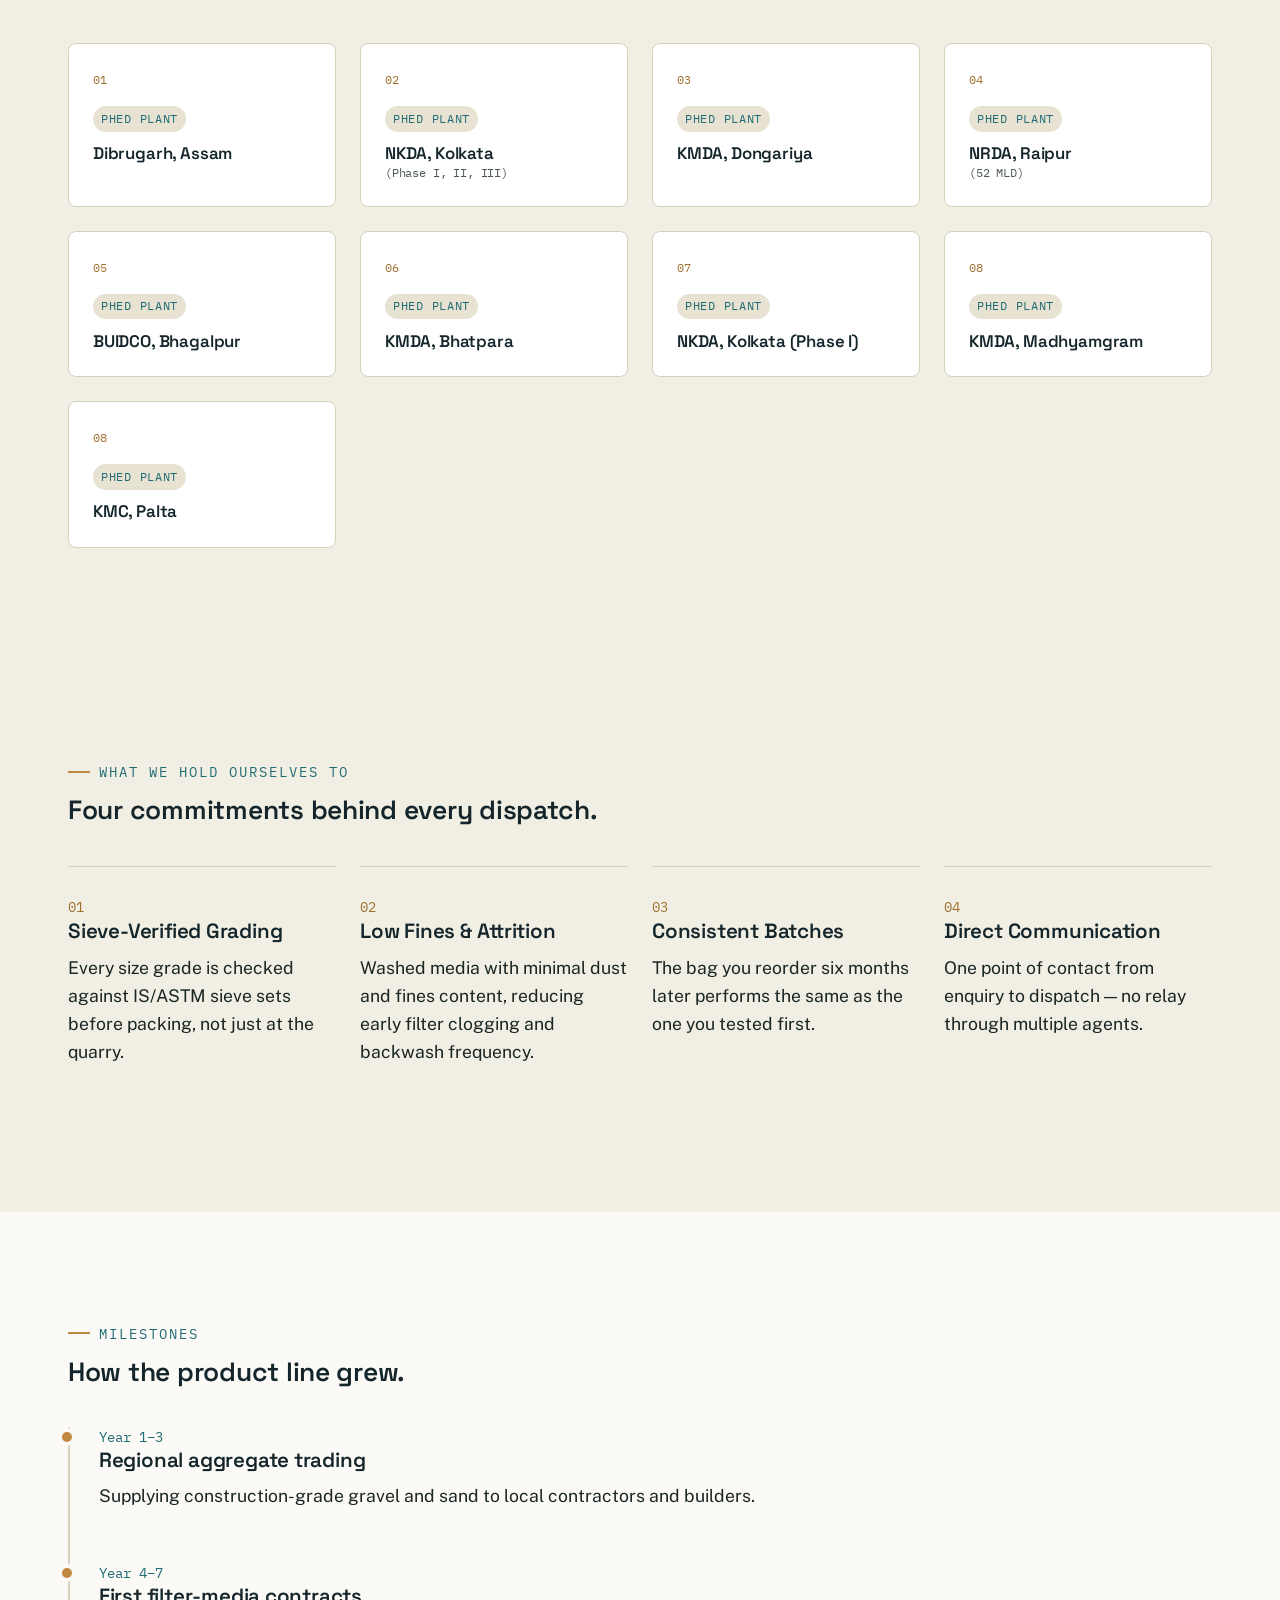
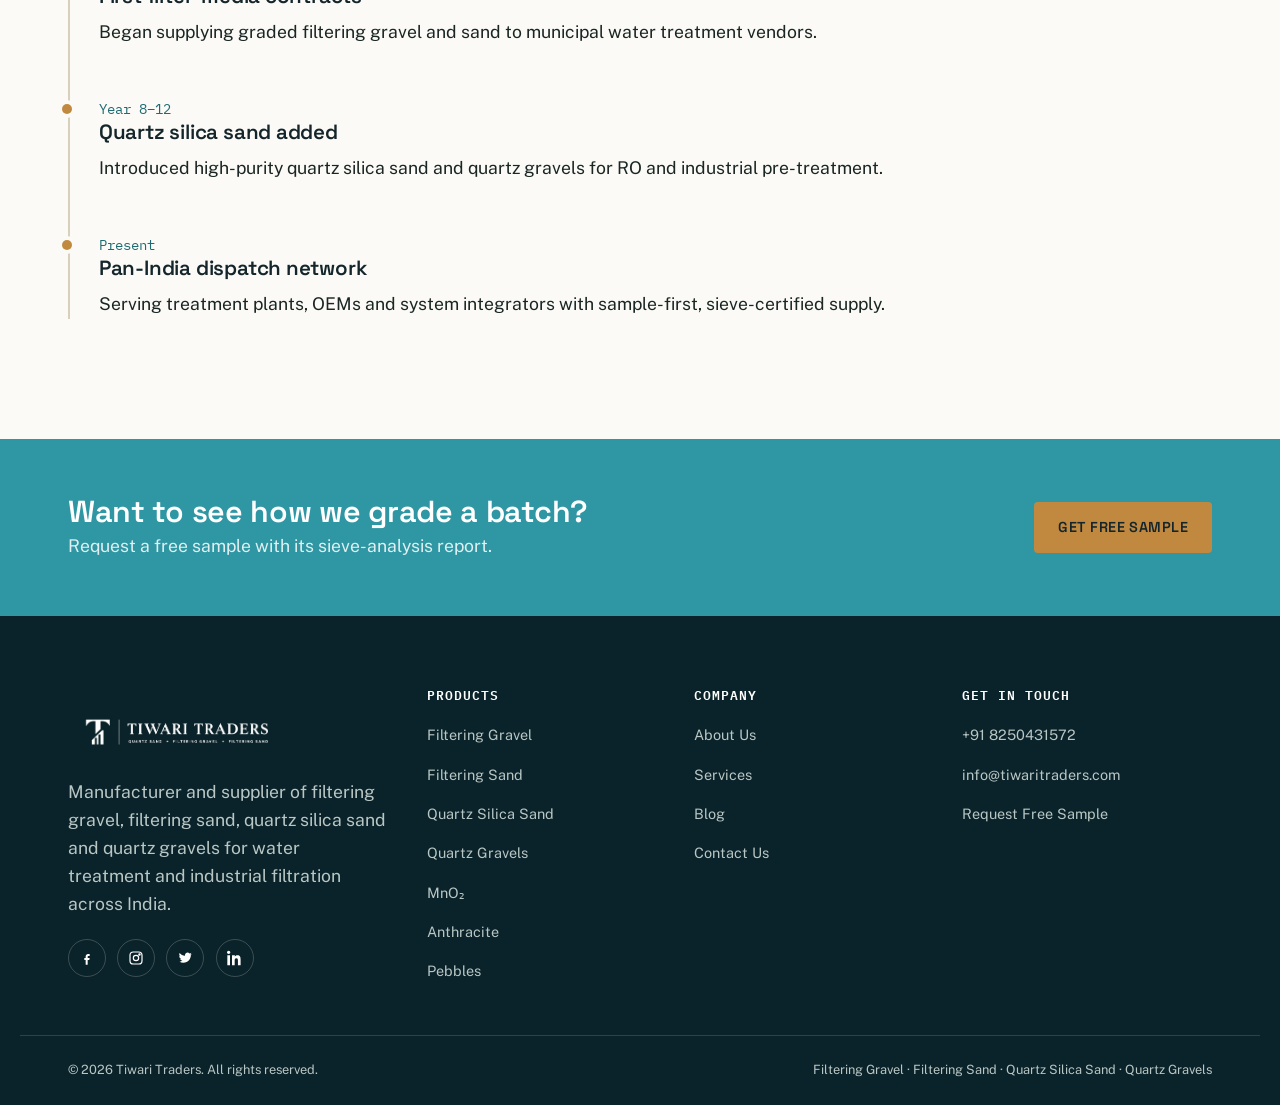
==== commit 5822bfe9: "Initial commit" ====
--- a/about.html
+++ b/about.html
@@ -42,84 +42,10 @@
                 >About Us</a
               >
             </li>
-            <li class="has-dropdown">
+            <li>
               <a href="products.html" class="nav-link" data-page="products.html"
-                >Products
-                <svg class="caret" viewBox="0 0 12 8" fill="none">
-                  <path
-                    d="M1 1l5 5 5-5"
-                    stroke="currentColor"
-                    stroke-width="1.6"
-                    stroke-linecap="round"
-                    stroke-linejoin="round"
-                  />
-                </svg>
-              </a>
-              <!-- <div class="mega-panel">
-                <div class="mega-col">
-                  <div class="mega-col-title">Filtering Gravel</div>
-                  <ul>
-                    <li>
-                      <a href="products.html#gravel-2-4">2 &ndash; 4 mm</a>
-                    </li>
-                    <li>
-                      <a href="products.html#gravel-4-8">4 &ndash; 8 mm</a>
-                    </li>
-                    <li>
-                      <a href="products.html#gravel-8-16">8 &ndash; 16 mm</a>
-                    </li>
-                    <li>
-                      <a href="products.html#gravel-16-32">16 &ndash; 32 mm</a>
-                    </li>
-                  </ul>
-                </div>
-                <div class="mega-col">
-                  <div class="mega-col-title">Filtering Sand</div>
-                  <ul>
-                    <li>
-                      <a href="products.html#sand-04-08">0.4 &ndash; 0.8 mm</a>
-                    </li>
-                    <li>
-                      <a href="products.html#sand-08-12">0.8 &ndash; 1.2 mm</a>
-                    </li>
-                    <li><a href="products.html#sand-1-2">1 &ndash; 2 mm</a></li>
-                  </ul>
-                  <div class="mega-col-cta">
-                    <a href="products.html">View all sand grades &rarr;</a>
-                  </div>
-                </div>
-                <div class="mega-col">
-                  <div class="mega-col-title">Quartz Silica Sand</div>
-                  <ul>
-                    <li>
-                      <a href="products.html#silica-05-1">0.5 &ndash; 1 mm</a>
-                    </li>
-                    <li>
-                      <a href="products.html#silica-1-2">1 &ndash; 2 mm</a>
-                    </li>
-                    <li>
-                      <a href="products.html#silica-2-4">2 &ndash; 4 mm</a>
-                    </li>
-                  </ul>
-                </div>
-                <div class="mega-col">
-                  <div class="mega-col-title">Quartz Gravels</div>
-                  <ul>
-                    <li>
-                      <a href="products.html#qgravel-4-8">4 &ndash; 8 mm</a>
-                    </li>
-                    <li>
-                      <a href="products.html#qgravel-8-16">8 &ndash; 16 mm</a>
-                    </li>
-                    <li>
-                      <a href="products.html#qgravel-16-32">16 &ndash; 32 mm</a>
-                    </li>
-                  </ul>
-                  <div class="mega-col-cta">
-                    <a href="contact.html">Request a quote &rarr;</a>
-                  </div>
-                </div>
-              </div> -->
+                >Products</a
+              >
             </li>
             <li>
               <a href="services.html" class="nav-link" data-page="services.html"
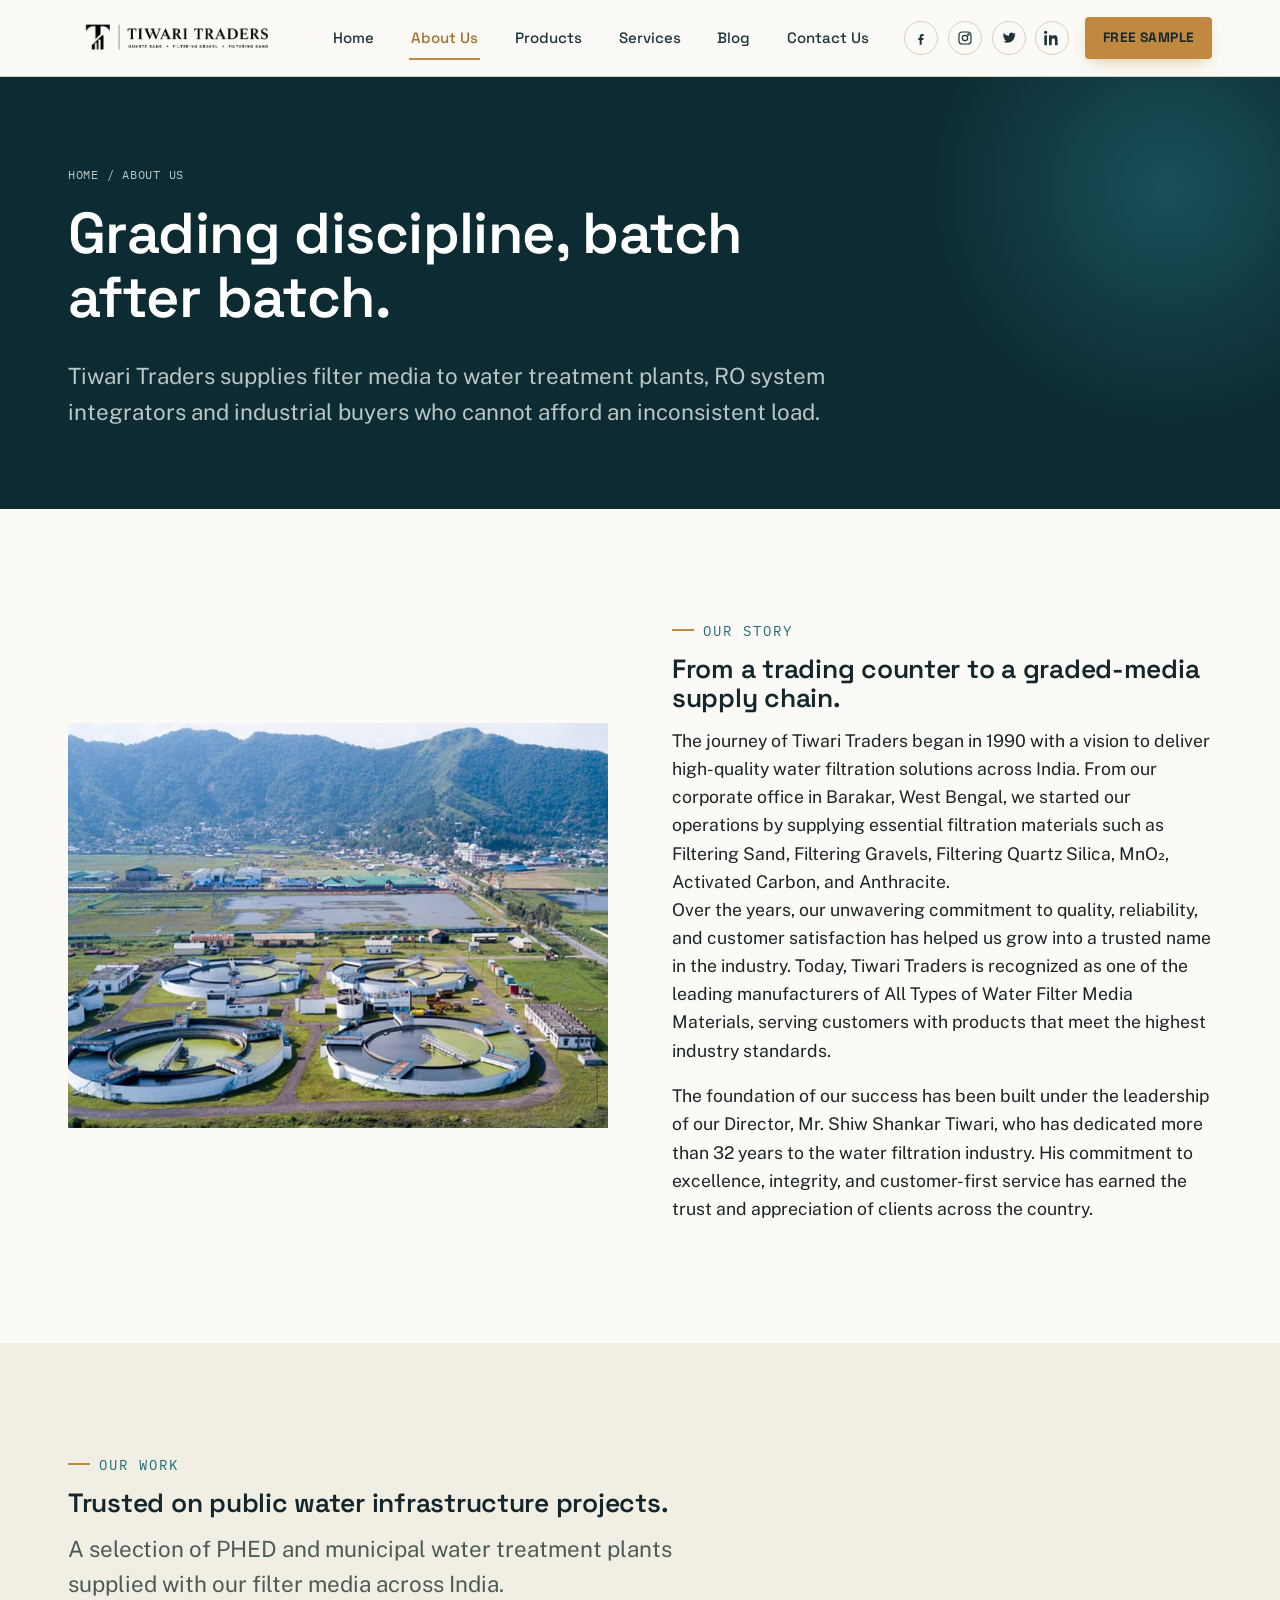
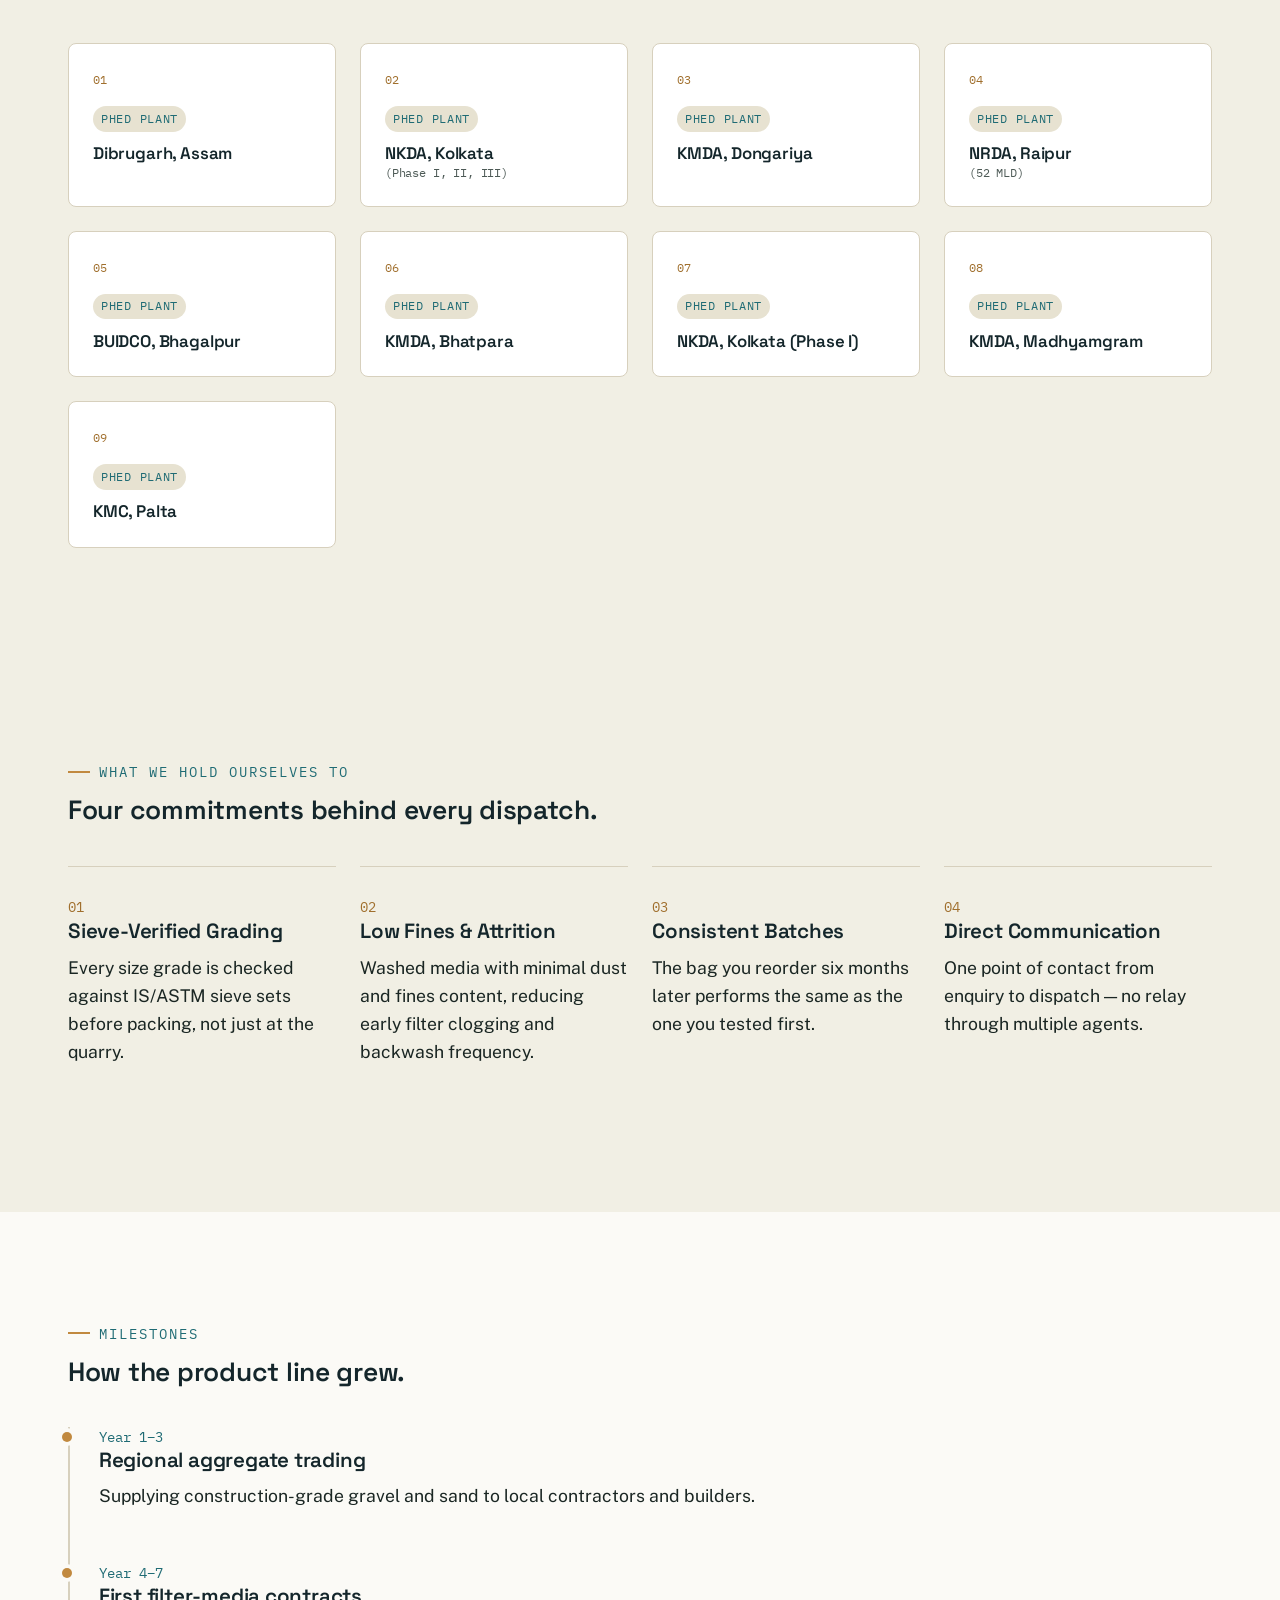
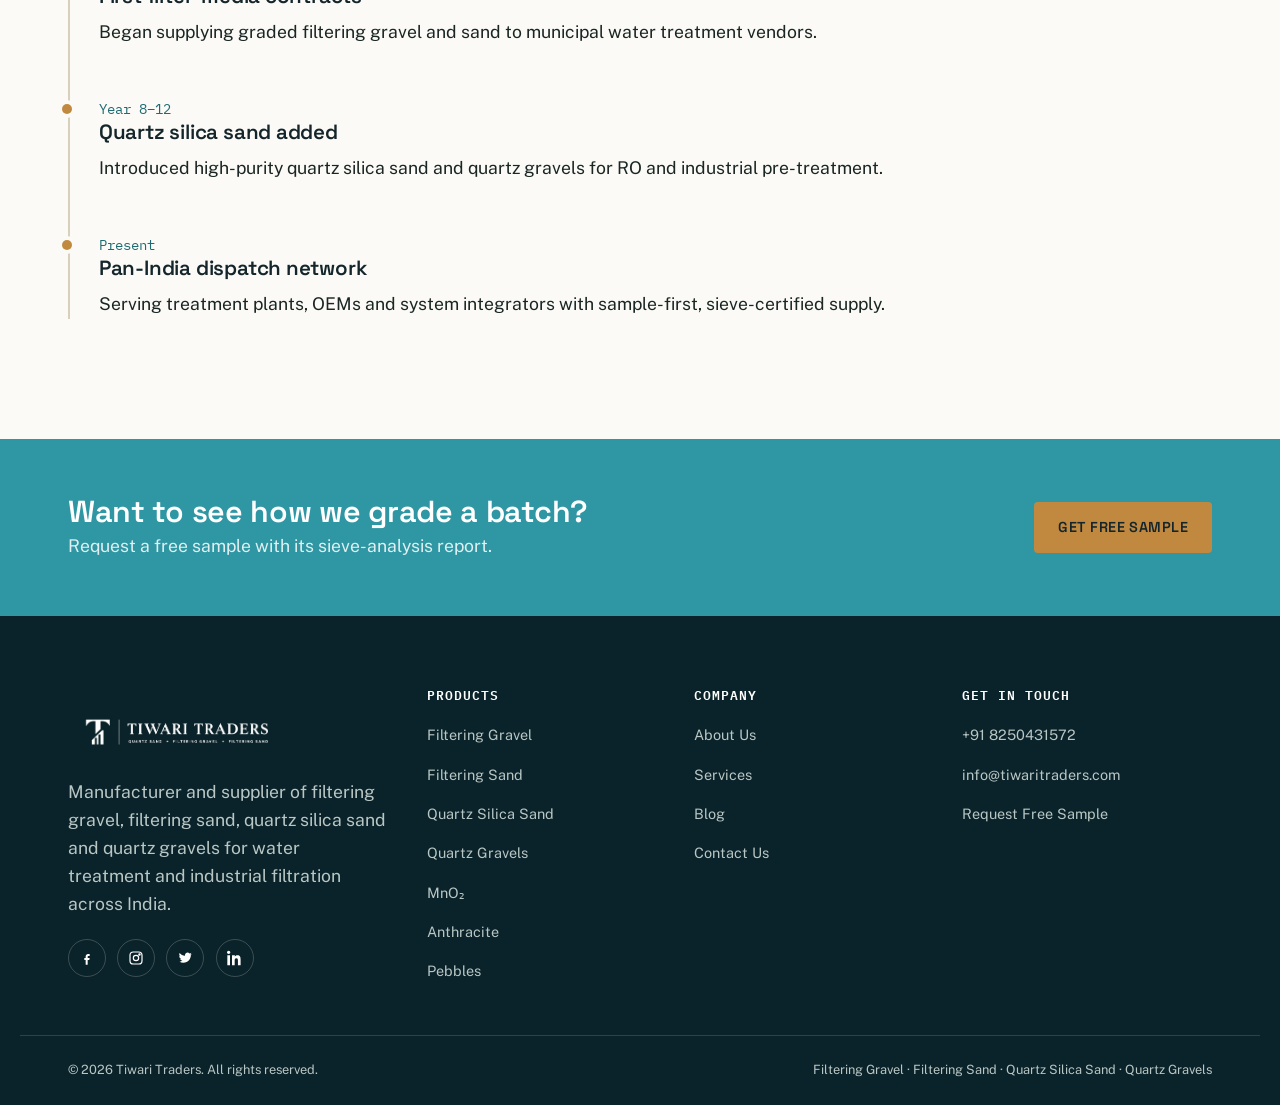
==== commit e059d443: "Initial commit" ====
--- a/about.html
+++ b/about.html
@@ -255,7 +255,7 @@
               <h3>KMDA, Madhyamgram</h3>
             </div>
             <div class="work-card">
-              <span class="work-num">08</span>
+              <span class="work-num">09</span>
               <div class="work-tag">PHED Plant</div>
               <h3>KMC, Palta</h3>
             </div>
--- a/components.css
+++ b/components.css
@@ -517,6 +517,30 @@
   margin-bottom: 0.9rem;
 }
 
+/* ================= CERTIFICATIONS ================= */
+.certifications { background: var(--silt); }
+.cert-grid {
+  display: grid;
+  grid-template-columns: repeat(auto-fit, minmax(200px, 1fr));
+  gap: 1.5rem;
+}
+.cert-card {
+  background: var(--white);
+  border: 1px solid var(--stone);
+  border-radius: var(--radius-m);
+  padding: 1rem;
+  display: flex;
+  align-items: center;
+  justify-content: center;
+  transition: transform 0.25s var(--ease), border-color 0.25s var(--ease);
+}
+.cert-card:hover { transform: translateY(-4px); border-color: var(--teal); }
+.cert-img {
+  width: 100%;
+  aspect-ratio: 3/4;
+  object-fit: contain;
+}
+
 /* ================= PAGE HEADER (interior pages) ================= */
 .page-header {
   background: var(--deep);
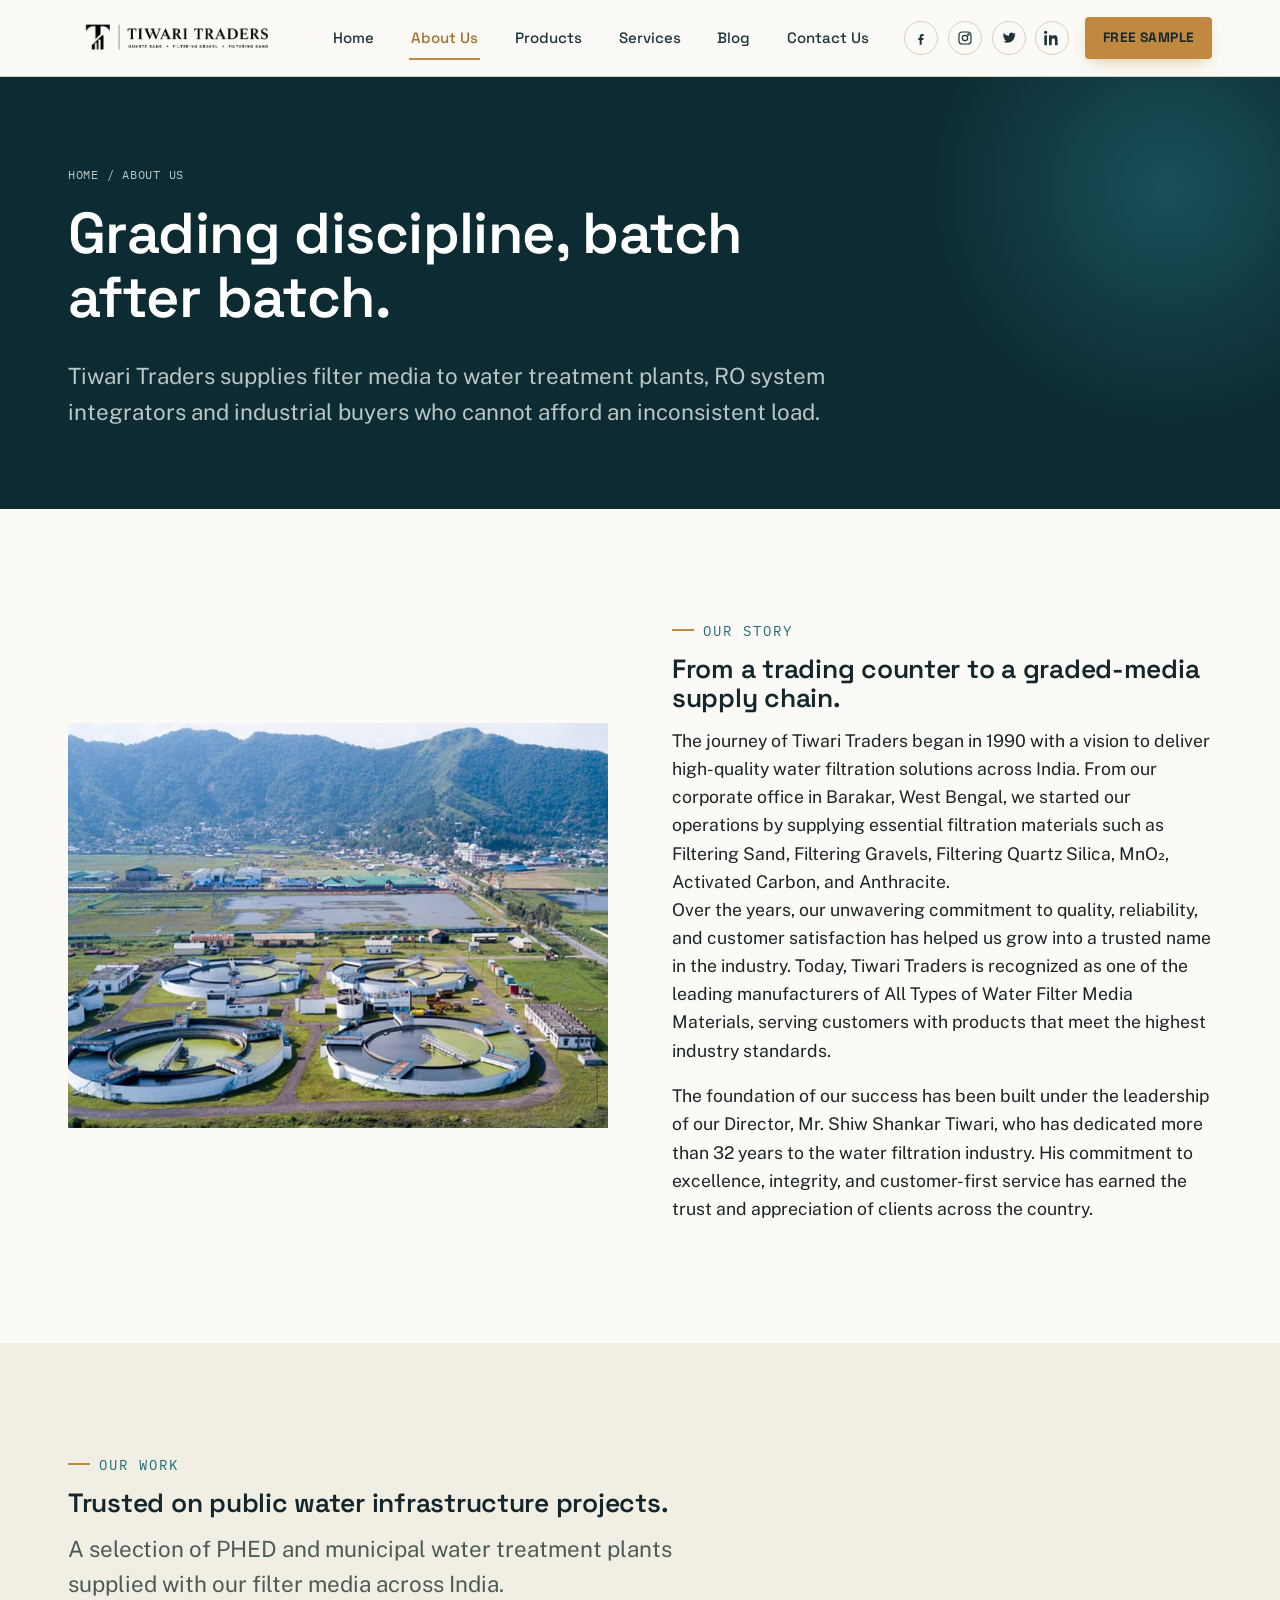
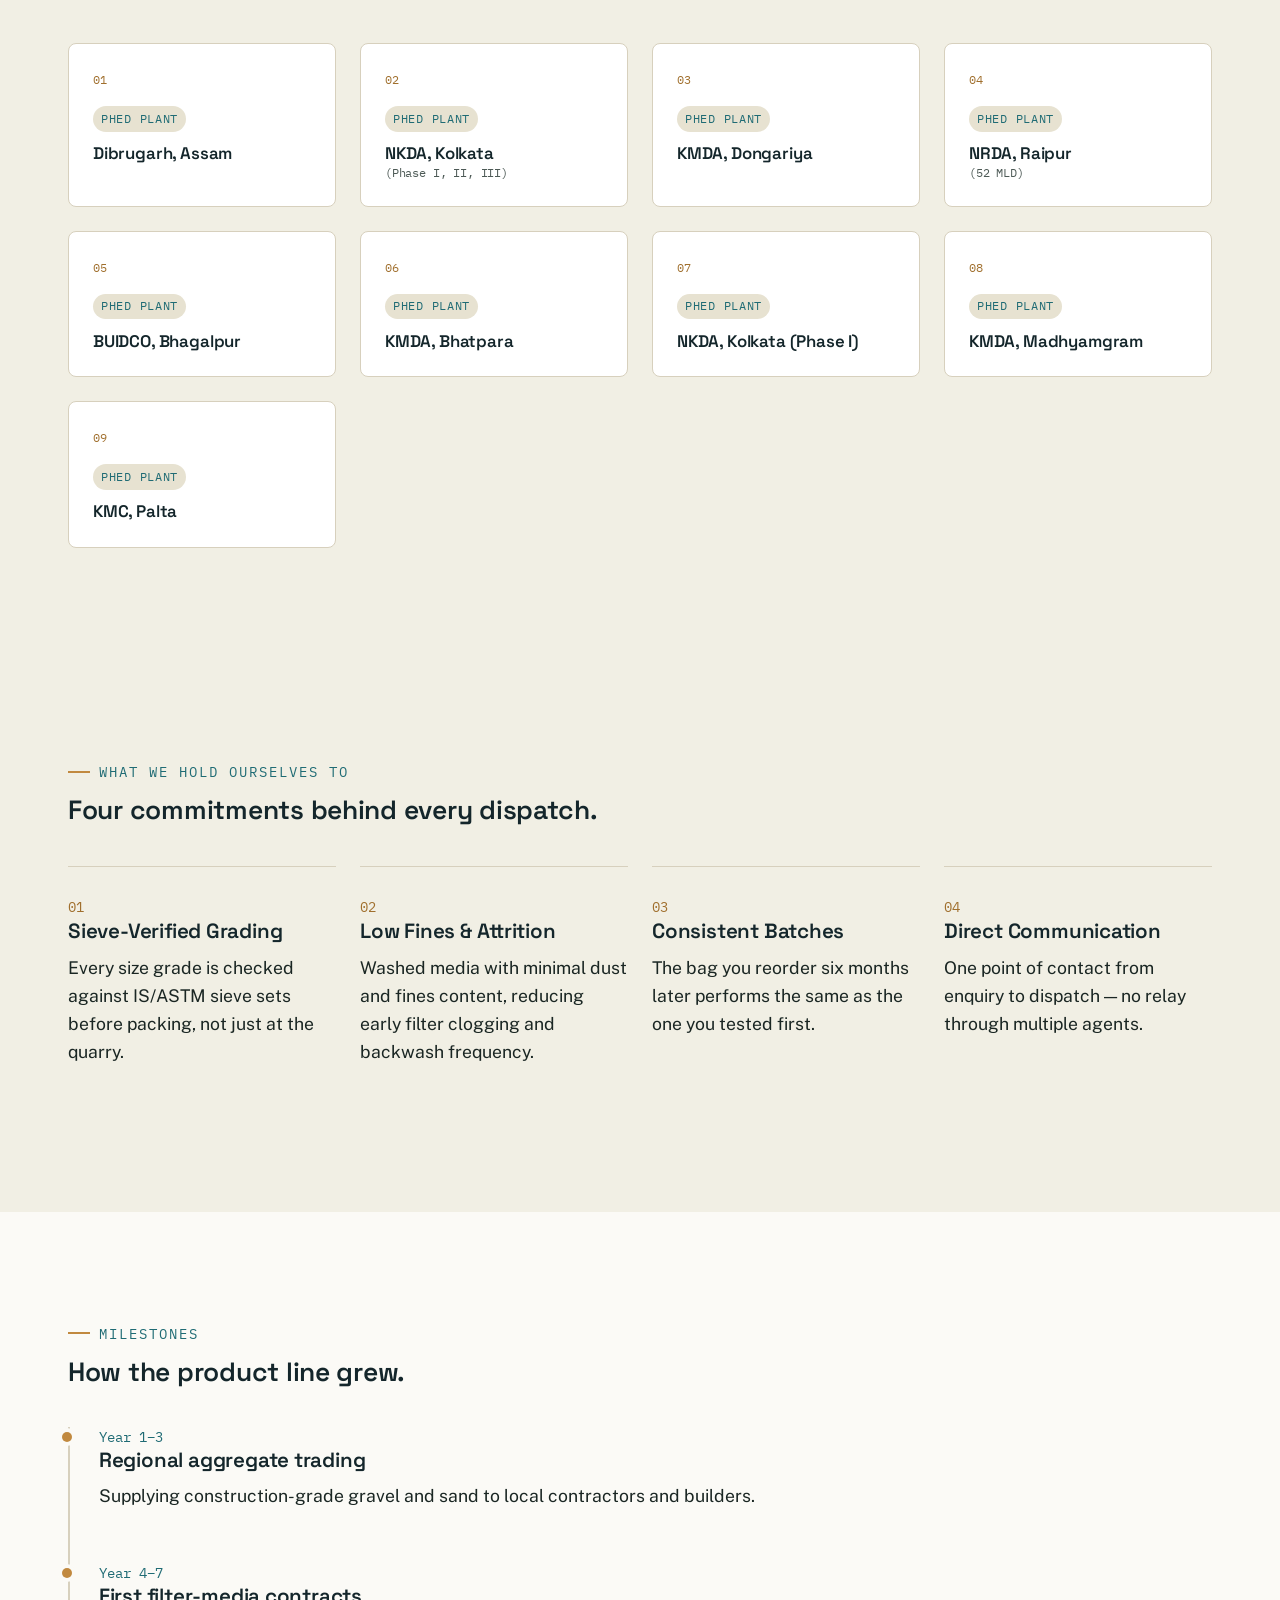
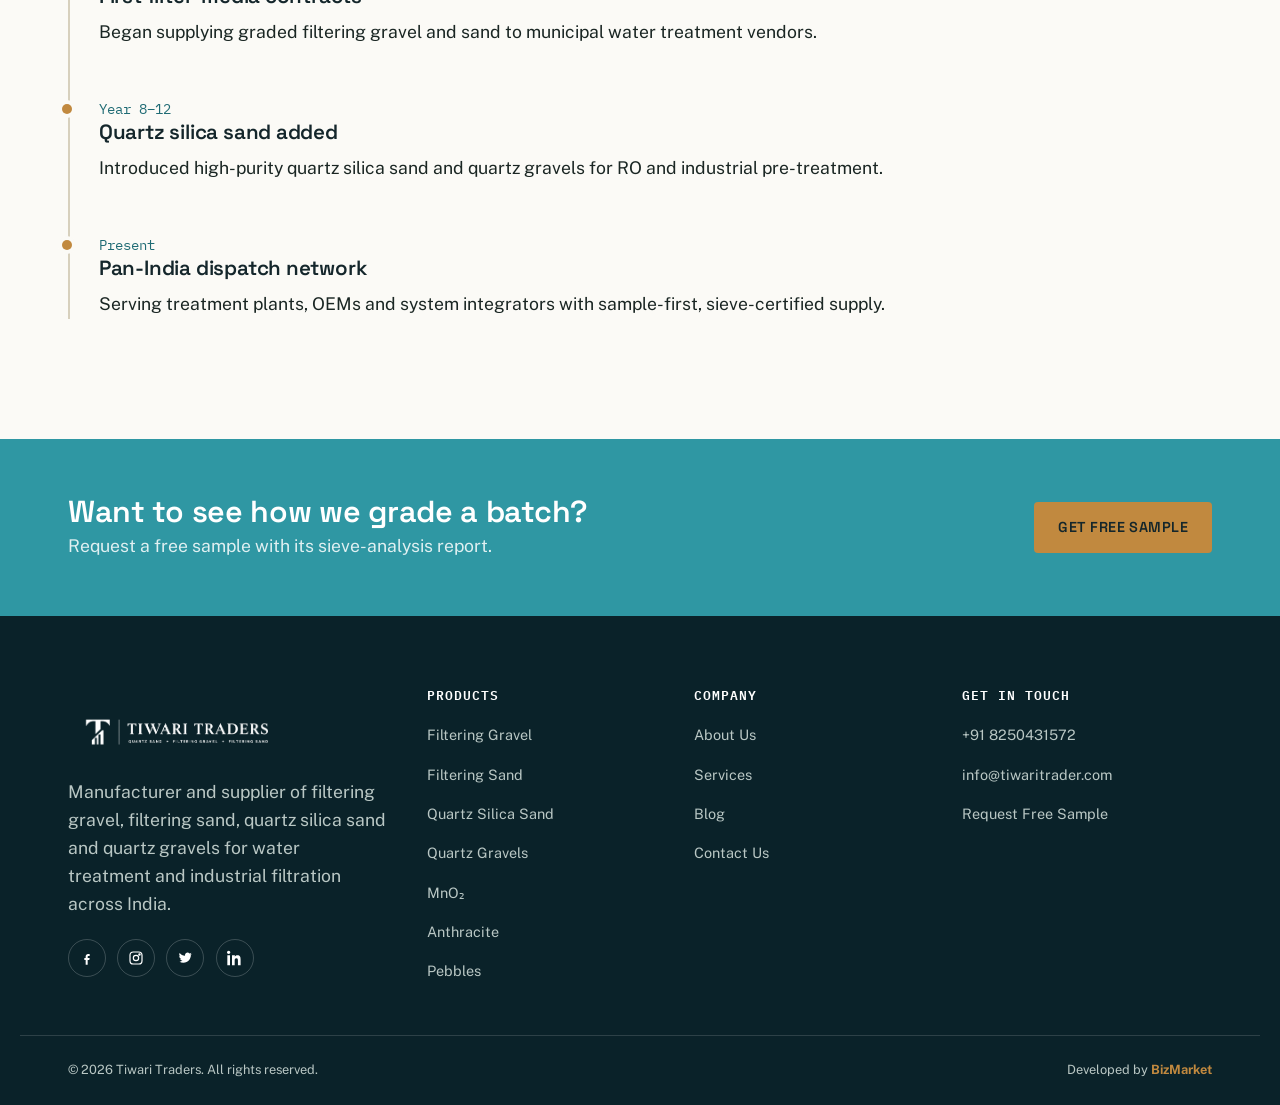
==== commit 8d84f4bc: "changes in certificate" ====
--- a/about.html
+++ b/about.html
@@ -450,7 +450,7 @@
           <ul>
             <li><a href="tel:+918250431572">+91 8250431572</a></li>
             <li>
-              <a href="mailto:info@tiwaritraders.com">info@tiwaritraders.com</a>
+              <a href="mailto:info@tiwaritrader.com">info@tiwaritrader.com</a>
             </li>
             <li><a href="contact.html">Request Free Sample</a></li>
           </ul>
@@ -461,10 +461,16 @@
           >&copy; <span id="year"></span> Tiwari Traders. All rights
           reserved.</span
         >
-        <span
-          >Filtering Gravel &middot; Filtering Sand &middot; Quartz Silica Sand
-          &middot; Quartz Gravels</span
-        >
+         <span
+          >Developed by
+          <a
+            href="https://www.bizmarket.in"
+            target="_blank"
+            rel="noopener noreferrer"
+            style="color: #c1893f; font-weight: 700"
+          >
+            BizMarket</a
+          ></span
       </div>
     </footer>
 
